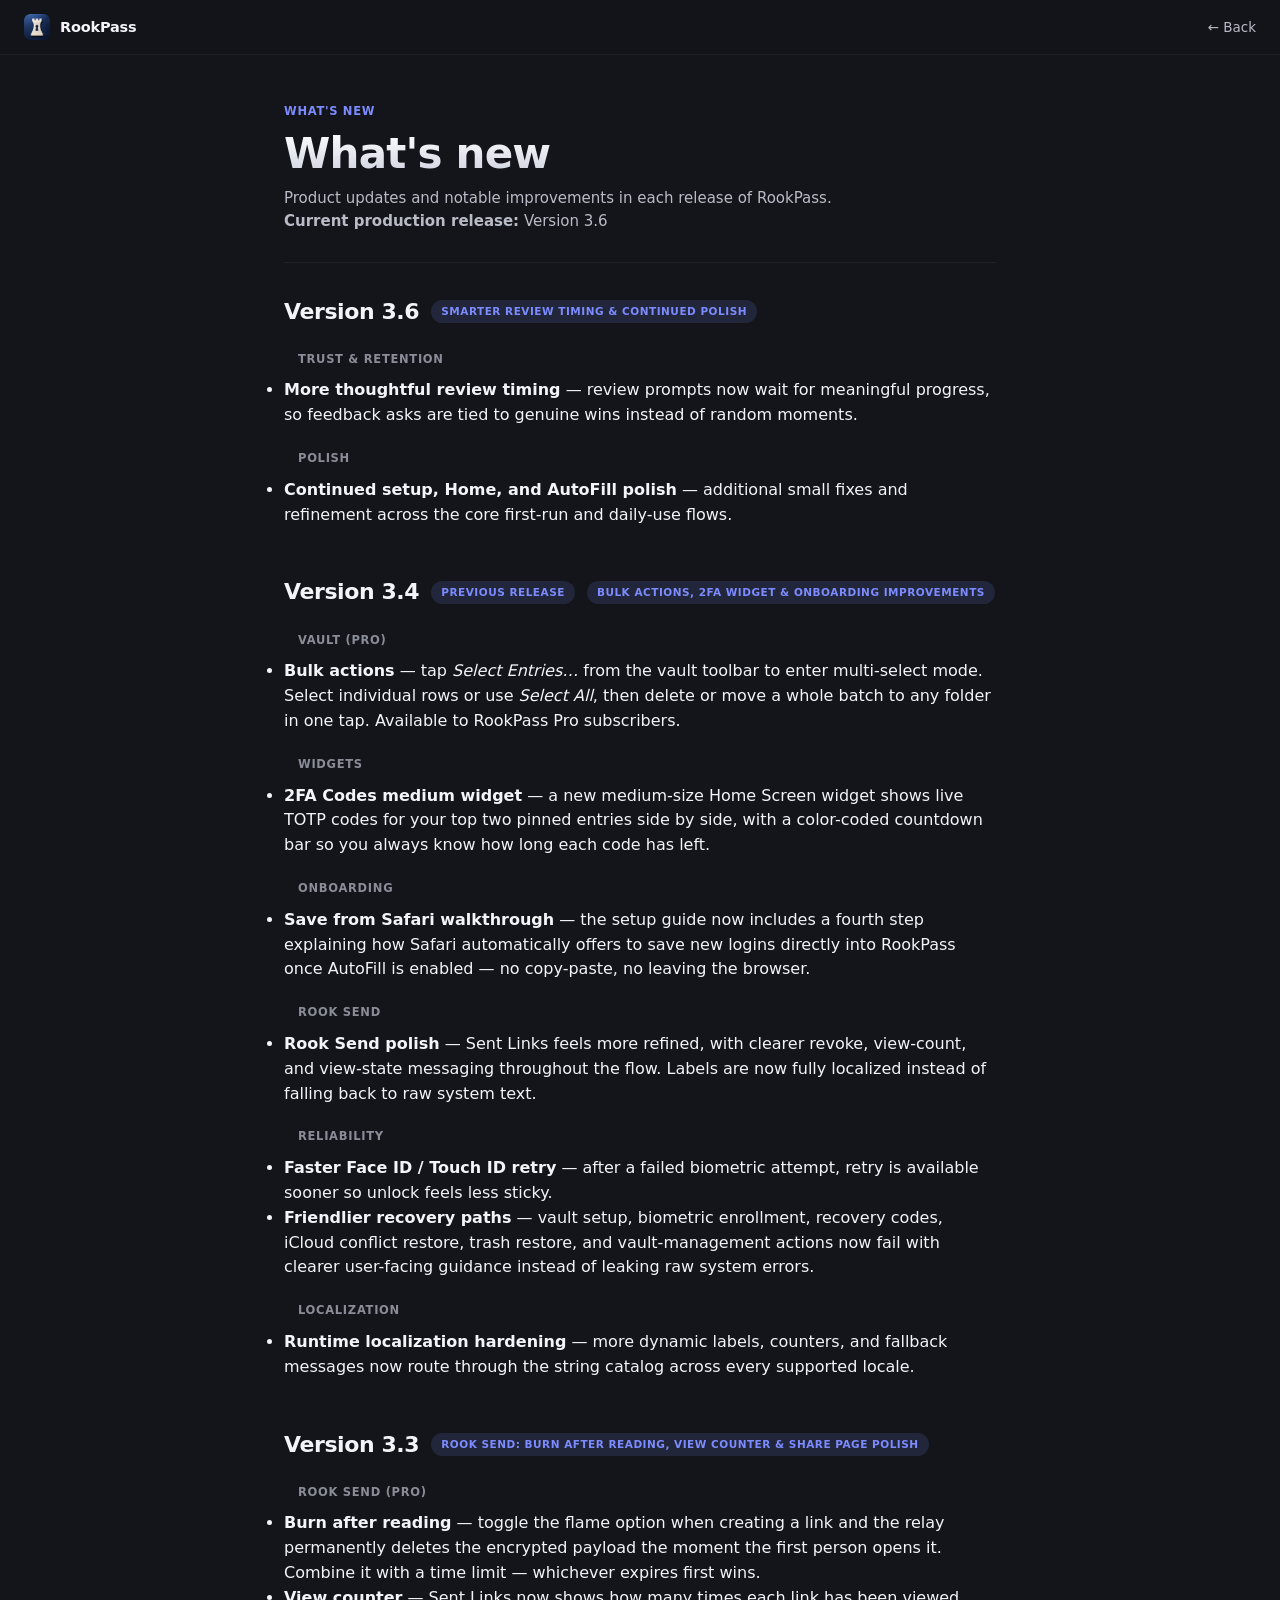
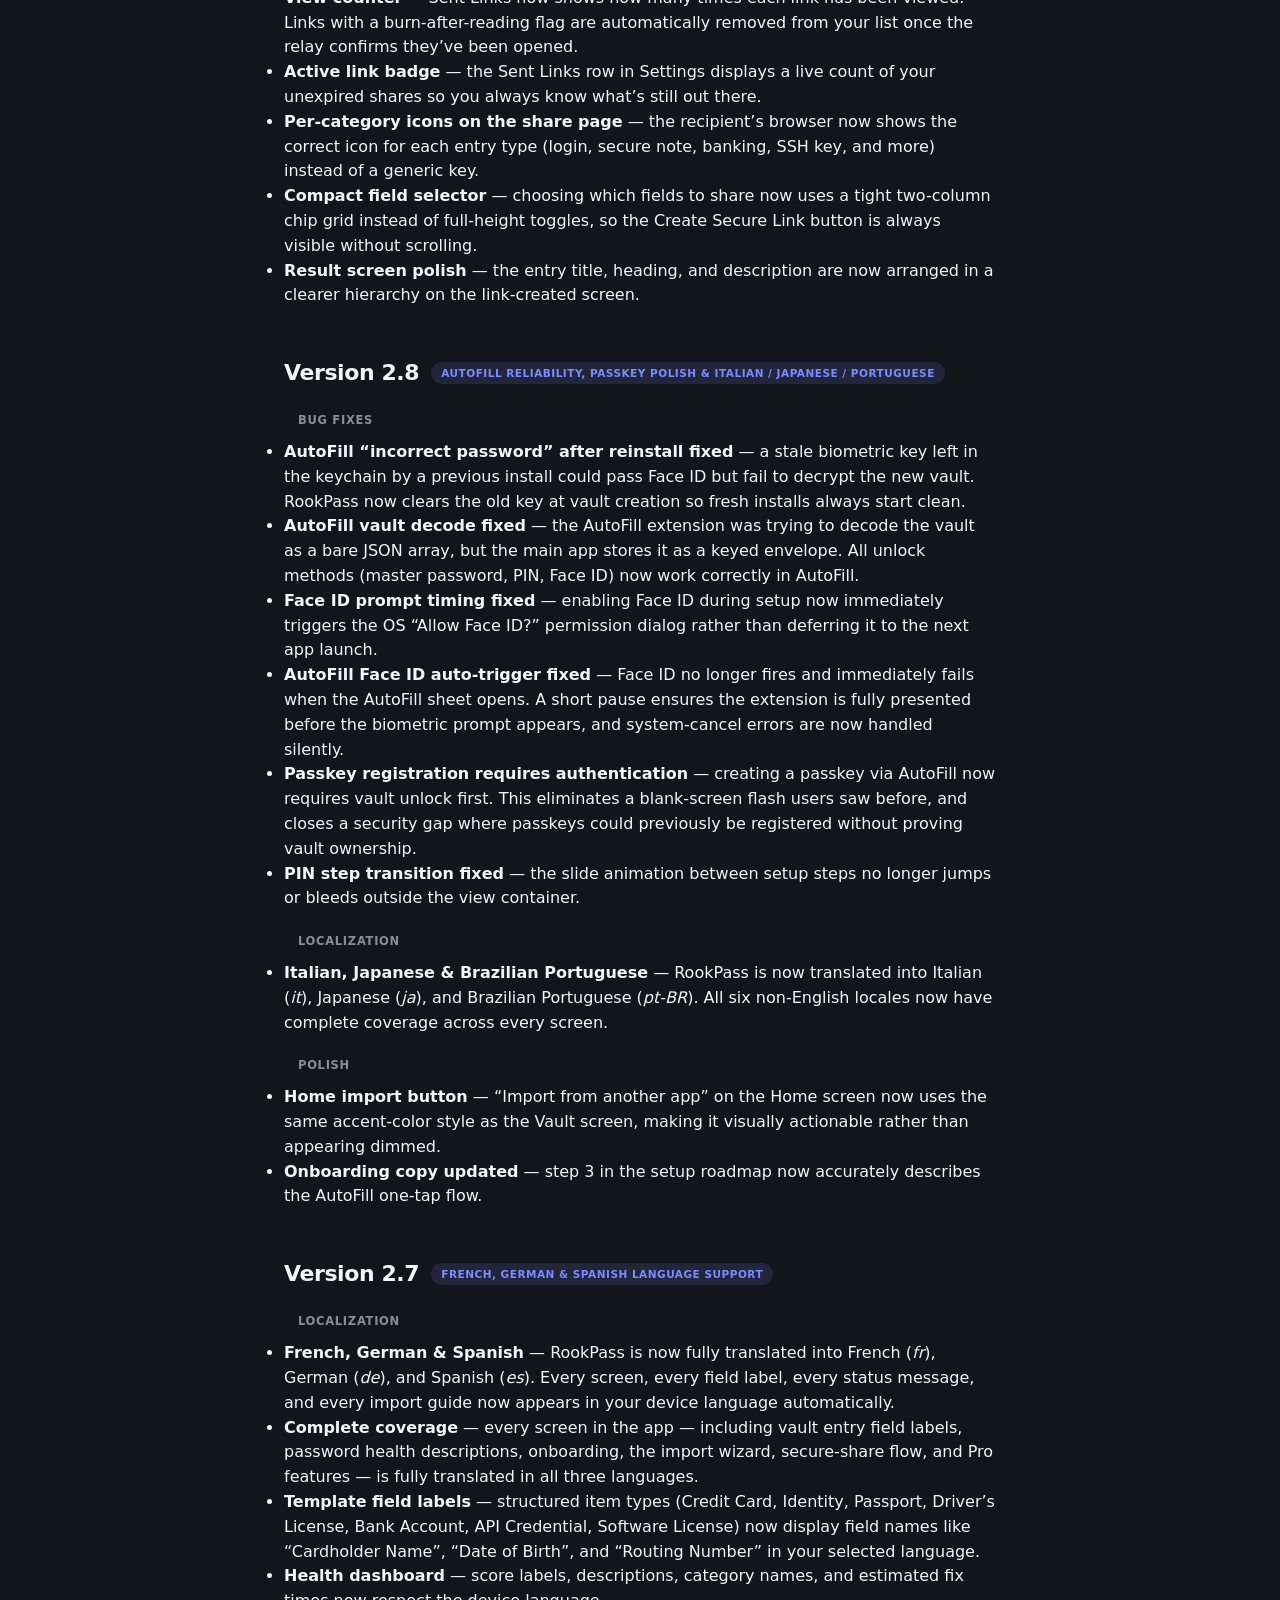
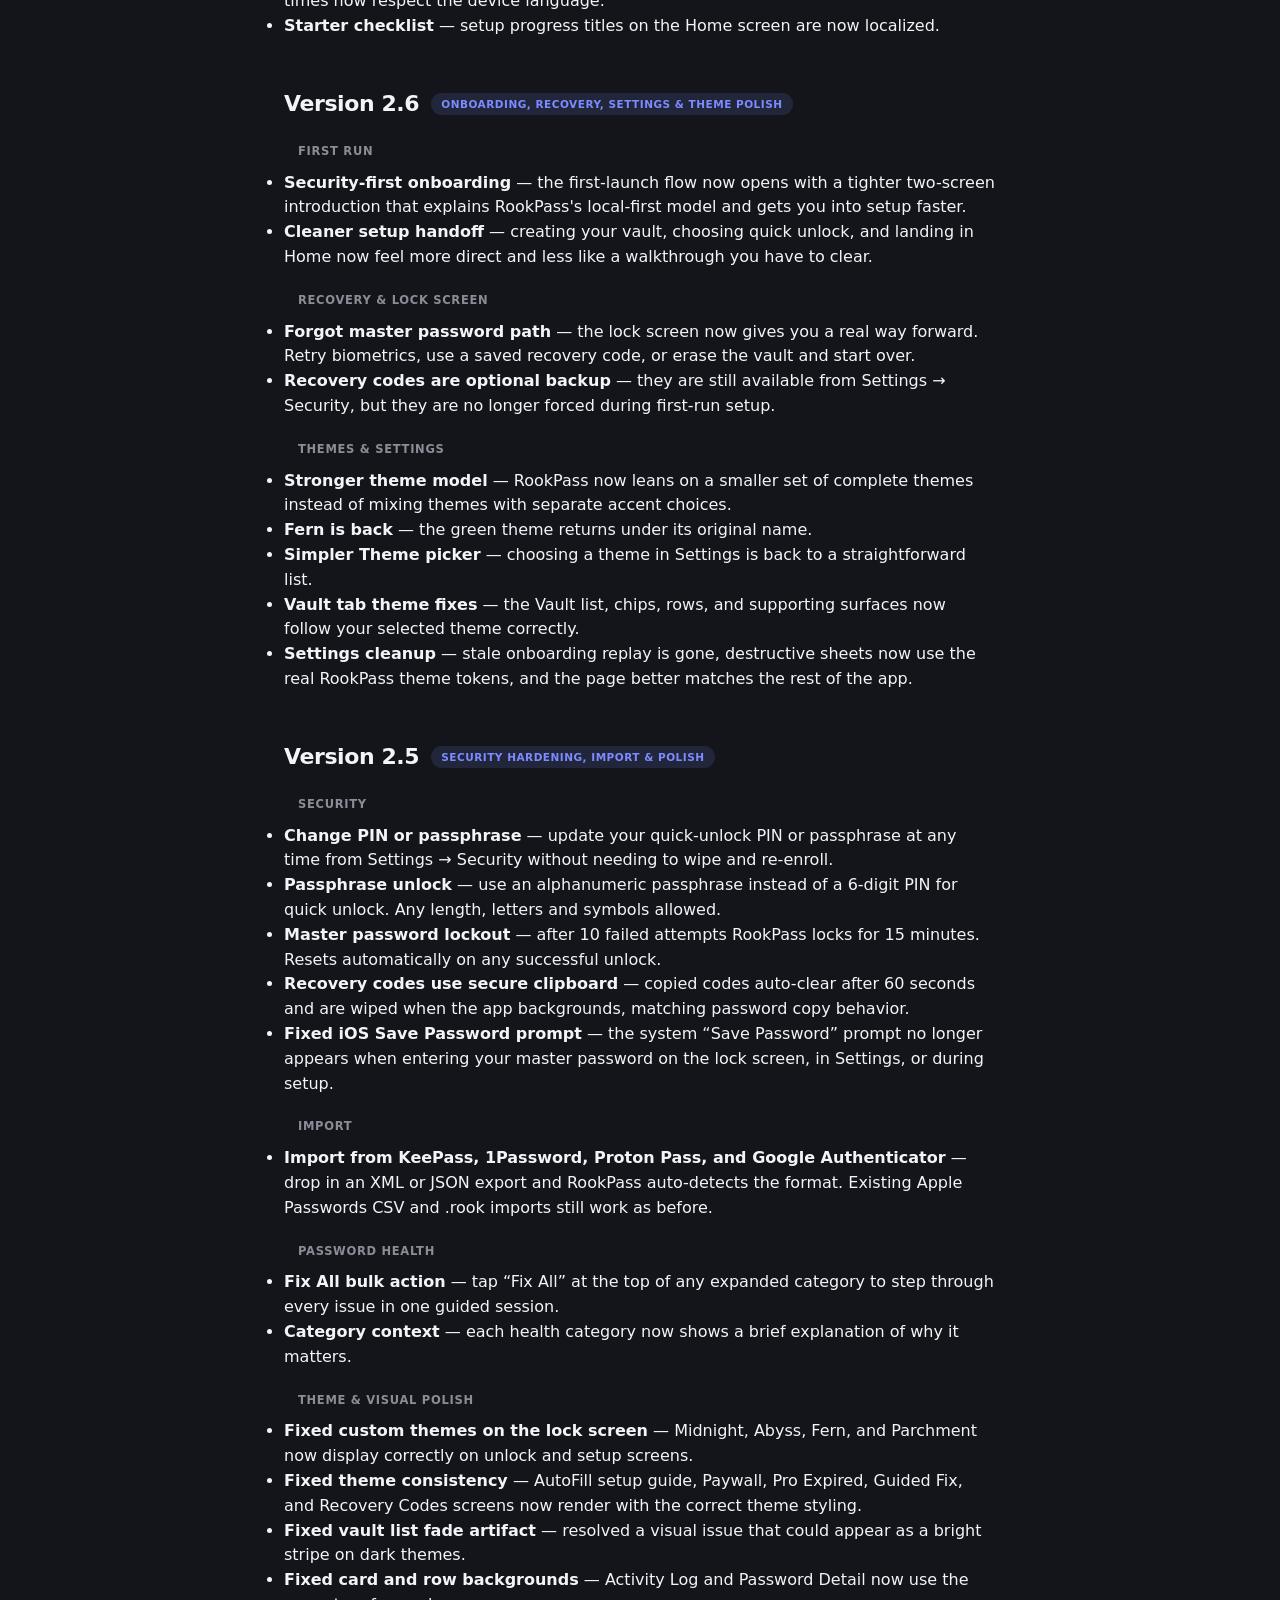
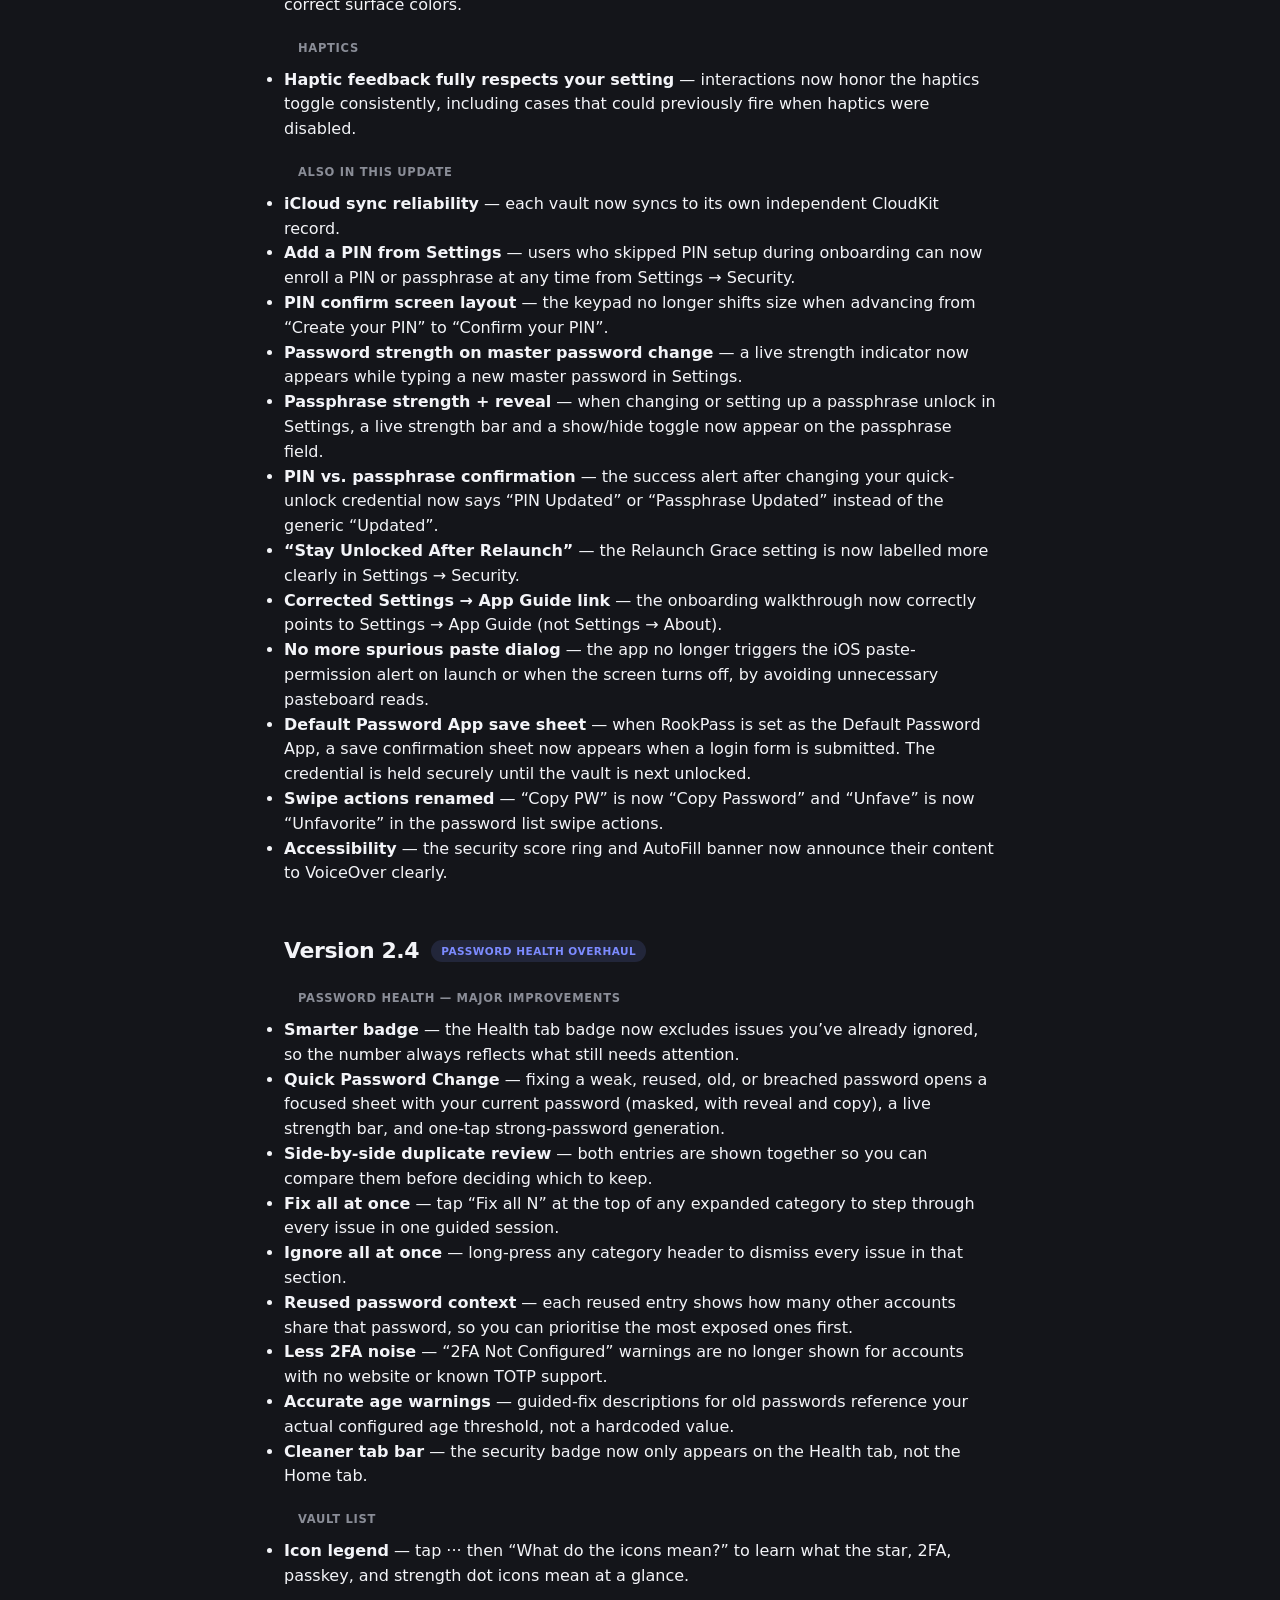
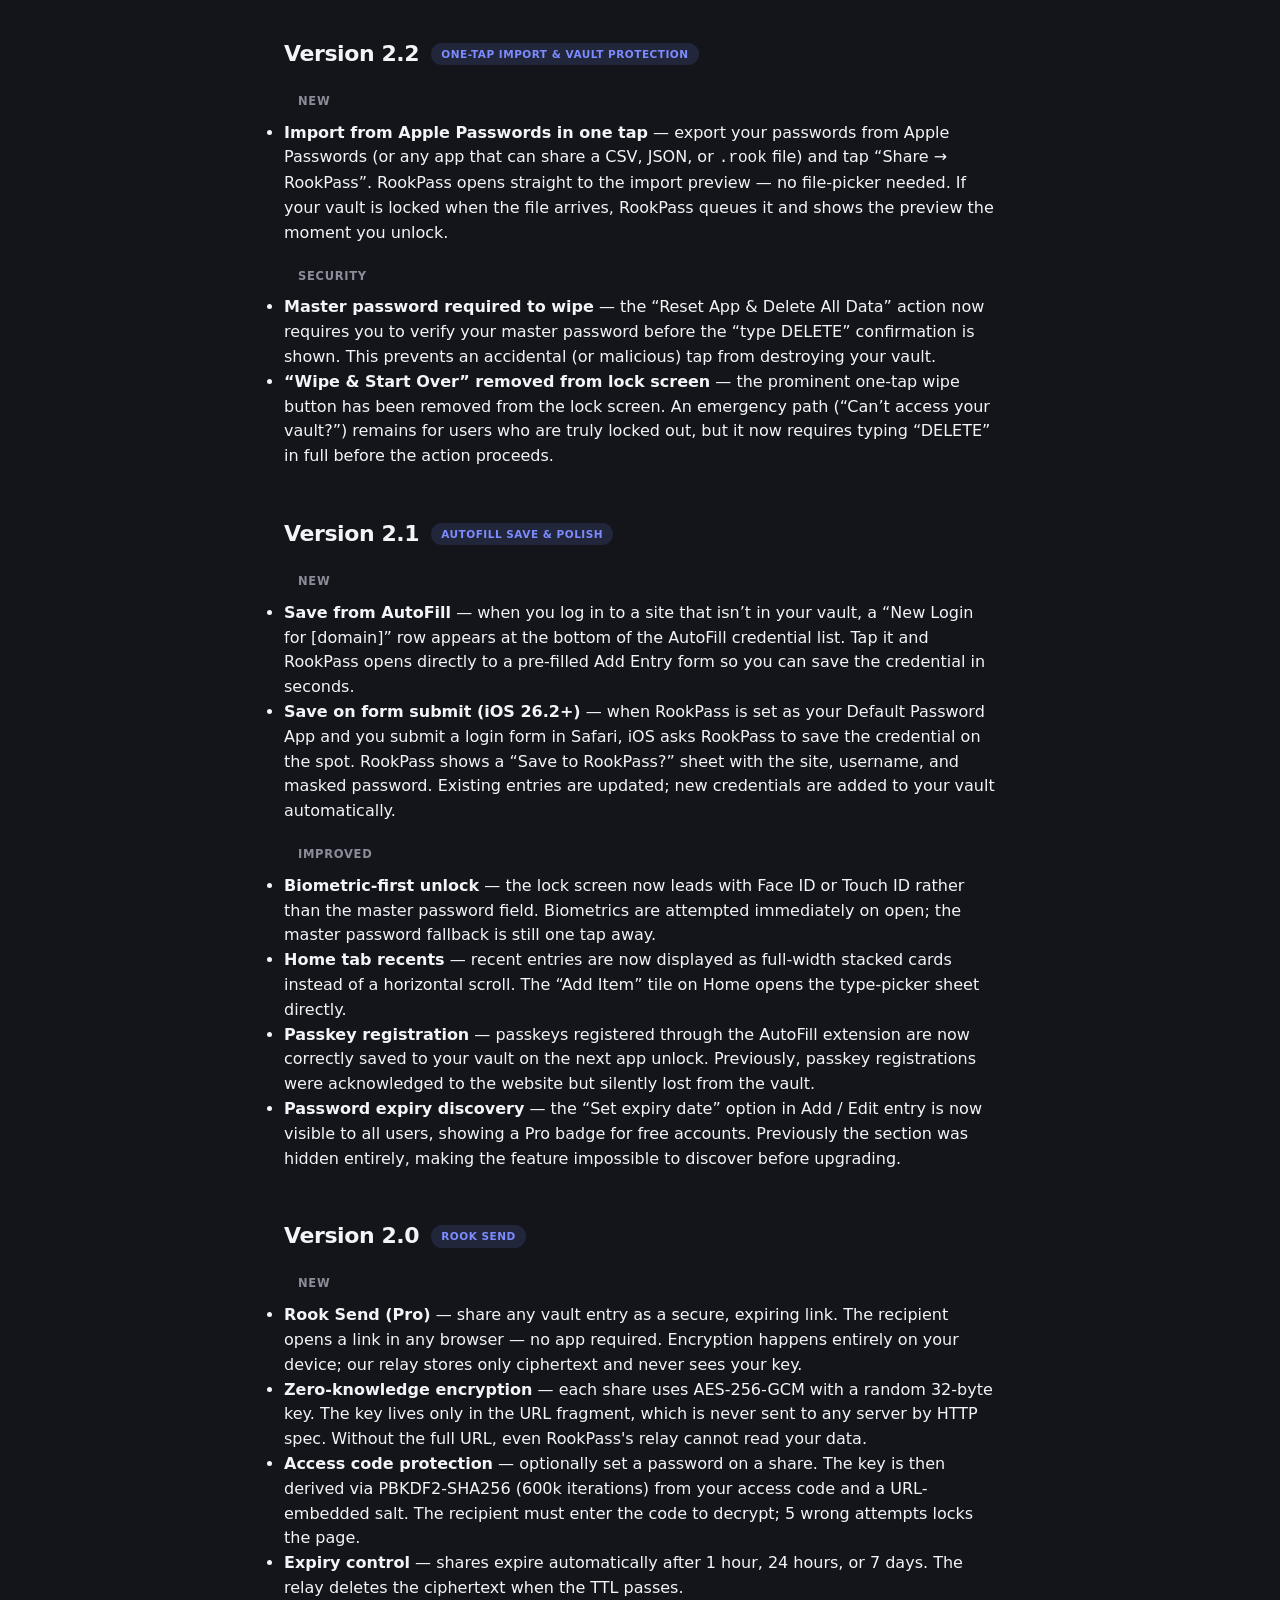
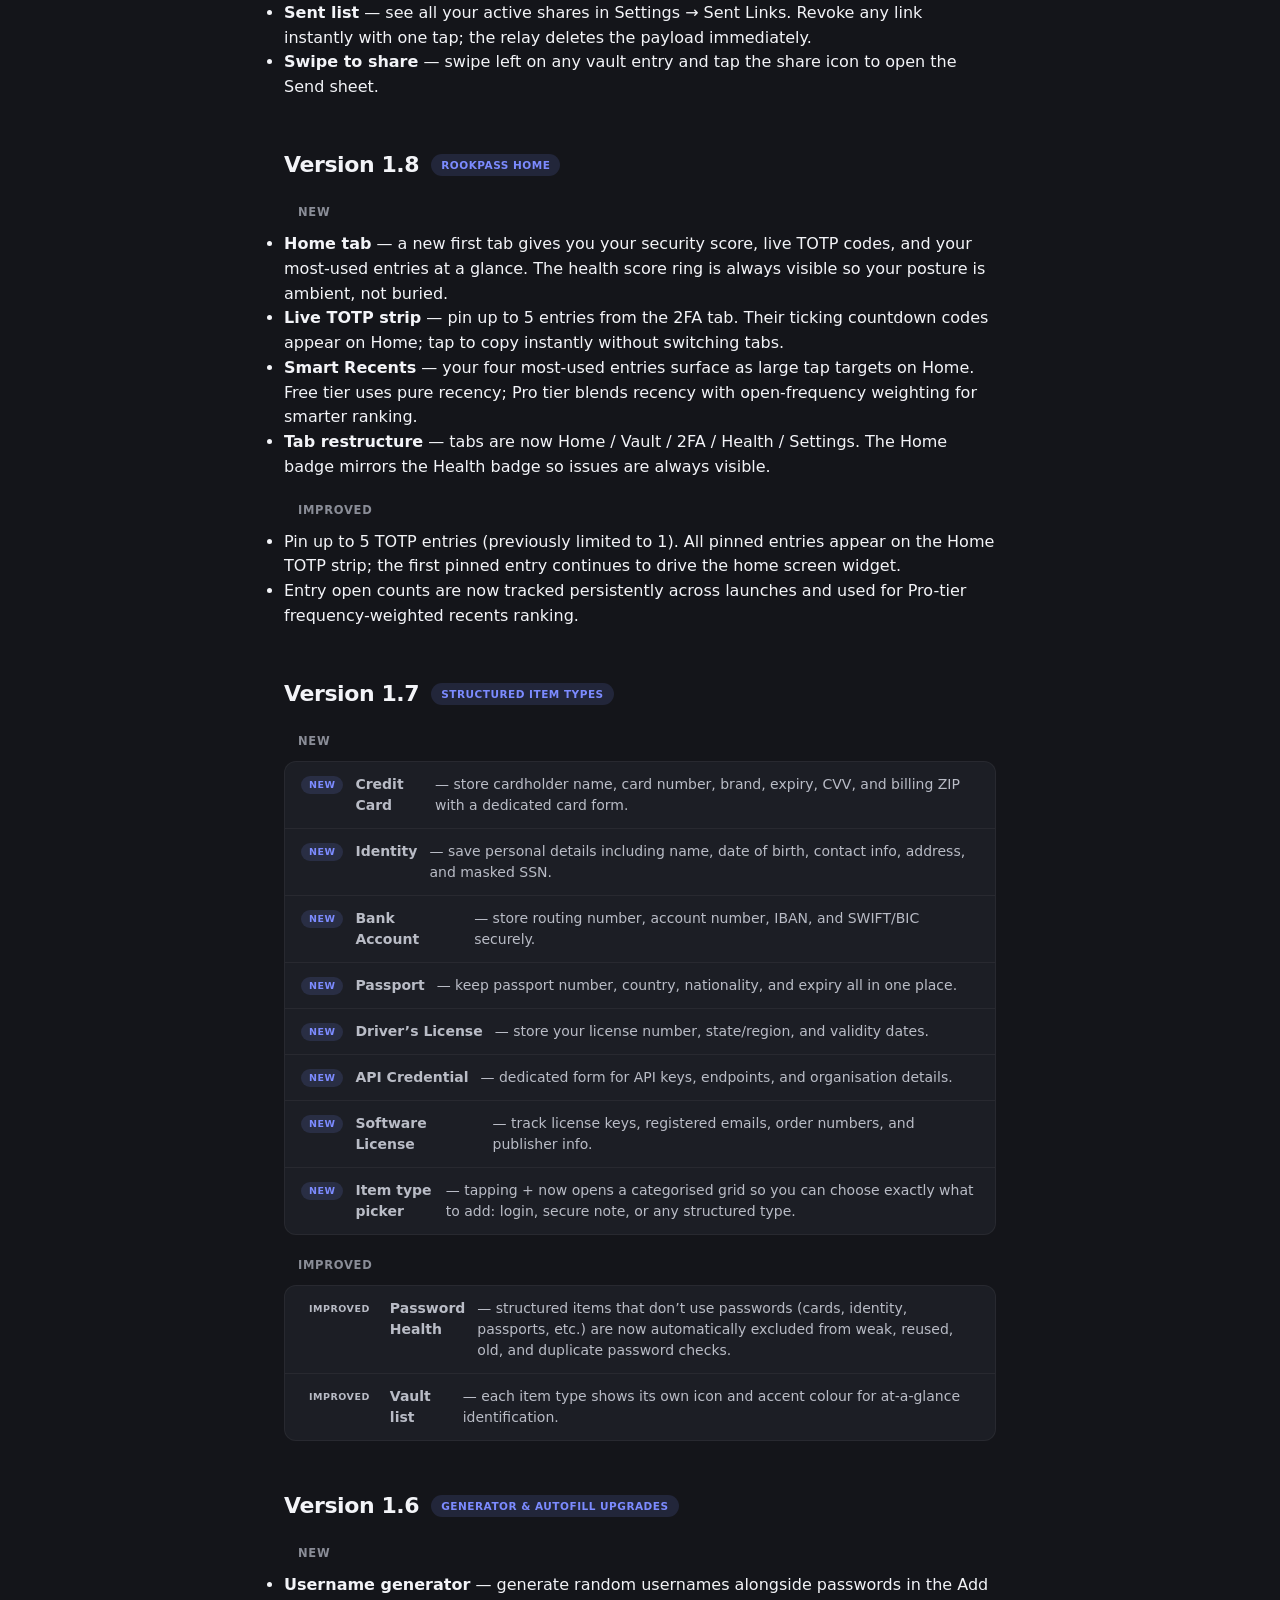
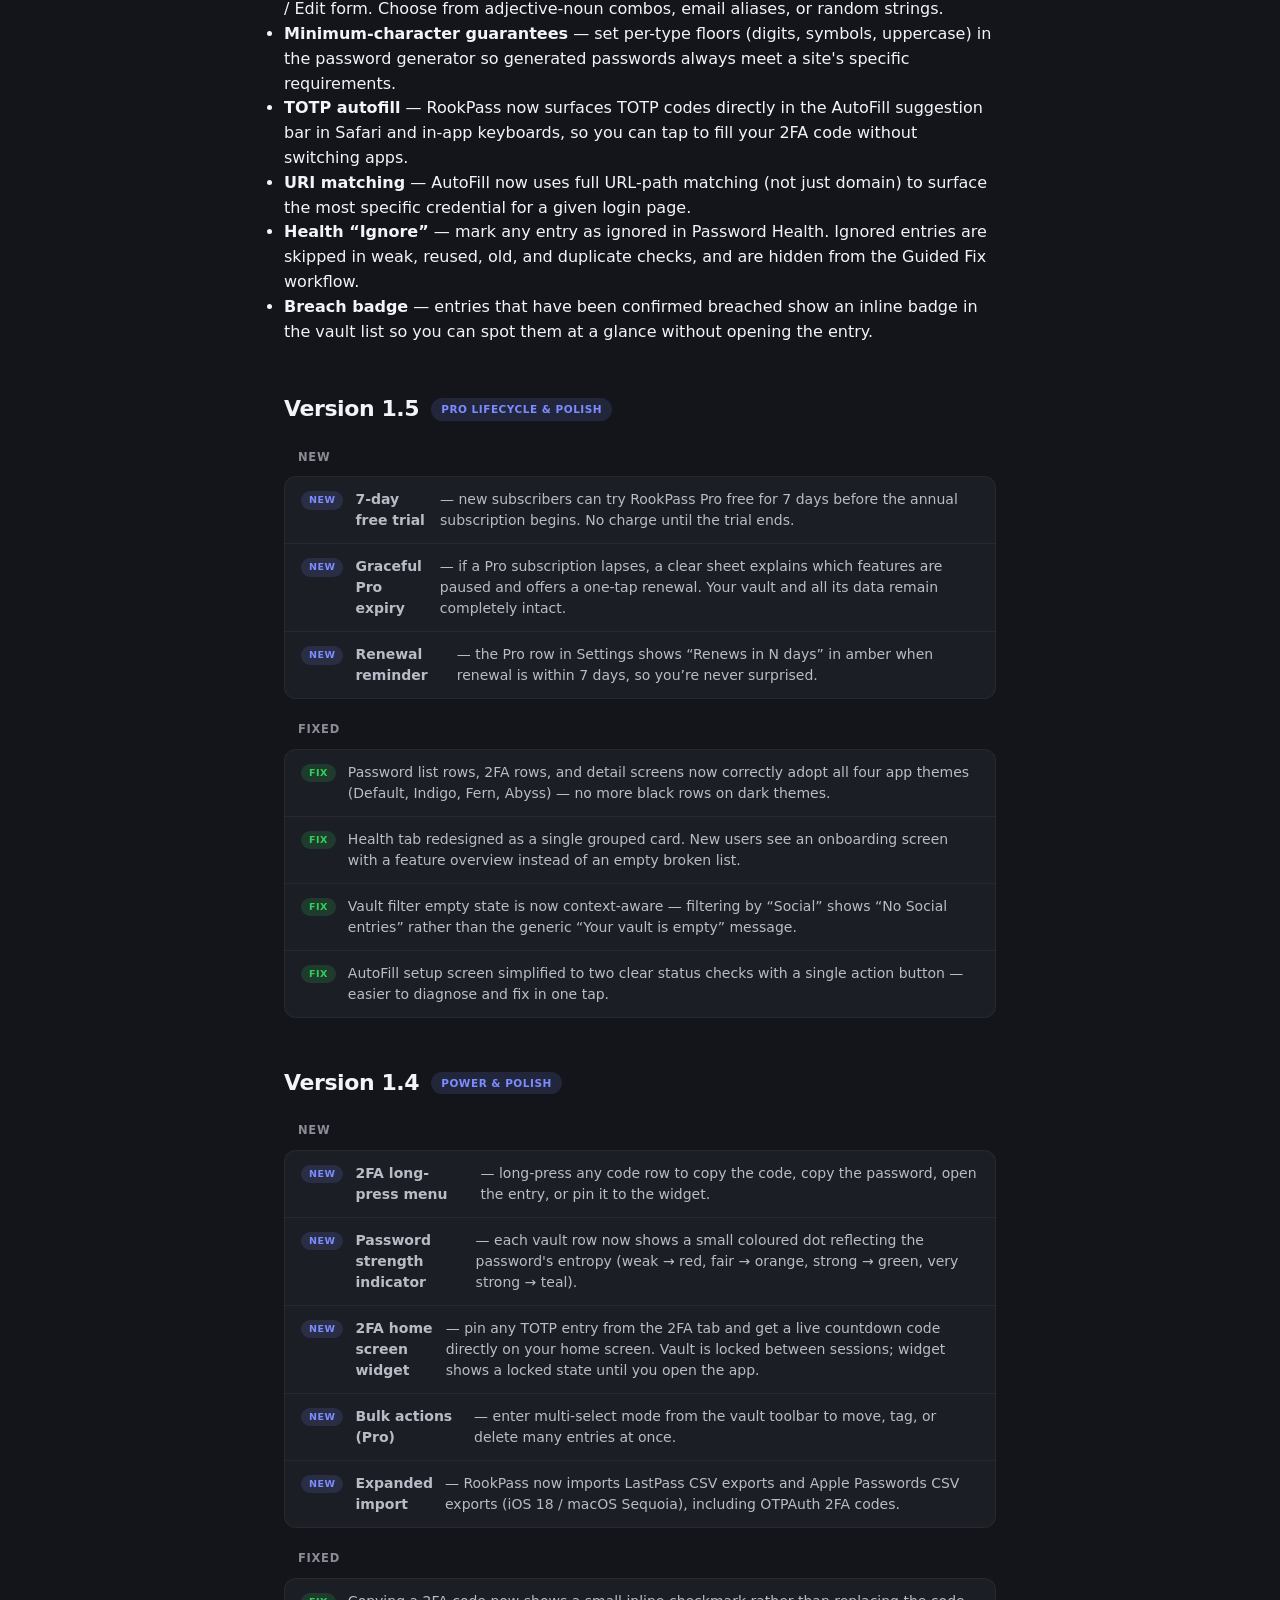
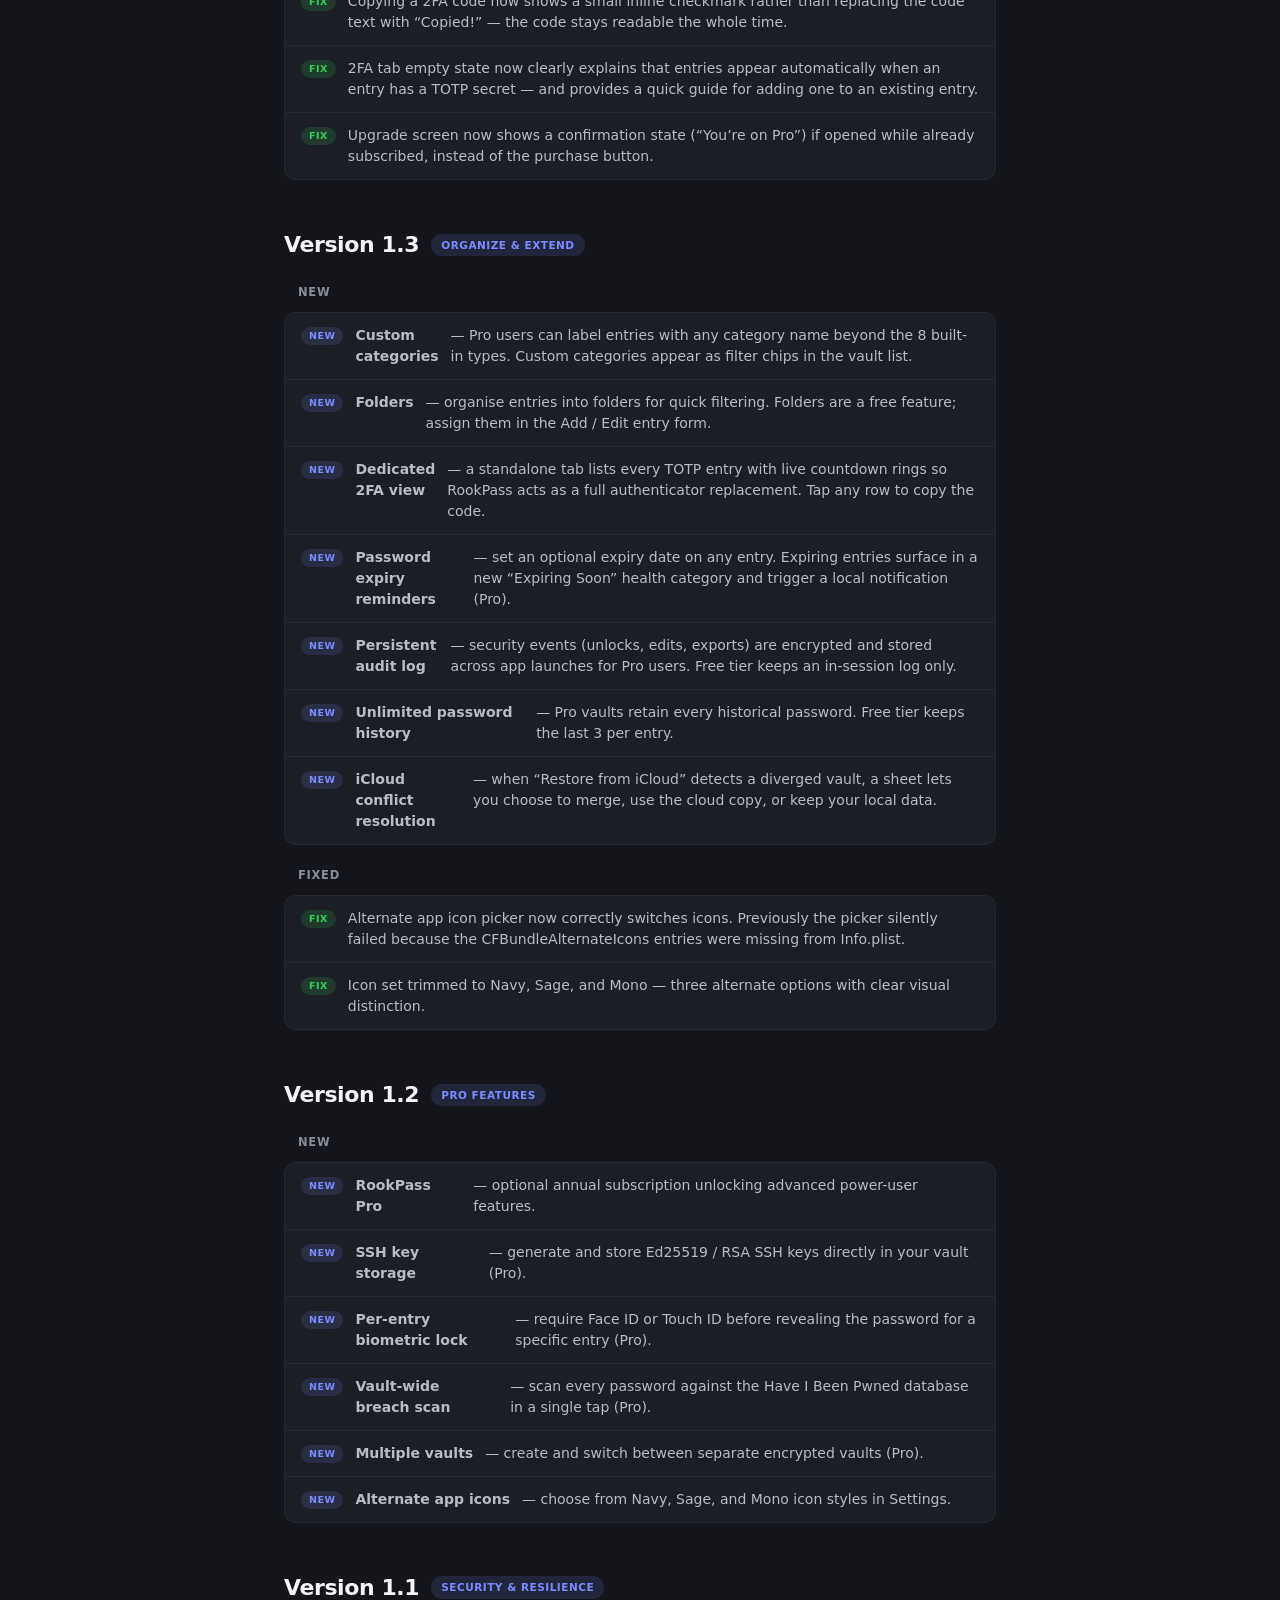
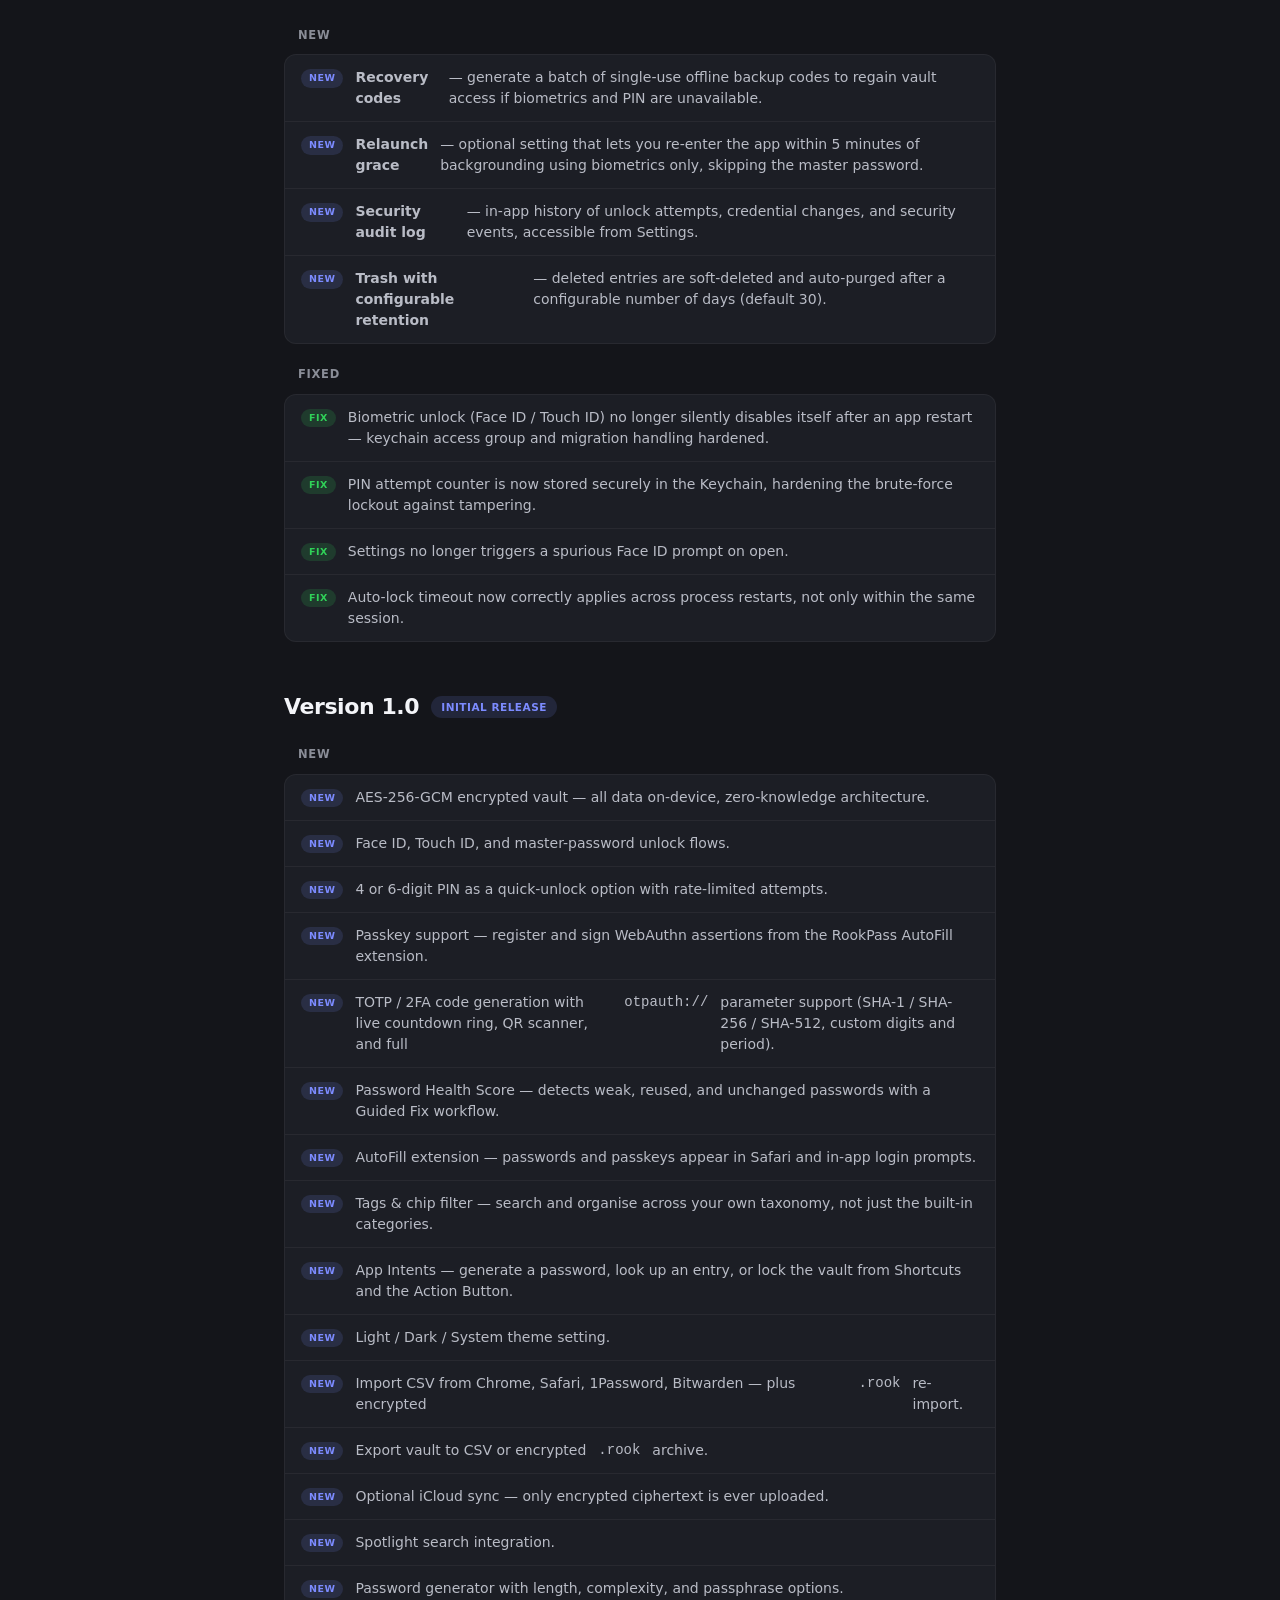
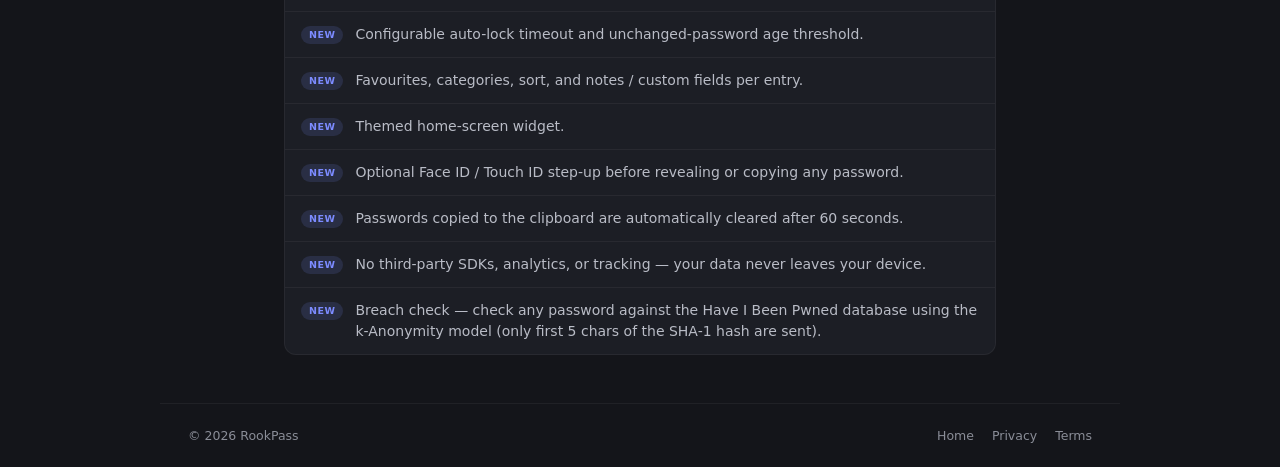
==== changelog.html @ 7f611dac "Publish RookPass static website" ====
<!DOCTYPE html>
<html lang="en">
<head>
<meta charset="UTF-8">
<meta name="viewport" content="width=device-width, initial-scale=1.0">
<meta name="description" content="RookPass What's New — product updates and notable improvements in each release.">
<meta name="theme-color" content="#14151a">
<meta name="color-scheme" content="dark">
<title>What's New — RookPass</title>
<link rel="icon" type="image/png" href="assets/appicon.png">
<link rel="stylesheet" href="assets/style.css?v=site-shell-8">
</head>
<body>

<nav class="subpage-nav">
  <a class="brand" href="index.html">
    <img src="assets/appicon.png" alt="">
    <span>RookPass</span>
  </a>
  <a class="back" href="index.html">← Back</a>
</nav>

<div class="container">

  <header class="page-header">
    <div class="label">What's New</div>
    <h1>What's new</h1>
    <div class="meta">Product updates and notable improvements in each release of RookPass.</div>
    <div class="meta"><strong>Current production release:</strong> Version 3.6</div>
  </header>

  <!-- Version 3.6 -->
  <section class="release">
    <div class="release-header">
      <span class="release-version">Version 3.6</span>
      <span class="release-tag">smarter review timing &amp; continued polish</span>
    </div>

    <div class="change-group">
      <div class="change-group-title">Trust &amp; Retention</div>
      <ul class="change-list">
        <li><strong>More thoughtful review timing</strong> &mdash; review prompts now wait for meaningful progress, so feedback asks are tied to genuine wins instead of random moments.</li>
      </ul>
    </div>

    <div class="change-group">
      <div class="change-group-title">Polish</div>
      <ul class="change-list">
        <li><strong>Continued setup, Home, and AutoFill polish</strong> &mdash; additional small fixes and refinement across the core first-run and daily-use flows.</li>
      </ul>
    </div>
  </section>

  <!-- Version 3.4 -->
  <section class="release">
    <div class="release-header">
      <span class="release-version">Version 3.4</span>
      <span class="release-tag">Previous release</span>
      <span class="release-tag">Bulk actions, 2FA widget &amp; onboarding improvements</span>
    </div>

    <div class="change-group">
      <div class="change-group-title">Vault (Pro)</div>
      <ul class="change-list">
        <li><strong>Bulk actions</strong> &mdash; tap <em>Select Entries&hellip;</em> from the vault toolbar to enter multi-select mode. Select individual rows or use <em>Select All</em>, then delete or move a whole batch to any folder in one tap. Available to RookPass Pro subscribers.</li>
      </ul>
    </div>

    <div class="change-group">
      <div class="change-group-title">Widgets</div>
      <ul class="change-list">
        <li><strong>2FA Codes medium widget</strong> &mdash; a new medium-size Home Screen widget shows live TOTP codes for your top two pinned entries side by side, with a color-coded countdown bar so you always know how long each code has left.</li>
      </ul>
    </div>

    <div class="change-group">
      <div class="change-group-title">Onboarding</div>
      <ul class="change-list">
        <li><strong>Save from Safari walkthrough</strong> &mdash; the setup guide now includes a fourth step explaining how Safari automatically offers to save new logins directly into RookPass once AutoFill is enabled &mdash; no copy-paste, no leaving the browser.</li>
      </ul>
    </div>

    <div class="change-group">
      <div class="change-group-title">Rook Send</div>
      <ul class="change-list">
        <li><strong>Rook Send polish</strong> &mdash; Sent Links feels more refined, with clearer revoke, view-count, and view-state messaging throughout the flow. Labels are now fully localized instead of falling back to raw system text.</li>
      </ul>
    </div>

    <div class="change-group">
      <div class="change-group-title">Reliability</div>
      <ul class="change-list">
        <li><strong>Faster Face ID / Touch ID retry</strong> &mdash; after a failed biometric attempt, retry is available sooner so unlock feels less sticky.</li>
        <li><strong>Friendlier recovery paths</strong> &mdash; vault setup, biometric enrollment, recovery codes, iCloud conflict restore, trash restore, and vault-management actions now fail with clearer user-facing guidance instead of leaking raw system errors.</li>
      </ul>
    </div>

    <div class="change-group">
      <div class="change-group-title">Localization</div>
      <ul class="change-list">
        <li><strong>Runtime localization hardening</strong> &mdash; more dynamic labels, counters, and fallback messages now route through the string catalog across every supported locale.</li>
      </ul>
    </div>
  </section>

  <!-- Version 3.3 -->
  <section class="release">
    <div class="release-header">
      <span class="release-version">Version 3.3</span>
      <span class="release-tag">Rook Send: burn after reading, view counter &amp; share page polish</span>
    </div>

    <div class="change-group">
      <div class="change-group-title">Rook Send (Pro)</div>
      <ul class="change-list">
        <li><strong>Burn after reading</strong> &mdash; toggle the flame option when creating a link and the relay permanently deletes the encrypted payload the moment the first person opens it. Combine it with a time limit &mdash; whichever expires first wins.</li>
        <li><strong>View counter</strong> &mdash; Sent Links now shows how many times each link has been viewed. Links with a burn-after-reading flag are automatically removed from your list once the relay confirms they&rsquo;ve been opened.</li>
        <li><strong>Active link badge</strong> &mdash; the Sent Links row in Settings displays a live count of your unexpired shares so you always know what&rsquo;s still out there.</li>
        <li><strong>Per-category icons on the share page</strong> &mdash; the recipient&rsquo;s browser now shows the correct icon for each entry type (login, secure note, banking, SSH key, and more) instead of a generic key.</li>
        <li><strong>Compact field selector</strong> &mdash; choosing which fields to share now uses a tight two-column chip grid instead of full-height toggles, so the Create Secure Link button is always visible without scrolling.</li>
        <li><strong>Result screen polish</strong> &mdash; the entry title, heading, and description are now arranged in a clearer hierarchy on the link-created screen.</li>
      </ul>
    </div>
  </section>

  <!-- Version 2.8 -->
  <section class="release">
    <div class="release-header">
      <span class="release-version">Version 2.8</span>
      <span class="release-tag">AutoFill reliability, passkey polish &amp; Italian / Japanese / Portuguese</span>
    </div>

    <div class="change-group">
      <div class="change-group-title">Bug fixes</div>
      <ul class="change-list">
        <li><strong>AutoFill &ldquo;incorrect password&rdquo; after reinstall fixed</strong> &mdash; a stale biometric key left in the keychain by a previous install could pass Face ID but fail to decrypt the new vault. RookPass now clears the old key at vault creation so fresh installs always start clean.</li>
        <li><strong>AutoFill vault decode fixed</strong> &mdash; the AutoFill extension was trying to decode the vault as a bare JSON array, but the main app stores it as a keyed envelope. All unlock methods (master password, PIN, Face ID) now work correctly in AutoFill.</li>
        <li><strong>Face ID prompt timing fixed</strong> &mdash; enabling Face ID during setup now immediately triggers the OS &ldquo;Allow Face ID?&rdquo; permission dialog rather than deferring it to the next app launch.</li>
        <li><strong>AutoFill Face ID auto-trigger fixed</strong> &mdash; Face ID no longer fires and immediately fails when the AutoFill sheet opens. A short pause ensures the extension is fully presented before the biometric prompt appears, and system-cancel errors are now handled silently.</li>
        <li><strong>Passkey registration requires authentication</strong> &mdash; creating a passkey via AutoFill now requires vault unlock first. This eliminates a blank-screen flash users saw before, and closes a security gap where passkeys could previously be registered without proving vault ownership.</li>
        <li><strong>PIN step transition fixed</strong> &mdash; the slide animation between setup steps no longer jumps or bleeds outside the view container.</li>
      </ul>
    </div>

    <div class="change-group">
      <div class="change-group-title">Localization</div>
      <ul class="change-list">
        <li><strong>Italian, Japanese &amp; Brazilian Portuguese</strong> &mdash; RookPass is now translated into Italian (<em>it</em>), Japanese (<em>ja</em>), and Brazilian Portuguese (<em>pt&#8209;BR</em>). All six non-English locales now have complete coverage across every screen.</li>
      </ul>
    </div>

    <div class="change-group">
      <div class="change-group-title">Polish</div>
      <ul class="change-list">
        <li><strong>Home import button</strong> &mdash; &ldquo;Import from another app&rdquo; on the Home screen now uses the same accent-color style as the Vault screen, making it visually actionable rather than appearing dimmed.</li>
        <li><strong>Onboarding copy updated</strong> &mdash; step 3 in the setup roadmap now accurately describes the AutoFill one-tap flow.</li>
      </ul>
    </div>
  </section>

  <!-- Version 2.7 -->
  <section class="release">
    <div class="release-header">
      <span class="release-version">Version 2.7</span>
      <span class="release-tag">French, German &amp; Spanish language support</span>
    </div>

    <div class="change-group">
      <div class="change-group-title">Localization</div>
      <ul class="change-list">
        <li><strong>French, German &amp; Spanish</strong> &mdash; RookPass is now fully translated into French (<em>fr</em>), German (<em>de</em>), and Spanish (<em>es</em>). Every screen, every field label, every status message, and every import guide now appears in your device language automatically.</li>
        <li><strong>Complete coverage</strong> &mdash; every screen in the app &mdash; including vault entry field labels, password health descriptions, onboarding, the import wizard, secure-share flow, and Pro features &mdash; is fully translated in all three languages.</li>
        <li><strong>Template field labels</strong> &mdash; structured item types (Credit Card, Identity, Passport, Driver&rsquo;s License, Bank Account, API Credential, Software License) now display field names like &ldquo;Cardholder Name&rdquo;, &ldquo;Date of Birth&rdquo;, and &ldquo;Routing Number&rdquo; in your selected language.</li>
        <li><strong>Health dashboard</strong> &mdash; score labels, descriptions, category names, and estimated fix times now respect the device language.</li>
        <li><strong>Starter checklist</strong> &mdash; setup progress titles on the Home screen are now localized.</li>
      </ul>
    </div>
  </section>

  <!-- Version 2.6 -->
  <section class="release">
    <div class="release-header">
      <span class="release-version">Version 2.6</span>
      <span class="release-tag">Onboarding, recovery, settings &amp; theme polish</span>
    </div>

    <div class="change-group">
      <div class="change-group-title">First Run</div>
      <ul class="change-list">
        <li><strong>Security-first onboarding</strong> &mdash; the first-launch flow now opens with a tighter two-screen introduction that explains RookPass's local-first model and gets you into setup faster.</li>
        <li><strong>Cleaner setup handoff</strong> &mdash; creating your vault, choosing quick unlock, and landing in Home now feel more direct and less like a walkthrough you have to clear.</li>
      </ul>
    </div>

    <div class="change-group">
      <div class="change-group-title">Recovery &amp; Lock Screen</div>
      <ul class="change-list">
        <li><strong>Forgot master password path</strong> &mdash; the lock screen now gives you a real way forward. Retry biometrics, use a saved recovery code, or erase the vault and start over.</li>
        <li><strong>Recovery codes are optional backup</strong> &mdash; they are still available from Settings &rarr; Security, but they are no longer forced during first-run setup.</li>
      </ul>
    </div>

    <div class="change-group">
      <div class="change-group-title">Themes &amp; Settings</div>
      <ul class="change-list">
        <li><strong>Stronger theme model</strong> &mdash; RookPass now leans on a smaller set of complete themes instead of mixing themes with separate accent choices.</li>
        <li><strong>Fern is back</strong> &mdash; the green theme returns under its original name.</li>
        <li><strong>Simpler Theme picker</strong> &mdash; choosing a theme in Settings is back to a straightforward list.</li>
        <li><strong>Vault tab theme fixes</strong> &mdash; the Vault list, chips, rows, and supporting surfaces now follow your selected theme correctly.</li>
        <li><strong>Settings cleanup</strong> &mdash; stale onboarding replay is gone, destructive sheets now use the real RookPass theme tokens, and the page better matches the rest of the app.</li>
      </ul>
    </div>
  </section>

  <!-- Version 2.5 -->
  <section class="release">
    <div class="release-header">
      <span class="release-version">Version 2.5</span>
      <span class="release-tag">Security hardening, import &amp; polish</span>
    </div>

    <div class="change-group">
      <div class="change-group-title">Security</div>
      <ul class="change-list">
        <li><strong>Change PIN or passphrase</strong> &mdash; update your quick-unlock PIN or passphrase at any time from Settings &rarr; Security without needing to wipe and re-enroll.</li>
        <li><strong>Passphrase unlock</strong> &mdash; use an alphanumeric passphrase instead of a 6-digit PIN for quick unlock. Any length, letters and symbols allowed.</li>
        <li><strong>Master password lockout</strong> &mdash; after 10 failed attempts RookPass locks for 15 minutes. Resets automatically on any successful unlock.</li>
        <li><strong>Recovery codes use secure clipboard</strong> &mdash; copied codes auto-clear after 60 seconds and are wiped when the app backgrounds, matching password copy behavior.</li>
        <li><strong>Fixed iOS Save Password prompt</strong> &mdash; the system &ldquo;Save Password&rdquo; prompt no longer appears when entering your master password on the lock screen, in Settings, or during setup.</li>
      </ul>
    </div>

    <div class="change-group">
      <div class="change-group-title">Import</div>
      <ul class="change-list">
        <li><strong>Import from KeePass, 1Password, Proton Pass, and Google Authenticator</strong> &mdash; drop in an XML or JSON export and RookPass auto-detects the format. Existing Apple Passwords CSV and .rook imports still work as before.</li>
      </ul>
    </div>

    <div class="change-group">
      <div class="change-group-title">Password Health</div>
      <ul class="change-list">
        <li><strong>Fix All bulk action</strong> &mdash; tap &ldquo;Fix All&rdquo; at the top of any expanded category to step through every issue in one guided session.</li>
        <li><strong>Category context</strong> &mdash; each health category now shows a brief explanation of why it matters.</li>
      </ul>
    </div>

    <div class="change-group">
      <div class="change-group-title">Theme &amp; Visual Polish</div>
      <ul class="change-list">
        <li><strong>Fixed custom themes on the lock screen</strong> &mdash; Midnight, Abyss, Fern, and Parchment now display correctly on unlock and setup screens.</li>
        <li><strong>Fixed theme consistency</strong> &mdash; AutoFill setup guide, Paywall, Pro Expired, Guided Fix, and Recovery Codes screens now render with the correct theme styling.</li>
        <li><strong>Fixed vault list fade artifact</strong> &mdash; resolved a visual issue that could appear as a bright stripe on dark themes.</li>
        <li><strong>Fixed card and row backgrounds</strong> &mdash; Activity Log and Password Detail now use the correct surface colors.</li>
      </ul>
    </div>

    <div class="change-group">
      <div class="change-group-title">Haptics</div>
      <ul class="change-list">
        <li><strong>Haptic feedback fully respects your setting</strong> &mdash; interactions now honor the haptics toggle consistently, including cases that could previously fire when haptics were disabled.</li>
      </ul>
    </div>

    <div class="change-group">
      <div class="change-group-title">Also in this update</div>
      <ul class="change-list">
        <li><strong>iCloud sync reliability</strong> &mdash; each vault now syncs to its own independent CloudKit record.</li>
        <li><strong>Add a PIN from Settings</strong> &mdash; users who skipped PIN setup during onboarding can now enroll a PIN or passphrase at any time from Settings &rarr; Security.</li>
        <li><strong>PIN confirm screen layout</strong> &mdash; the keypad no longer shifts size when advancing from &ldquo;Create your PIN&rdquo; to &ldquo;Confirm your PIN&rdquo;.</li>
        <li><strong>Password strength on master password change</strong> &mdash; a live strength indicator now appears while typing a new master password in Settings.</li>
        <li><strong>Passphrase strength + reveal</strong> &mdash; when changing or setting up a passphrase unlock in Settings, a live strength bar and a show/hide toggle now appear on the passphrase field.</li>
        <li><strong>PIN vs. passphrase confirmation</strong> &mdash; the success alert after changing your quick-unlock credential now says &ldquo;PIN Updated&rdquo; or &ldquo;Passphrase Updated&rdquo; instead of the generic &ldquo;Updated&rdquo;.</li>
        <li><strong>&ldquo;Stay Unlocked After Relaunch&rdquo;</strong> &mdash; the Relaunch Grace setting is now labelled more clearly in Settings &rarr; Security.</li>
        <li><strong>Corrected Settings &rarr; App Guide link</strong> &mdash; the onboarding walkthrough now correctly points to Settings &rarr; App Guide (not Settings &rarr; About).</li>
        <li><strong>No more spurious paste dialog</strong> &mdash; the app no longer triggers the iOS paste-permission alert on launch or when the screen turns off, by avoiding unnecessary pasteboard reads.</li>
        <li><strong>Default Password App save sheet</strong> &mdash; when RookPass is set as the Default Password App, a save confirmation sheet now appears when a login form is submitted. The credential is held securely until the vault is next unlocked.</li>
        <li><strong>Swipe actions renamed</strong> &mdash; &ldquo;Copy PW&rdquo; is now &ldquo;Copy Password&rdquo; and &ldquo;Unfave&rdquo; is now &ldquo;Unfavorite&rdquo; in the password list swipe actions.</li>
        <li><strong>Accessibility</strong> &mdash; the security score ring and AutoFill banner now announce their content to VoiceOver clearly.</li>
      </ul>
    </div>
  </section>

  <!-- Version 2.4 -->
  <section class="release">
    <div class="release-header">
      <span class="release-version">Version 2.4</span>
      <span class="release-tag">Password Health overhaul</span>
    </div>

    <div class="change-group">
      <div class="change-group-title">Password Health &mdash; Major Improvements</div>
      <ul class="change-list">
        <li><strong>Smarter badge</strong> &mdash; the Health tab badge now excludes issues you&rsquo;ve already ignored, so the number always reflects what still needs attention.</li>
        <li><strong>Quick Password Change</strong> &mdash; fixing a weak, reused, old, or breached password opens a focused sheet with your current password (masked, with reveal and copy), a live strength bar, and one-tap strong-password generation.</li>
        <li><strong>Side-by-side duplicate review</strong> &mdash; both entries are shown together so you can compare them before deciding which to keep.</li>
        <li><strong>Fix all at once</strong> &mdash; tap &ldquo;Fix all N&rdquo; at the top of any expanded category to step through every issue in one guided session.</li>
        <li><strong>Ignore all at once</strong> &mdash; long-press any category header to dismiss every issue in that section.</li>
        <li><strong>Reused password context</strong> &mdash; each reused entry shows how many other accounts share that password, so you can prioritise the most exposed ones first.</li>
        <li><strong>Less 2FA noise</strong> &mdash; &ldquo;2FA Not Configured&rdquo; warnings are no longer shown for accounts with no website or known TOTP support.</li>
        <li><strong>Accurate age warnings</strong> &mdash; guided-fix descriptions for old passwords reference your actual configured age threshold, not a hardcoded value.</li>
        <li><strong>Cleaner tab bar</strong> &mdash; the security badge now only appears on the Health tab, not the Home tab.</li>
      </ul>
    </div>

    <div class="change-group">
      <div class="change-group-title">Vault List</div>
      <ul class="change-list">
        <li><strong>Icon legend</strong> &mdash; tap &middot;&middot;&middot; then &ldquo;What do the icons mean?&rdquo; to learn what the star, 2FA, passkey, and strength dot icons mean at a glance.</li>
      </ul>
    </div>
  </section>

  <!-- Version 2.2 -->
  <section class="release">
    <div class="release-header">
      <span class="release-version">Version 2.2</span>
      <span class="release-tag">One-tap import &amp; vault protection</span>
    </div>

    <div class="change-group">
      <div class="change-group-title">New</div>
      <ul class="change-list">
        <li><strong>Import from Apple Passwords in one tap</strong> &mdash; export your passwords from Apple Passwords (or any app that can share a CSV, JSON, or <code>.rook</code> file) and tap &ldquo;Share &rarr; RookPass&rdquo;. RookPass opens straight to the import preview &mdash; no file-picker needed. If your vault is locked when the file arrives, RookPass queues it and shows the preview the moment you unlock.</li>
      </ul>
    </div>

    <div class="change-group">
      <div class="change-group-title">Security</div>
      <ul class="change-list">
        <li><strong>Master password required to wipe</strong> &mdash; the &ldquo;Reset App &amp; Delete All Data&rdquo; action now requires you to verify your master password before the &ldquo;type DELETE&rdquo; confirmation is shown. This prevents an accidental (or malicious) tap from destroying your vault.</li>
        <li><strong>&ldquo;Wipe &amp; Start Over&rdquo; removed from lock screen</strong> &mdash; the prominent one-tap wipe button has been removed from the lock screen. An emergency path (&ldquo;Can&rsquo;t access your vault?&rdquo;) remains for users who are truly locked out, but it now requires typing &ldquo;DELETE&rdquo; in full before the action proceeds.</li>
      </ul>
    </div>
  </section>

  <!-- Version 2.1 -->
  <section class="release">
    <div class="release-header">
      <span class="release-version">Version 2.1</span>
      <span class="release-tag">AutoFill save &amp; polish</span>
    </div>

    <div class="change-group">
      <div class="change-group-title">New</div>
      <ul class="change-list">
        <li><strong>Save from AutoFill</strong> — when you log in to a site that isn&rsquo;t in your vault, a &ldquo;New Login for [domain]&rdquo; row appears at the bottom of the AutoFill credential list. Tap it and RookPass opens directly to a pre-filled Add Entry form so you can save the credential in seconds.</li>
        <li><strong>Save on form submit (iOS 26.2+)</strong> — when RookPass is set as your Default Password App and you submit a login form in Safari, iOS asks RookPass to save the credential on the spot. RookPass shows a &ldquo;Save to RookPass?&rdquo; sheet with the site, username, and masked password. Existing entries are updated; new credentials are added to your vault automatically.</li>
      </ul>
    </div>

    <div class="change-group">
      <div class="change-group-title">Improved</div>
      <ul class="change-list">
        <li><strong>Biometric-first unlock</strong> — the lock screen now leads with Face ID or Touch ID rather than the master password field. Biometrics are attempted immediately on open; the master password fallback is still one tap away.</li>
        <li><strong>Home tab recents</strong> — recent entries are now displayed as full-width stacked cards instead of a horizontal scroll. The &ldquo;Add Item&rdquo; tile on Home opens the type-picker sheet directly.</li>
        <li><strong>Passkey registration</strong> — passkeys registered through the AutoFill extension are now correctly saved to your vault on the next app unlock. Previously, passkey registrations were acknowledged to the website but silently lost from the vault.</li>
        <li><strong>Password expiry discovery</strong> — the &ldquo;Set expiry date&rdquo; option in Add / Edit entry is now visible to all users, showing a Pro badge for free accounts. Previously the section was hidden entirely, making the feature impossible to discover before upgrading.</li>
      </ul>
    </div>
  </section>

  <!-- Version 2.0 -->
  <section class="release">
    <div class="release-header">
      <span class="release-version">Version 2.0</span>
      <span class="release-tag">Rook Send</span>
    </div>

    <div class="change-group">
      <div class="change-group-title">New</div>
      <ul class="change-list">
        <li><strong>Rook Send (Pro)</strong> — share any vault entry as a secure, expiring link. The recipient opens a link in any browser — no app required. Encryption happens entirely on your device; our relay stores only ciphertext and never sees your key.</li>
        <li><strong>Zero-knowledge encryption</strong> — each share uses AES-256-GCM with a random 32-byte key. The key lives only in the URL fragment, which is never sent to any server by HTTP spec. Without the full URL, even RookPass's relay cannot read your data.</li>
        <li><strong>Access code protection</strong> — optionally set a password on a share. The key is then derived via PBKDF2-SHA256 (600k iterations) from your access code and a URL-embedded salt. The recipient must enter the code to decrypt; 5 wrong attempts locks the page.</li>
        <li><strong>Expiry control</strong> — shares expire automatically after 1 hour, 24 hours, or 7 days. The relay deletes the ciphertext when the TTL passes.</li>
        <li><strong>Sent list</strong> — see all your active shares in Settings → Sent Links. Revoke any link instantly with one tap; the relay deletes the payload immediately.</li>
        <li><strong>Swipe to share</strong> — swipe left on any vault entry and tap the share icon to open the Send sheet.</li>
      </ul>
    </div>
  </section>
  <!-- Version 1.8 -->
  <section class="release">
    <div class="release-header">
      <span class="release-version">Version 1.8</span>
      <span class="release-tag">RookPass Home</span>
    </div>

    <div class="change-group">
      <div class="change-group-title">New</div>
      <ul class="change-list">
        <li><strong>Home tab</strong> — a new first tab gives you your security score, live TOTP codes, and your most-used entries at a glance. The health score ring is always visible so your posture is ambient, not buried.</li>
        <li><strong>Live TOTP strip</strong> — pin up to 5 entries from the 2FA tab. Their ticking countdown codes appear on Home; tap to copy instantly without switching tabs.</li>
        <li><strong>Smart Recents</strong> — your four most-used entries surface as large tap targets on Home. Free tier uses pure recency; Pro tier blends recency with open-frequency weighting for smarter ranking.</li>
        <li><strong>Tab restructure</strong> — tabs are now Home / Vault / 2FA / Health / Settings. The Home badge mirrors the Health badge so issues are always visible.</li>
      </ul>
    </div>

    <div class="change-group">
      <div class="change-group-title">Improved</div>
      <ul class="change-list">
        <li>Pin up to 5 TOTP entries (previously limited to 1). All pinned entries appear on the Home TOTP strip; the first pinned entry continues to drive the home screen widget.</li>
        <li>Entry open counts are now tracked persistently across launches and used for Pro-tier frequency-weighted recents ranking.</li>
      </ul>
    </div>
  </section>

  <!-- Version 1.7 -->
  <section class="release">
    <div class="release-header">
      <span class="release-version">Version 1.7</span>
      <span class="release-tag">Structured item types</span>
    </div>

    <div class="change-group">
      <div class="change-group-title">New</div>
      <ul class="changes">
        <li><span class="pill pill-new">New</span> <strong>Credit Card</strong> — store cardholder name, card number, brand, expiry, CVV, and billing ZIP with a dedicated card form.</li>
        <li><span class="pill pill-new">New</span> <strong>Identity</strong> — save personal details including name, date of birth, contact info, address, and masked SSN.</li>
        <li><span class="pill pill-new">New</span> <strong>Bank Account</strong> — store routing number, account number, IBAN, and SWIFT/BIC securely.</li>
        <li><span class="pill pill-new">New</span> <strong>Passport</strong> — keep passport number, country, nationality, and expiry all in one place.</li>
        <li><span class="pill pill-new">New</span> <strong>Driver&rsquo;s License</strong> — store your license number, state/region, and validity dates.</li>
        <li><span class="pill pill-new">New</span> <strong>API Credential</strong> — dedicated form for API keys, endpoints, and organisation details.</li>
        <li><span class="pill pill-new">New</span> <strong>Software License</strong> — track license keys, registered emails, order numbers, and publisher info.</li>
        <li><span class="pill pill-new">New</span> <strong>Item type picker</strong> — tapping + now opens a categorised grid so you can choose exactly what to add: login, secure note, or any structured type.</li>
      </ul>
    </div>

    <div class="change-group">
      <div class="change-group-title">Improved</div>
      <ul class="changes">
        <li><span class="pill pill-improved">Improved</span> <strong>Password Health</strong> — structured items that don&rsquo;t use passwords (cards, identity, passports, etc.) are now automatically excluded from weak, reused, old, and duplicate password checks.</li>
        <li><span class="pill pill-improved">Improved</span> <strong>Vault list</strong> — each item type shows its own icon and accent colour for at-a-glance identification.</li>
      </ul>
    </div>
  </section>

  <!-- Version 1.6 -->
  <section class="release">
    <div class="release-header">
      <span class="release-version">Version 1.6</span>
      <span class="release-tag">Generator &amp; autofill upgrades</span>
    </div>

    <div class="change-group">
      <div class="change-group-title">New</div>
      <ul class="change-list">
        <li><strong>Username generator</strong> — generate random usernames alongside passwords in the Add / Edit form. Choose from adjective-noun combos, email aliases, or random strings.</li>
        <li><strong>Minimum-character guarantees</strong> — set per-type floors (digits, symbols, uppercase) in the password generator so generated passwords always meet a site's specific requirements.</li>
        <li><strong>TOTP autofill</strong> — RookPass now surfaces TOTP codes directly in the AutoFill suggestion bar in Safari and in-app keyboards, so you can tap to fill your 2FA code without switching apps.</li>
        <li><strong>URI matching</strong> — AutoFill now uses full URL-path matching (not just domain) to surface the most specific credential for a given login page.</li>
        <li><strong>Health &ldquo;Ignore&rdquo;</strong> — mark any entry as ignored in Password Health. Ignored entries are skipped in weak, reused, old, and duplicate checks, and are hidden from the Guided Fix workflow.</li>
        <li><strong>Breach badge</strong> — entries that have been confirmed breached show an inline badge in the vault list so you can spot them at a glance without opening the entry.</li>
      </ul>
    </div>

  </section>

  <!-- Version 1.5 -->
  <section class="release">
    <div class="release-header">
      <span class="release-version">Version 1.5</span>
      <span class="release-tag">Pro lifecycle &amp; polish</span>
    </div>

    <div class="change-group">
      <div class="change-group-title">New</div>
      <ul class="changes">
        <li><span class="pill pill-new">New</span> <strong>7-day free trial</strong> — new subscribers can try RookPass Pro free for 7 days before the annual subscription begins. No charge until the trial ends.</li>
        <li><span class="pill pill-new">New</span> <strong>Graceful Pro expiry</strong> — if a Pro subscription lapses, a clear sheet explains which features are paused and offers a one-tap renewal. Your vault and all its data remain completely intact.</li>
        <li><span class="pill pill-new">New</span> <strong>Renewal reminder</strong> — the Pro row in Settings shows &ldquo;Renews in N days&rdquo; in amber when renewal is within 7 days, so you&rsquo;re never surprised.</li>
      </ul>
    </div>

    <div class="change-group">
      <div class="change-group-title">Fixed</div>
      <ul class="changes">
        <li><span class="pill pill-fix">Fix</span> Password list rows, 2FA rows, and detail screens now correctly adopt all four app themes (Default, Indigo, Fern, Abyss) — no more black rows on dark themes.</li>
        <li><span class="pill pill-fix">Fix</span> Health tab redesigned as a single grouped card. New users see an onboarding screen with a feature overview instead of an empty broken list.</li>
        <li><span class="pill pill-fix">Fix</span> Vault filter empty state is now context-aware — filtering by &ldquo;Social&rdquo; shows &ldquo;No Social entries&rdquo; rather than the generic &ldquo;Your vault is empty&rdquo; message.</li>
        <li><span class="pill pill-fix">Fix</span> AutoFill setup screen simplified to two clear status checks with a single action button — easier to diagnose and fix in one tap.</li>
      </ul>
    </div>

  </section>

  <!-- Version 1.4 -->
  <section class="release">
    <div class="release-header">
      <span class="release-version">Version 1.4</span>
      <span class="release-tag">Power &amp; polish</span>
    </div>

    <div class="change-group">
      <div class="change-group-title">New</div>
      <ul class="changes">
        <li><span class="pill pill-new">New</span> <strong>2FA long-press menu</strong> — long-press any code row to copy the code, copy the password, open the entry, or pin it to the widget.</li>
        <li><span class="pill pill-new">New</span> <strong>Password strength indicator</strong> — each vault row now shows a small coloured dot reflecting the password's entropy (weak → red, fair → orange, strong → green, very strong → teal).</li>
        <li><span class="pill pill-new">New</span> <strong>2FA home screen widget</strong> — pin any TOTP entry from the 2FA tab and get a live countdown code directly on your home screen. Vault is locked between sessions; widget shows a locked state until you open the app.</li>
        <li><span class="pill pill-new">New</span> <strong>Bulk actions (Pro)</strong> — enter multi-select mode from the vault toolbar to move, tag, or delete many entries at once.</li>
        <li><span class="pill pill-new">New</span> <strong>Expanded import</strong> — RookPass now imports LastPass CSV exports and Apple Passwords CSV exports (iOS 18 / macOS Sequoia), including OTPAuth 2FA codes.</li>
      </ul>
    </div>

    <div class="change-group">
      <div class="change-group-title">Fixed</div>
      <ul class="changes">
        <li><span class="pill pill-fix">Fix</span> Copying a 2FA code now shows a small inline checkmark rather than replacing the code text with &ldquo;Copied!&rdquo; — the code stays readable the whole time.</li>
        <li><span class="pill pill-fix">Fix</span> 2FA tab empty state now clearly explains that entries appear automatically when an entry has a TOTP secret — and provides a quick guide for adding one to an existing entry.</li>
        <li><span class="pill pill-fix">Fix</span> Upgrade screen now shows a confirmation state (&ldquo;You&rsquo;re on Pro&rdquo;) if opened while already subscribed, instead of the purchase button.</li>
      </ul>
    </div>

  </section>

  <!-- Version 1.3 -->
  <section class="release">
    <div class="release-header">
      <span class="release-version">Version 1.3</span>
      <span class="release-tag">Organize &amp; extend</span>
    </div>

    <div class="change-group">
      <div class="change-group-title">New</div>
      <ul class="changes">
        <li><span class="pill pill-new">New</span> <strong>Custom categories</strong> — Pro users can label entries with any category name beyond the 8 built-in types. Custom categories appear as filter chips in the vault list.</li>
        <li><span class="pill pill-new">New</span> <strong>Folders</strong> — organise entries into folders for quick filtering. Folders are a free feature; assign them in the Add / Edit entry form.</li>
        <li><span class="pill pill-new">New</span> <strong>Dedicated 2FA view</strong> — a standalone tab lists every TOTP entry with live countdown rings so RookPass acts as a full authenticator replacement. Tap any row to copy the code.</li>
        <li><span class="pill pill-new">New</span> <strong>Password expiry reminders</strong> — set an optional expiry date on any entry. Expiring entries surface in a new &ldquo;Expiring Soon&rdquo; health category and trigger a local notification (Pro).</li>
        <li><span class="pill pill-new">New</span> <strong>Persistent audit log</strong> — security events (unlocks, edits, exports) are encrypted and stored across app launches for Pro users. Free tier keeps an in-session log only.</li>
        <li><span class="pill pill-new">New</span> <strong>Unlimited password history</strong> — Pro vaults retain every historical password. Free tier keeps the last 3 per entry.</li>
        <li><span class="pill pill-new">New</span> <strong>iCloud conflict resolution</strong> — when &ldquo;Restore from iCloud&rdquo; detects a diverged vault, a sheet lets you choose to merge, use the cloud copy, or keep your local data.</li>
      </ul>
    </div>

    <div class="change-group">
      <div class="change-group-title">Fixed</div>
      <ul class="changes">
        <li><span class="pill pill-fix">Fix</span> Alternate app icon picker now correctly switches icons. Previously the picker silently failed because the CFBundleAlternateIcons entries were missing from Info.plist.</li>
        <li><span class="pill pill-fix">Fix</span> Icon set trimmed to Navy, Sage, and Mono — three alternate options with clear visual distinction.</li>
      </ul>
    </div>

  </section>

  <!-- Version 1.2 -->
  <section class="release">
    <div class="release-header">
      <span class="release-version">Version 1.2</span>
      <span class="release-tag">Pro features</span>
    </div>

    <div class="change-group">
      <div class="change-group-title">New</div>
      <ul class="changes">
        <li><span class="pill pill-new">New</span> <strong>RookPass Pro</strong> — optional annual subscription unlocking advanced power-user features.</li>
        <li><span class="pill pill-new">New</span> <strong>SSH key storage</strong> — generate and store Ed25519 / RSA SSH keys directly in your vault (Pro).</li>
        <li><span class="pill pill-new">New</span> <strong>Per-entry biometric lock</strong> — require Face ID or Touch ID before revealing the password for a specific entry (Pro).</li>
        <li><span class="pill pill-new">New</span> <strong>Vault-wide breach scan</strong> — scan every password against the Have I Been Pwned database in a single tap (Pro).</li>
        <li><span class="pill pill-new">New</span> <strong>Multiple vaults</strong> — create and switch between separate encrypted vaults (Pro).</li>
        <li><span class="pill pill-new">New</span> <strong>Alternate app icons</strong> — choose from Navy, Sage, and Mono icon styles in Settings.</li>
      </ul>
    </div>

  </section>

  <!-- Version 1.1 -->
  <section class="release">
    <div class="release-header">
      <span class="release-version">Version 1.1</span>
      <span class="release-tag">Security &amp; resilience</span>
    </div>

    <div class="change-group">
      <div class="change-group-title">New</div>
      <ul class="changes">
        <li><span class="pill pill-new">New</span> <strong>Recovery codes</strong> — generate a batch of single-use offline backup codes to regain vault access if biometrics and PIN are unavailable.</li>
        <li><span class="pill pill-new">New</span> <strong>Relaunch grace</strong> — optional setting that lets you re-enter the app within 5 minutes of backgrounding using biometrics only, skipping the master password.</li>
        <li><span class="pill pill-new">New</span> <strong>Security audit log</strong> — in-app history of unlock attempts, credential changes, and security events, accessible from Settings.</li>
        <li><span class="pill pill-new">New</span> <strong>Trash with configurable retention</strong> — deleted entries are soft-deleted and auto-purged after a configurable number of days (default 30).</li>
      </ul>
    </div>

    <div class="change-group">
      <div class="change-group-title">Fixed</div>
      <ul class="changes">
        <li><span class="pill pill-fix">Fix</span> Biometric unlock (Face ID / Touch ID) no longer silently disables itself after an app restart — keychain access group and migration handling hardened.</li>
        <li><span class="pill pill-fix">Fix</span> PIN attempt counter is now stored securely in the Keychain, hardening the brute-force lockout against tampering.</li>
        <li><span class="pill pill-fix">Fix</span> Settings no longer triggers a spurious Face ID prompt on open.</li>
        <li><span class="pill pill-fix">Fix</span> Auto-lock timeout now correctly applies across process restarts, not only within the same session.</li>
      </ul>
    </div>

  </section>

  <!-- Version 1.0 -->
  <section class="release">
    <div class="release-header">
      <span class="release-version">Version 1.0</span>
      <span class="release-tag">Initial release</span>
    </div>

    <div class="change-group">
      <div class="change-group-title">New</div>
      <ul class="changes">
        <li><span class="pill pill-new">New</span> AES-256-GCM encrypted vault — all data on-device, zero-knowledge architecture.</li>
        <li><span class="pill pill-new">New</span> Face ID, Touch ID, and master-password unlock flows.</li>
        <li><span class="pill pill-new">New</span> 4 or 6-digit PIN as a quick-unlock option with rate-limited attempts.</li>
        <li><span class="pill pill-new">New</span> Passkey support — register and sign WebAuthn assertions from the RookPass AutoFill extension.</li>
        <li><span class="pill pill-new">New</span> TOTP / 2FA code generation with live countdown ring, QR scanner, and full <code>otpauth://</code> parameter support (SHA-1 / SHA-256 / SHA-512, custom digits and period).</li>
        <li><span class="pill pill-new">New</span> Password Health Score — detects weak, reused, and unchanged passwords with a Guided Fix workflow.</li>
        <li><span class="pill pill-new">New</span> AutoFill extension — passwords and passkeys appear in Safari and in-app login prompts.</li>
        <li><span class="pill pill-new">New</span> Tags &amp; chip filter — search and organise across your own taxonomy, not just the built-in categories.</li>
        <li><span class="pill pill-new">New</span> App Intents — generate a password, look up an entry, or lock the vault from Shortcuts and the Action Button.</li>
        <li><span class="pill pill-new">New</span> Light / Dark / System theme setting.</li>
        <li><span class="pill pill-new">New</span> Import CSV from Chrome, Safari, 1Password, Bitwarden — plus encrypted <code>.rook</code> re-import.</li>
        <li><span class="pill pill-new">New</span> Export vault to CSV or encrypted <code>.rook</code> archive.</li>
        <li><span class="pill pill-new">New</span> Optional iCloud sync — only encrypted ciphertext is ever uploaded.</li>
        <li><span class="pill pill-new">New</span> Spotlight search integration.</li>
        <li><span class="pill pill-new">New</span> Password generator with length, complexity, and passphrase options.</li>
        <li><span class="pill pill-new">New</span> Configurable auto-lock timeout and unchanged-password age threshold.</li>
        <li><span class="pill pill-new">New</span> Favourites, categories, sort, and notes / custom fields per entry.</li>
        <li><span class="pill pill-new">New</span> Themed home-screen widget.</li>
        <li><span class="pill pill-new">New</span> Optional Face ID / Touch ID step-up before revealing or copying any password.</li>
        <li><span class="pill pill-new">New</span> Passwords copied to the clipboard are automatically cleared after 60 seconds.</li>
        <li><span class="pill pill-new">New</span> No third-party SDKs, analytics, or tracking — your data never leaves your device.</li>
        <li><span class="pill pill-new">New</span> Breach check — check any password against the Have I Been Pwned database using the k-Anonymity model (only first 5 chars of the SHA-1 hash are sent).</li>
      </ul>
    </div>

  </section>

</div>

<footer class="subpage-foot">
  <span>© 2026 RookPass</span>
  <div class="footer-links">
    <a href="index.html">Home</a>
    <a href="privacy.html">Privacy</a>
    <a href="terms.html">Terms</a>
  </div>
</footer>

</body>
</html>
---- assets/style.css ----
/* Rook — dark-themed shared stylesheet
 * Single source of truth for index, privacy, terms, and changelog.
 * Soft graphite dark (not pure black) with indigo accent matching the
 * iOS app's AccentColor.
 */

:root {
  --bg:           #14151a;     /* soft graphite, slight blue-violet bias */
  --bg-2:         #1a1c22;     /* slightly raised */
  --bg-elevated:  #1f2128;     /* sections / nav background */
  --card:         #1c1e25;     /* surfaces */
  --card-2:       #23262e;     /* chips / inline pills */
  --border:       rgba(255, 255, 255, 0.08);
  --hairline:     rgba(255, 255, 255, 0.05);
  --text:         #f3f4f8;     /* primary label */
  --text-muted:   #b9bcc6;     /* secondary, ~10:1 on --bg */
  --text-faint:   #8a8d97;
  --accent:       #7c8bff;     /* lifted indigo for stronger glow on graphite */
  --accent-2:     #6173ff;     /* app AccentColor dark */
  --accent-soft:  rgba(124, 139, 255, 0.14);
  --green:        #30d158;
  --orange:       #ff9f0a;
  --red:          #ff453a;

  color-scheme: dark;
}

* { box-sizing: border-box; margin: 0; padding: 0; }
html, body { height: 100%; }
html { scroll-behavior: smooth; -webkit-text-size-adjust: 100%; }
body {
  font-family: -apple-system, BlinkMacSystemFont, "SF Pro Text", "Segoe UI", system-ui, sans-serif;
  background: var(--bg);
  color: var(--text);
  line-height: 1.55;
  -webkit-font-smoothing: antialiased;
  -moz-osx-font-smoothing: grayscale;
  font-size: 16px;
}
a { color: var(--accent); text-decoration: none; }
a:hover { text-decoration: underline; }

/* ─────────────────────────────────────────────────────────────────────
   LANDING — single-viewport home page
   ───────────────────────────────────────────────────────────────────── */

body.landing {
  min-height: 100dvh;
  display: flex;
  flex-direction: column;
  /* Layered indigo glow on graphite */
  background:
    radial-gradient(1400px 900px at 50% -4%, rgba(124, 139, 255, 0.11), transparent 70%),
    radial-gradient(1000px 600px at 50% 38%, rgba(97, 115, 255, 0.05), transparent 65%),
    radial-gradient(900px 520px at 12% 110%, rgba(124, 139, 255, 0.06), transparent 60%),
    radial-gradient(900px 520px at 88% 110%, rgba(97, 115, 255, 0.04), transparent 60%),
    linear-gradient(180deg, #181a21 0%, var(--bg) 55%, #101117 100%);
  position: relative;
}
/* Faint grain / noise to break banding on dark gradients */
body.landing::before {
  content: "";
  position: fixed; inset: 0;
  pointer-events: none;
  opacity: 0.035;
  background-image: url("data:image/svg+xml;utf8,<svg xmlns='http://www.w3.org/2000/svg' width='160' height='160'><filter id='n'><feTurbulence type='fractalNoise' baseFrequency='0.9' numOctaves='2' stitchTiles='stitch'/><feColorMatrix values='0 0 0 0 1  0 0 0 0 1  0 0 0 0 1  0 0 0 0.55 0'/></filter><rect width='100%25' height='100%25' filter='url(%23n)'/></svg>");
  mix-blend-mode: overlay;
  z-index: 0;
}
.landing > * { position: relative; z-index: 1; }

.landing-main {
  flex: 1;
  display: flex;
  flex-direction: column;
  align-items: center;
  justify-content: center;
  padding: 32px 24px 16px;
  text-align: center;
  gap: 36px;
}

.hero-block { max-width: 640px; }
.hero-block .icon {
  width: 100px; height: 100px;
  border-radius: 24px;
  display: block;
  margin: 0 auto 24px;
  box-shadow: 0 8px 28px rgba(0,0,0,0.55);
  transition: transform 0.5s cubic-bezier(0.2, 0.7, 0.2, 1);
}
.hero-block .icon:hover { transform: translateY(-2px) scale(1.02); }
.hero-block h1 {
  font-size: clamp(32px, 4.8vw, 48px);
  font-weight: 700;
  letter-spacing: -1.1px;
  line-height: 1.06;
  color: var(--text);
  margin-bottom: 16px;
  background: linear-gradient(180deg, #ffffff 0%, #c8ccdb 110%);
  -webkit-background-clip: text;
  background-clip: text;
  -webkit-text-fill-color: transparent;
}
.hero-block .lede {
  font-size: clamp(15px, 1.6vw, 17.5px);
  color: var(--text-muted);
  max-width: 560px;
  margin: 0 auto;
  line-height: 1.55;
}

/* Three security/privacy/feature pillars */
.pillars {
  display: grid;
  grid-template-columns: repeat(3, minmax(0, 1fr));
  gap: 14px;
  width: 100%;
  max-width: 920px;
}
.pillar {
  position: relative;
  background:
    linear-gradient(180deg, rgba(255,255,255,0.05), rgba(255,255,255,0.02)),
    var(--card);
  border: 1px solid var(--border);
  border-radius: 18px;
  padding: 22px 22px 20px;
  text-align: left;
  backdrop-filter: blur(20px);
  -webkit-backdrop-filter: blur(20px);
  box-shadow:
    inset 0 1px 0 rgba(255,255,255,0.05),
    0 1px 2px rgba(0,0,0,0.3);
  transition: transform 0.25s ease, border-color 0.25s ease, box-shadow 0.25s ease;
}
.pillar:hover {
  transform: translateY(-2px);
  border-color: rgba(124, 139, 255, 0.32);
  box-shadow:
    inset 0 1px 0 rgba(255,255,255,0.06),
    0 8px 24px rgba(0,0,0,0.4),
    0 0 0 1px rgba(124, 139, 255, 0.05);
}
.pillar .kicker {
  display: inline-flex;
  align-items: center;
  gap: 6px;
  font-size: 11px;
  font-weight: 700;
  letter-spacing: 0.9px;
  text-transform: uppercase;
  color: var(--accent);
  margin-bottom: 10px;
}
.pillar .kicker::before {
  content: "";
  width: 6px; height: 6px;
  border-radius: 50%;
  background: var(--accent);
  box-shadow: 0 0 8px var(--accent);
}
.pillar p {
  font-size: 14px;
  color: var(--text-muted);
  line-height: 1.55;
}

/* At-a-glance chip strip */
.chips {
  list-style: none;
  display: flex;
  flex-wrap: wrap;
  justify-content: center;
  gap: 8px;
  max-width: 780px;
}
.chips li {
  font-size: 12.5px;
  font-weight: 500;
  color: var(--text-muted);
  background: rgba(255,255,255,0.04);
  border: 1px solid var(--hairline);
  border-radius: 999px;
  padding: 6px 13px;
  pointer-events: none;
  user-select: none;
  -webkit-user-select: none;
}

.landing-foot {
  display: flex;
  align-items: center;
  justify-content: space-between;
  flex-wrap: wrap;
  gap: 12px;
  padding: 18px max(28px, calc(env(safe-area-inset-right, 0px) + 20px)) max(22px, calc(env(safe-area-inset-bottom, 0px) + 14px)) max(28px, calc(env(safe-area-inset-left, 0px) + 20px));
  font-size: 12.5px;
  color: var(--text-faint);
  border-top: 1px solid var(--hairline);
}
.landing-foot .links { display: flex; gap: 18px; flex-wrap: wrap; }
.landing-foot a { color: var(--text-faint); }
.landing-foot a:hover { color: var(--text); text-decoration: none; }

/* ─────────────────────────────────────────────────────────────────────
   FEATURES / COMPARE PAGE
   ───────────────────────────────────────────────────────────────────── */

.compare-shell {
  width: 100%;
  max-width: 1120px;
  margin: 0 auto;
  padding: 36px 24px 64px;
}

.compare-hero {
  display: flex;
  flex-direction: column;
  gap: 20px;
  margin-bottom: 28px;
}

.eyebrow {
  font-size: 11.5px;
  font-weight: 700;
  text-transform: uppercase;
  letter-spacing: 0.8px;
  color: var(--accent);
}

.compare-hero h1 {
  font-size: clamp(34px, 5vw, 48px);
  font-weight: 700;
  letter-spacing: -1px;
  line-height: 1.06;
  color: var(--text);
}

.compare-meta {
  max-width: 920px;
  font-size: 17px;
  line-height: 1.6;
  color: var(--text-muted);
}

.compare-highlights {
  display: grid;
  grid-template-columns: repeat(3, minmax(0, 1fr));
  gap: 14px;
}

.compare-card {
  background:
    linear-gradient(180deg, rgba(255,255,255,0.045), rgba(255,255,255,0.018)),
    var(--card);
  border: 1px solid var(--border);
  border-radius: 18px;
  padding: 20px;
  box-shadow:
    inset 0 1px 0 rgba(255,255,255,0.04),
    0 1px 2px rgba(0,0,0,0.28);
}

.card-kicker {
  font-size: 11px;
  font-weight: 700;
  text-transform: uppercase;
  letter-spacing: 0.8px;
  color: var(--accent);
  margin-bottom: 8px;
}

.compare-card h3 {
  font-size: 20px;
  font-weight: 650;
  line-height: 1.2;
  letter-spacing: -0.3px;
  color: var(--text);
  margin-bottom: 8px;
}

.compare-card p {
  font-size: 14.5px;
  color: var(--text-muted);
  line-height: 1.6;
}

.compare-table-wrap {
  margin: 28px 0 32px;
  background: var(--card);
  border: 1px solid var(--border);
  border-radius: 22px;
  overflow: hidden;
  box-shadow:
    inset 0 1px 0 rgba(255,255,255,0.04),
    0 10px 32px rgba(0,0,0,0.24);
}

.compare-table {
  width: 100%;
  border-collapse: collapse;
}

.compare-table thead th,
.compare-table tfoot td {
  background: rgba(255,255,255,0.03);
}

.compare-table th {
  text-align: left;
  padding: 16px 18px;
  font-size: 12px;
  font-weight: 700;
  text-transform: uppercase;
  letter-spacing: 0.7px;
  color: var(--text-faint);
  border-bottom: 1px solid var(--hairline);
}

.compare-table td {
  padding: 14px 18px;
  border-bottom: 1px solid var(--hairline);
  color: var(--text-muted);
  font-size: 14px;
  vertical-align: middle;
}

.compare-table tbody tr:last-child td,
.compare-table tfoot tr:last-child td {
  border-bottom: none;
}

.compare-table .feature-name {
  width: 56%;
  color: var(--text);
  font-weight: 500;
}

.compare-table .yes,
.compare-table .no,
.compare-table .note,
.compare-table th:nth-child(2),
.compare-table th:nth-child(3),
.compare-table td:nth-child(2),
.compare-table td:nth-child(3) {
  text-align: center;
}

.compare-table .yes {
  color: var(--green);
  font-weight: 600;
}

.compare-table .no {
  color: var(--text-faint);
}

.compare-table .note {
  color: var(--text);
  font-weight: 600;
}

.compare-table .group-row td {
  background: rgba(255,255,255,0.02);
  color: var(--text);
  font-size: 11.5px;
  font-weight: 700;
  text-transform: uppercase;
  letter-spacing: 0.7px;
  border-top: 1px solid var(--hairline);
}

.compare-table tfoot td {
  font-weight: 600;
  color: var(--text);
}

.cta-band {
  display: flex;
  align-items: center;
  justify-content: space-between;
  gap: 24px;
  padding: 28px;
  background:
    linear-gradient(180deg, rgba(255,255,255,0.04), rgba(255,255,255,0.02)),
    var(--card);
  border: 1px solid var(--border);
  border-radius: 20px;
}

.cta-band h2 {
  font-size: clamp(24px, 3.2vw, 32px);
  font-weight: 700;
  letter-spacing: -0.6px;
  color: var(--text);
  margin-bottom: 8px;
}

.cta-band p {
  max-width: 700px;
  font-size: 15px;
  line-height: 1.6;
  color: var(--text-muted);
}

.hero-actions {
  display: flex;
  align-items: center;
  justify-content: flex-end;
  gap: 12px;
  flex-wrap: wrap;
}

.button,
.button-ghost {
  display: inline-flex;
  align-items: center;
  justify-content: center;
  min-height: 46px;
  padding: 0 18px;
  border-radius: 14px;
  font-size: 14.5px;
  font-weight: 600;
  text-decoration: none;
  transition: background 0.18s ease, border-color 0.18s ease, color 0.18s ease, transform 0.18s ease;
}

.button {
  background: var(--accent);
  color: #fff;
  box-shadow: 0 8px 24px rgba(124, 139, 255, 0.25);
}

.button:hover {
  background: var(--accent-2);
  text-decoration: none;
  transform: translateY(-1px);
}

.button-ghost {
  background: rgba(255,255,255,0.04);
  border: 1px solid var(--hairline);
  color: var(--text);
}

.button-ghost:hover {
  background: rgba(255,255,255,0.07);
  border-color: var(--border);
  text-decoration: none;
}

@media (max-width: 900px) {
  .compare-highlights {
    grid-template-columns: 1fr;
  }

  .cta-band {
    flex-direction: column;
    align-items: flex-start;
  }

  .hero-actions {
    justify-content: flex-start;
  }
}

@media (max-width: 680px) {
  .compare-shell {
    padding: 24px 16px 48px;
  }

  .compare-meta {
    font-size: 15px;
  }

  .compare-table-wrap {
    overflow-x: auto;
  }

  .compare-table {
    min-width: 640px;
  }

  .compare-table th,
  .compare-table td {
    padding: 12px 14px;
  }

  .cta-band {
    padding: 22px;
  }
}

/* Landing responsive — collapse pillars at narrow widths */
@media (max-width: 760px) {
  .pillars { grid-template-columns: 1fr; }
  .subpage-nav {
    align-items: flex-start;
    gap: 12px;
    padding: 14px 16px;
  }
  .subpage-nav .brand {
    flex: 0 1 auto;
  }
  .landing-nav-links {
    width: 100%;
    justify-content: flex-start;
    gap: 10px 14px;
  }
  .landing-nav-links a {
    font-size: 13.5px;
  }
  .landing-nav-links .nav-btn {
    padding: 7px 12px;
  }
  /* Respect dynamic island / notch and start below status bar */
  .landing-main {
    gap: 22px;
    padding: max(28px, calc(env(safe-area-inset-top, 0px) + 18px)) 20px 12px;
    justify-content: flex-start;
  }
  .hero-block .icon { width: 80px; height: 80px; border-radius: 18px; margin-bottom: 16px; }
  .hero-block h1 { margin-bottom: 12px; }
  .pillar { padding: 18px 18px 16px; }
  /* Remove bottom-corner glows — on mobile the page is short enough that they
     form a visible blue band across the bottom rather than peeking from below. */
  body.landing {
    background:
      radial-gradient(900px 400px at 50% -6%, rgba(124, 139, 255, 0.18), transparent 60%),
      linear-gradient(180deg, #181a21 0%, var(--bg) 60%, #101117 100%);
  }
}
/* Tighter layout for small phones (iPhone SE and similar) */
@media (max-width: 390px) {
  .subpage-nav {
    padding: 12px 14px;
  }
  .landing-nav-links {
    gap: 8px 12px;
  }
  .landing-nav-links a {
    font-size: 13px;
  }
  .landing-main { gap: 20px; padding: 24px 16px 8px; }
  .pillars { gap: 10px; }
  .pillar { padding: 16px 16px 14px; border-radius: 14px; }
  .chips { gap: 6px; }
  .chips li { font-size: 12px; padding: 5px 11px; }
}

/* ─────────────────────────────────────────────────────────────────────
   INNER PAGES — privacy / terms / changelog
   Shared layout primitives, dark-themed.
   ───────────────────────────────────────────────────────────────────── */

.container { max-width: 760px; margin: 0 auto; padding: 0 24px; }

.subpage-nav {
  display: flex;
  align-items: center;
  justify-content: space-between;
  gap: 20px;
  flex-wrap: wrap;
  padding: 14px 24px;
  border-bottom: 1px solid var(--hairline);
  position: sticky; top: 0;
  background: rgba(20, 21, 26, 0.78);
  backdrop-filter: saturate(180%) blur(20px);
  -webkit-backdrop-filter: saturate(180%) blur(20px);
  z-index: 100;
}
.subpage-nav .brand { display: flex; align-items: center; gap: 10px; color: var(--text); }
.subpage-nav .brand img { width: 26px; height: 26px; border-radius: 6px; }
.subpage-nav .brand span { font-size: 14.5px; font-weight: 600; letter-spacing: -0.2px; }
.subpage-nav .back { font-size: 13.5px; color: var(--text-muted); }
.subpage-nav .back:hover { color: var(--text); text-decoration: none; }
.landing-nav-links {
  display: flex;
  align-items: center;
  justify-content: flex-end;
  flex-wrap: wrap;
  gap: 10px 16px;
  min-width: 0;
}
.landing-nav-links a {
  color: var(--text-muted);
  font-size: 14px;
  font-weight: 500;
  white-space: nowrap;
}
.landing-nav-links a:hover {
  color: var(--text);
  text-decoration: none;
}
.landing-nav-links .nav-btn {
  display: inline-flex;
  align-items: center;
  justify-content: center;
  padding: 8px 14px;
  border-radius: 999px;
  background: var(--accent-soft);
  border: 1px solid rgba(124, 139, 255, 0.22);
  color: var(--accent);
  font-weight: 600;
}
.landing-nav-links .nav-btn:hover {
  background: rgba(124, 139, 255, 0.16);
  border-color: rgba(124, 139, 255, 0.34);
}

.subpage-foot {
  border-top: 1px solid var(--hairline);
  margin-top: 32px;
  padding: 22px 28px;
  display: flex;
  align-items: center;
  justify-content: space-between;
  flex-wrap: wrap;
  gap: 12px;
  font-size: 12.5px;
  color: var(--text-faint);
  max-width: 960px;
  margin-left: auto;
  margin-right: auto;
}
.subpage-foot a { color: var(--text-faint); }
.subpage-foot a:hover { color: var(--text); text-decoration: none; }
.subpage-foot .footer-links { display: flex; gap: 18px; flex-wrap: wrap; }

.page-header {
  padding: 48px 0 28px;
  border-bottom: 1px solid var(--hairline);
  margin-bottom: 32px;
}
.page-header .label {
  font-size: 11.5px;
  font-weight: 600;
  text-transform: uppercase;
  letter-spacing: 0.7px;
  color: var(--accent);
  margin-bottom: 10px;
}
.page-header h1 {
  font-size: clamp(32px, 4vw, 42px);
  font-weight: 700;
  letter-spacing: -0.8px;
  line-height: 1.1;
  margin-bottom: 10px;
  background: linear-gradient(180deg, #ffffff 0%, #c8ccdb 110%);
  -webkit-background-clip: text;
  background-clip: text;
  -webkit-text-fill-color: transparent;
}
.page-header .meta { font-size: 15px; color: var(--text-muted); line-height: 1.55; }

.callout {
  background: var(--accent-soft);
  border: 1px solid color-mix(in srgb, var(--accent) 30%, transparent);
  border-radius: 12px;
  padding: 14px 18px;
  margin-bottom: 28px;
  font-size: 14px;
  color: var(--text);
  line-height: 1.55;
}

article { padding-bottom: 64px; }
article h2 {
  font-size: 17px;
  font-weight: 600;
  margin-top: 32px;
  margin-bottom: 10px;
  letter-spacing: -0.2px;
  color: var(--text);
}
article h2:first-child { margin-top: 0; }
article p { font-size: 14.5px; color: var(--text-muted); margin-bottom: 12px; line-height: 1.6; }
article li { font-size: 14.5px; color: var(--text-muted); margin-bottom: 6px; line-height: 1.6; }
article strong { color: var(--text); font-weight: 600; }
article ul { padding-left: 20px; margin-bottom: 16px; }

article table {
  width: 100%;
  border-collapse: collapse;
  font-size: 13.5px;
  margin: 14px 0 22px;
  border: 1px solid var(--hairline);
  border-radius: 10px;
  overflow: hidden;
}
article th {
  text-align: left;
  padding: 10px 14px;
  background: var(--bg-elevated);
  color: var(--text-faint);
  font-weight: 600;
  font-size: 11.5px;
  letter-spacing: 0.5px;
  text-transform: uppercase;
  border-bottom: 1px solid var(--hairline);
}
article td {
  padding: 12px 14px;
  border-bottom: 1px solid var(--hairline);
  color: var(--text-muted);
  vertical-align: top;
}
article td:first-child { color: var(--text); font-weight: 500; }
article tr:last-child td { border-bottom: none; }

.legal-block {
  background: var(--bg-elevated);
  border: 1px solid var(--hairline);
  border-radius: 10px;
  padding: 14px 18px;
  margin-bottom: 16px;
  font-size: 13px;
  color: var(--text-muted);
  line-height: 1.55;
}

/* Changelog */
.release { margin-bottom: 48px; }
.release-header {
  display: flex; align-items: center; gap: 12px;
  margin-bottom: 22px; flex-wrap: wrap;
}
.release-version { font-size: 22px; font-weight: 700; letter-spacing: -0.4px; color: var(--text); }
.release-date { font-size: 12.5px; color: var(--text-faint); }
.release-tag {
  font-size: 10.5px; font-weight: 600;
  text-transform: uppercase; letter-spacing: 0.5px;
  padding: 3px 10px; border-radius: 999px;
  background: var(--accent-soft); color: var(--accent);
}

.change-group { margin-bottom: 22px; }
.change-group-title {
  font-size: 11.5px; font-weight: 600;
  text-transform: uppercase; letter-spacing: 0.7px;
  color: var(--text-faint);
  margin-bottom: 10px; padding-left: 14px;
}

.changes {
  list-style: none;
  background: var(--card);
  border: 1px solid var(--hairline);
  border-radius: 12px;
  overflow: hidden;
}
.changes li {
  display: flex; gap: 12px; align-items: flex-start;
  padding: 12px 16px;
  border-bottom: 1px solid var(--hairline);
  font-size: 14px; color: var(--text-muted); line-height: 1.5;
}
.changes li:last-child { border-bottom: none; }
.pill {
  flex-shrink: 0;
  font-size: 9.5px; font-weight: 700;
  letter-spacing: 0.5px; text-transform: uppercase;
  padding: 2px 8px; border-radius: 999px;
  margin-top: 2px;
}
.pill-new      { background: var(--accent-soft);                                   color: var(--accent); }
.pill-fix      { background: color-mix(in srgb, var(--green) 16%, transparent);    color: var(--green); }
.pill-improve  { background: color-mix(in srgb, var(--orange) 16%, transparent);   color: var(--orange); }
.pill-security { background: color-mix(in srgb, var(--red) 16%, transparent);      color: var(--red); }
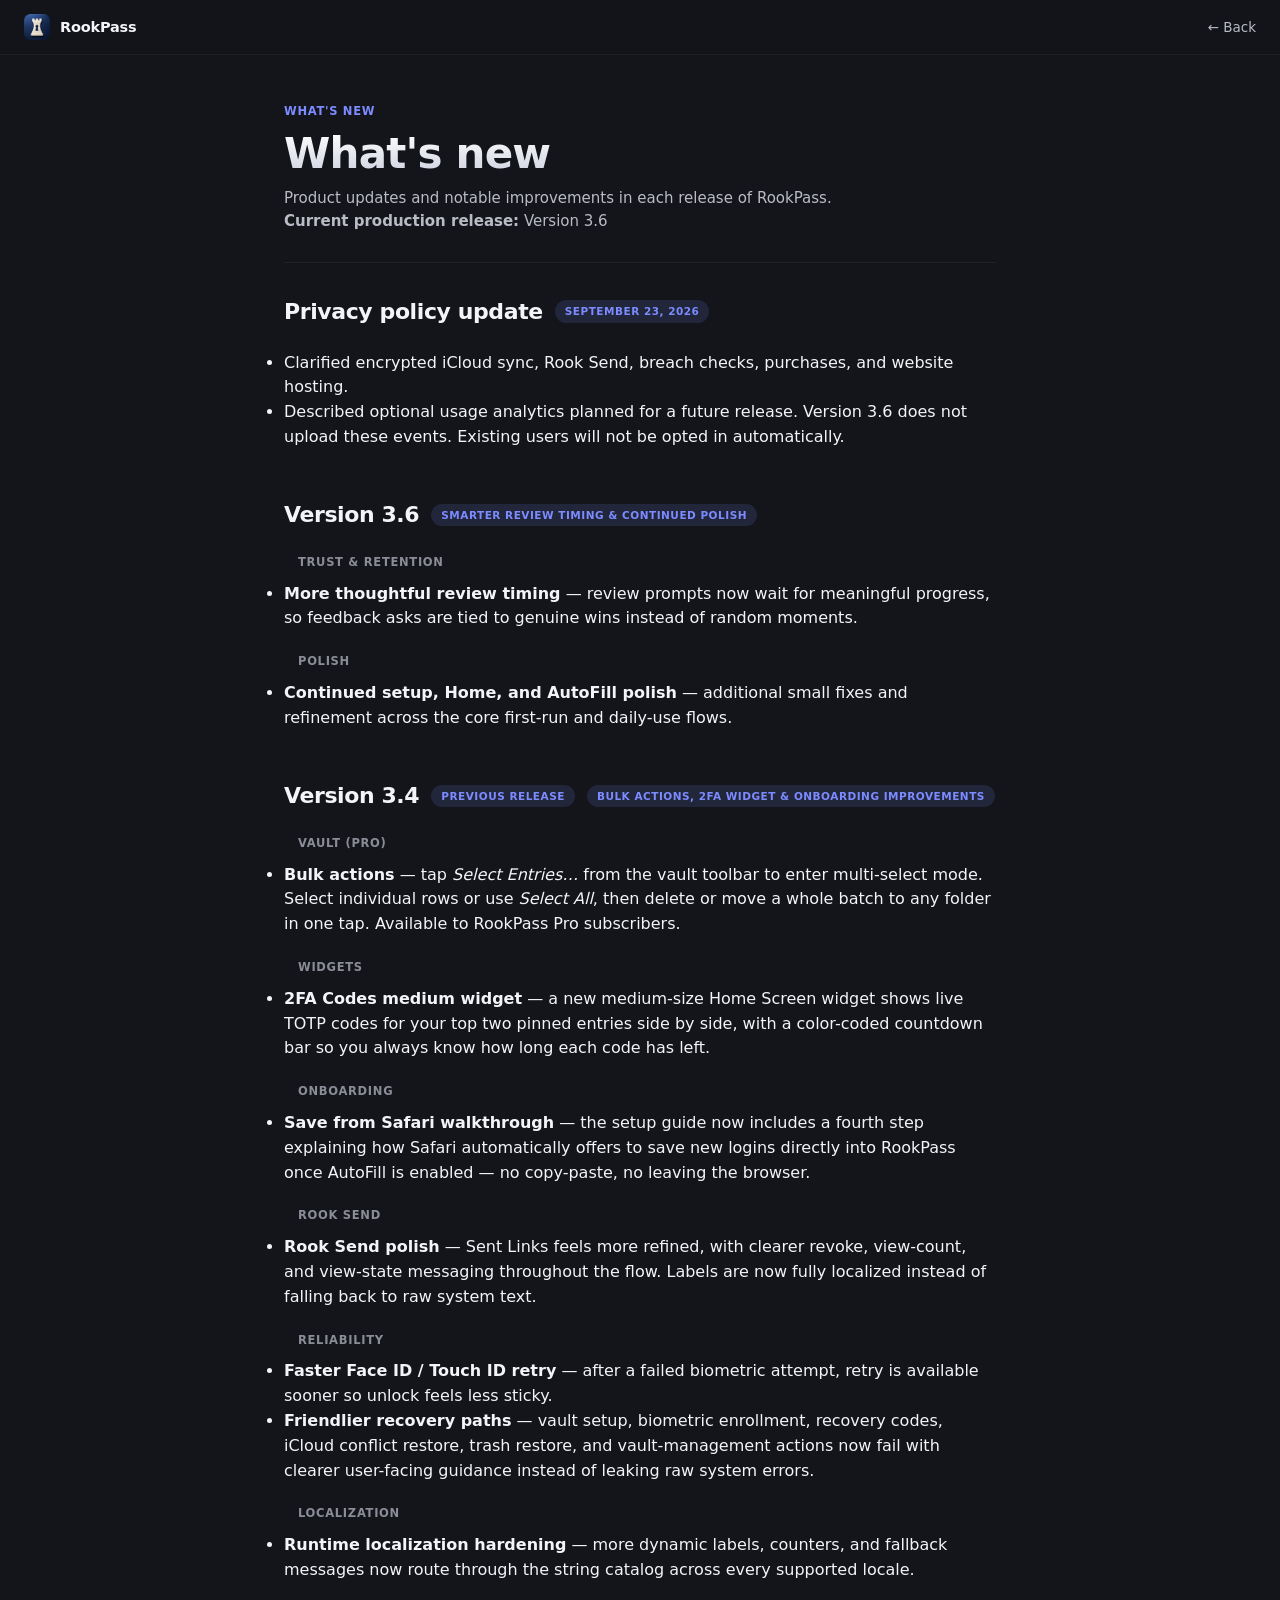
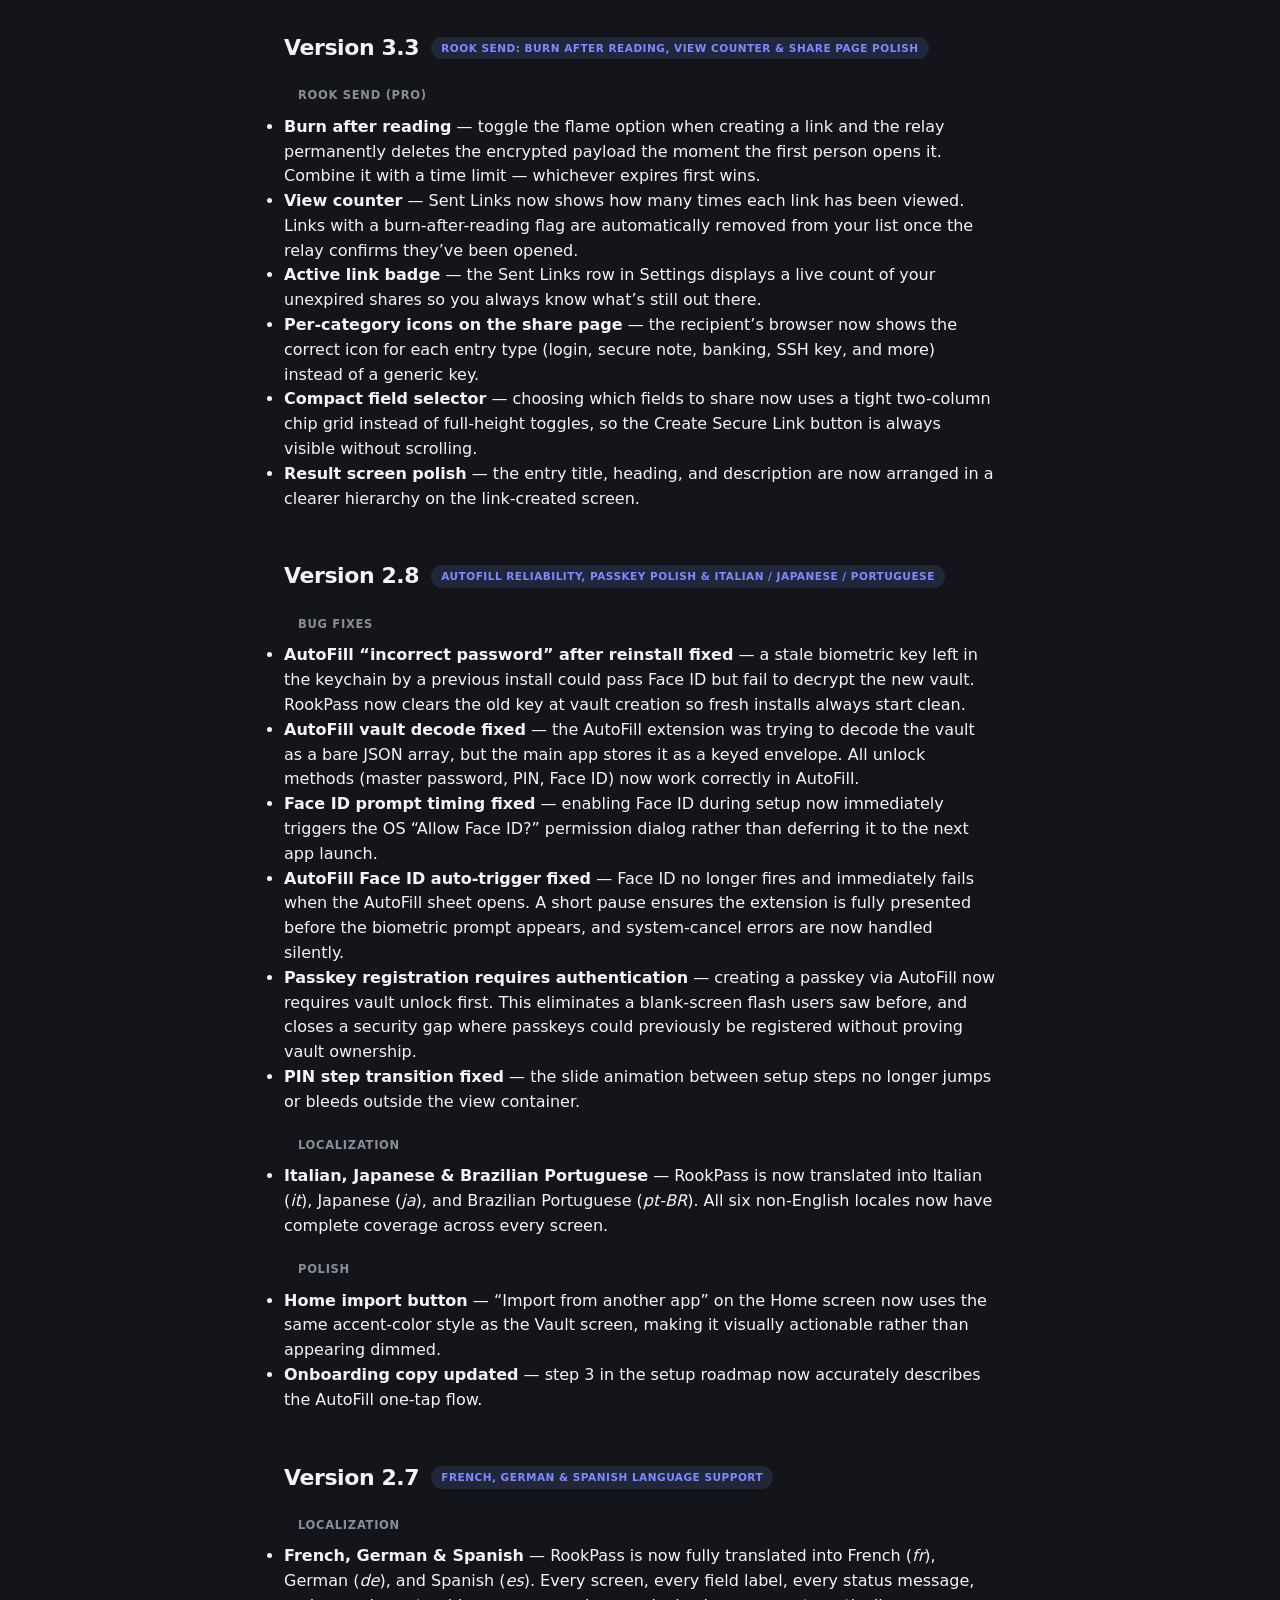
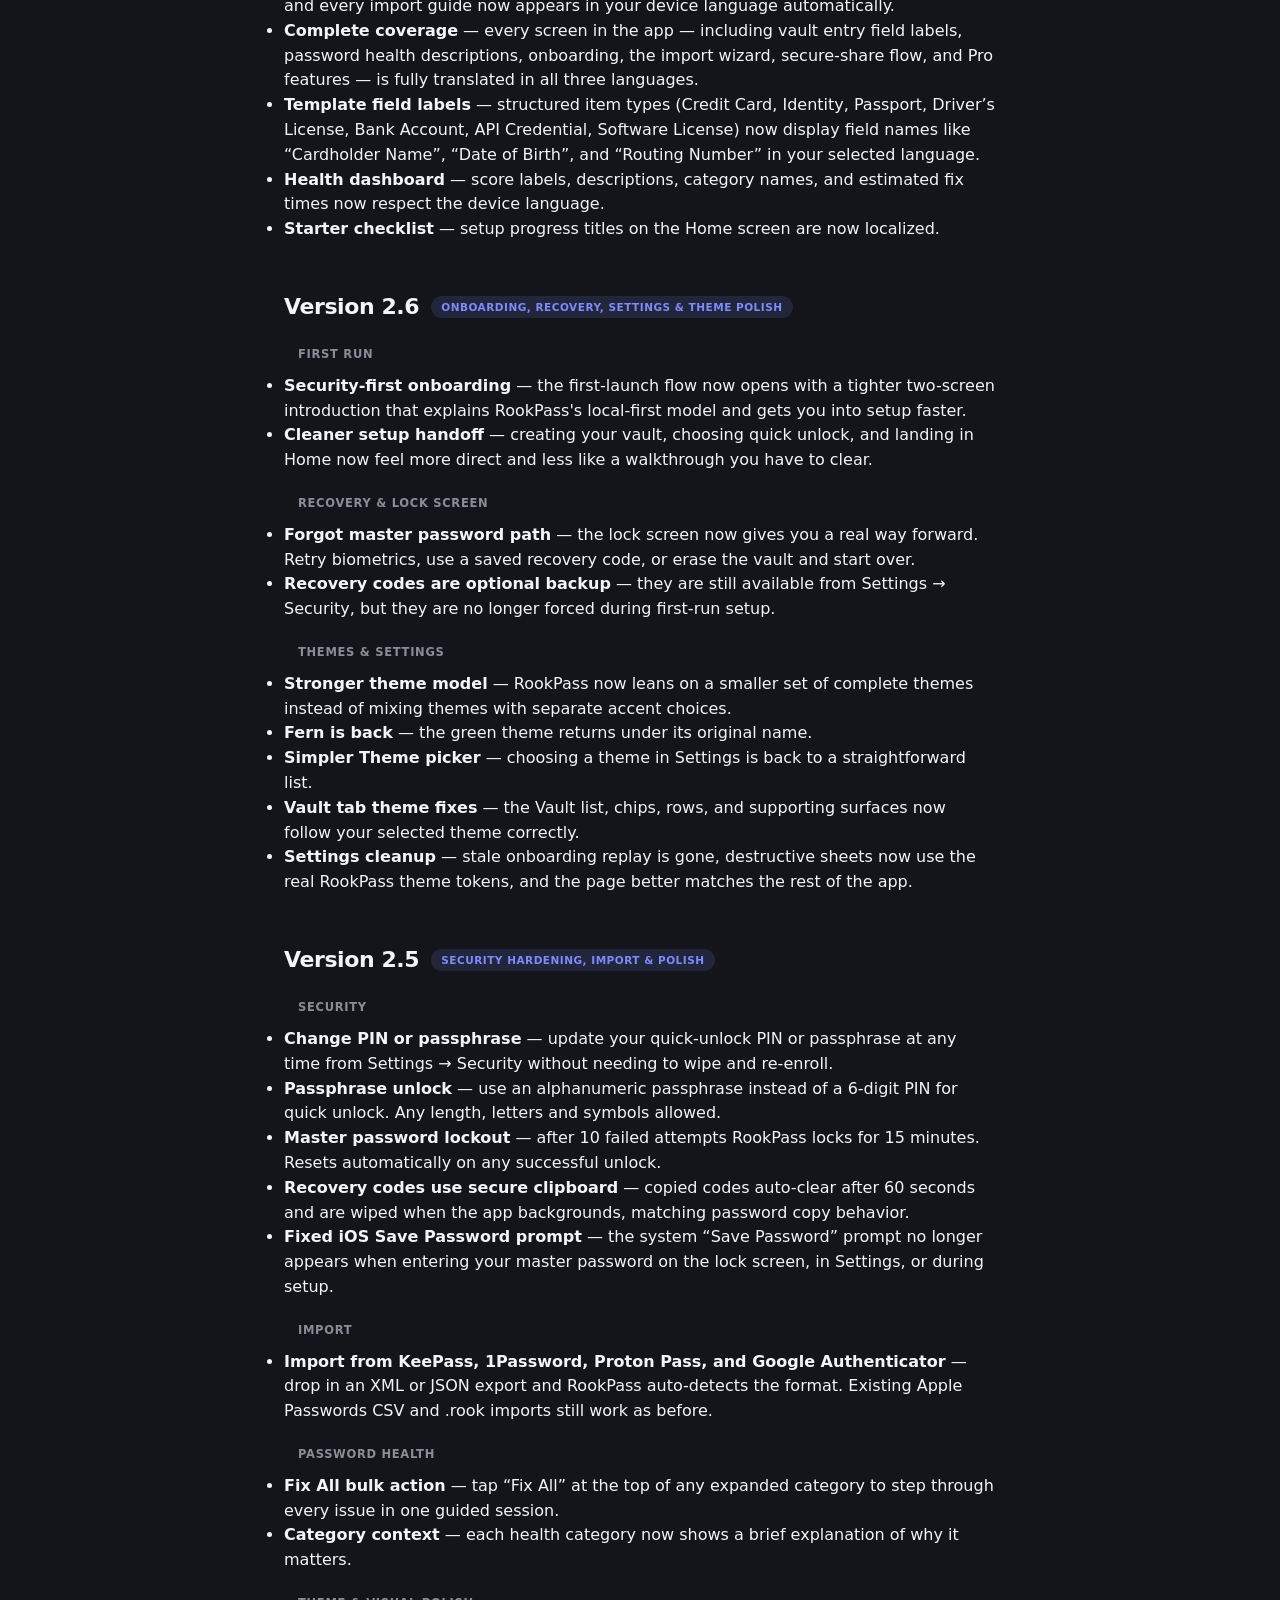
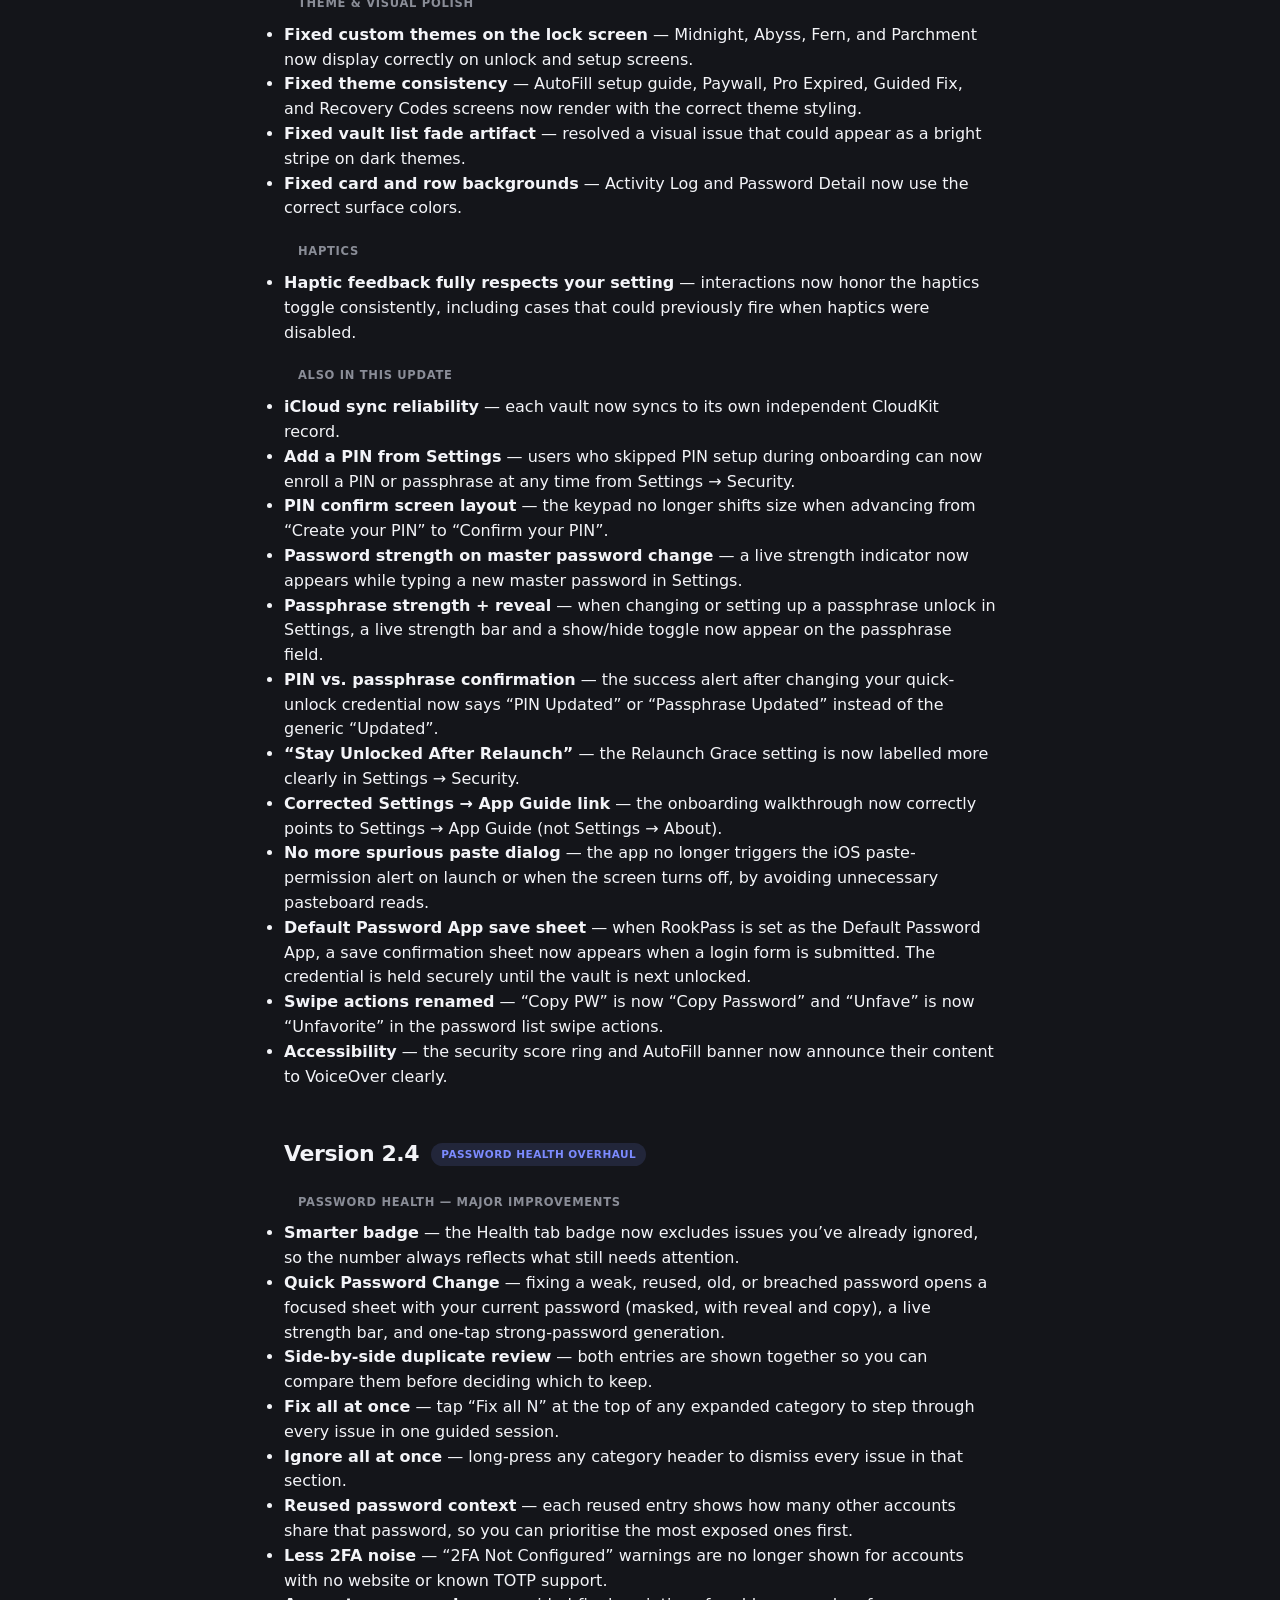
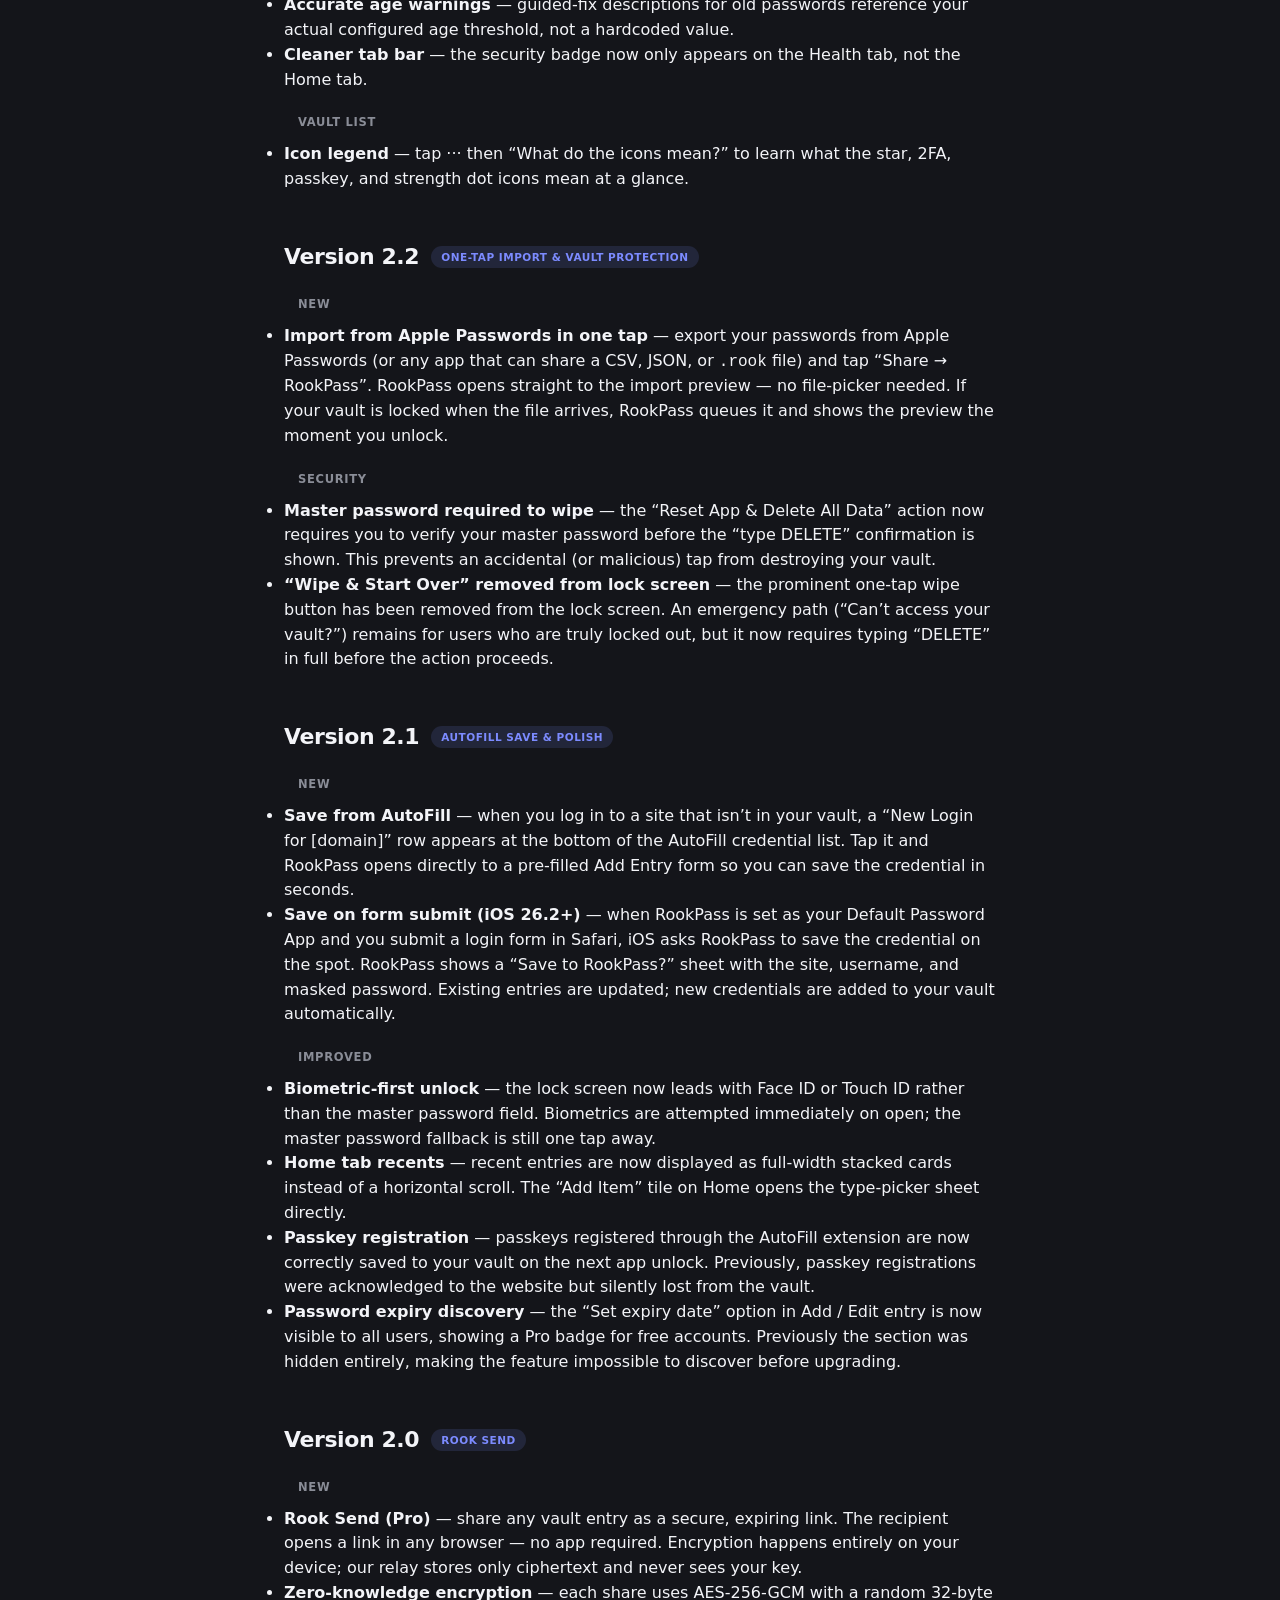
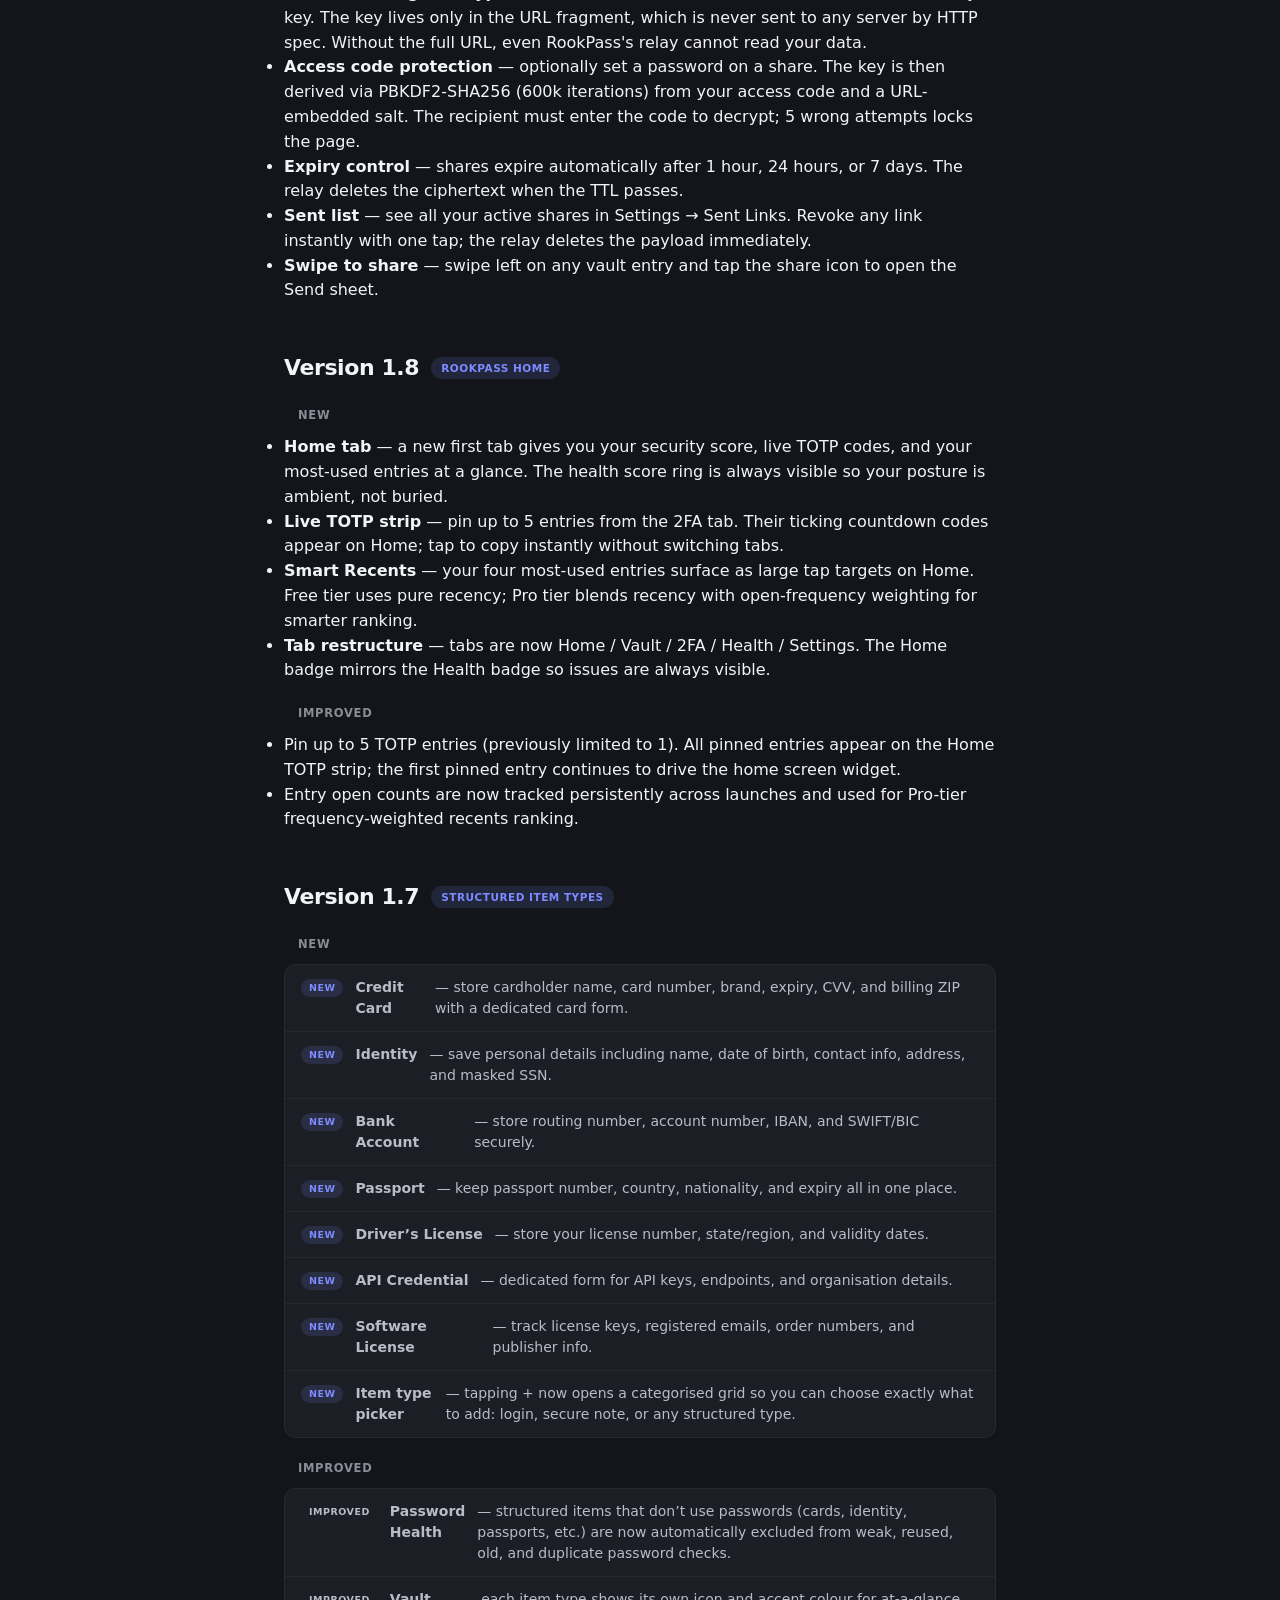
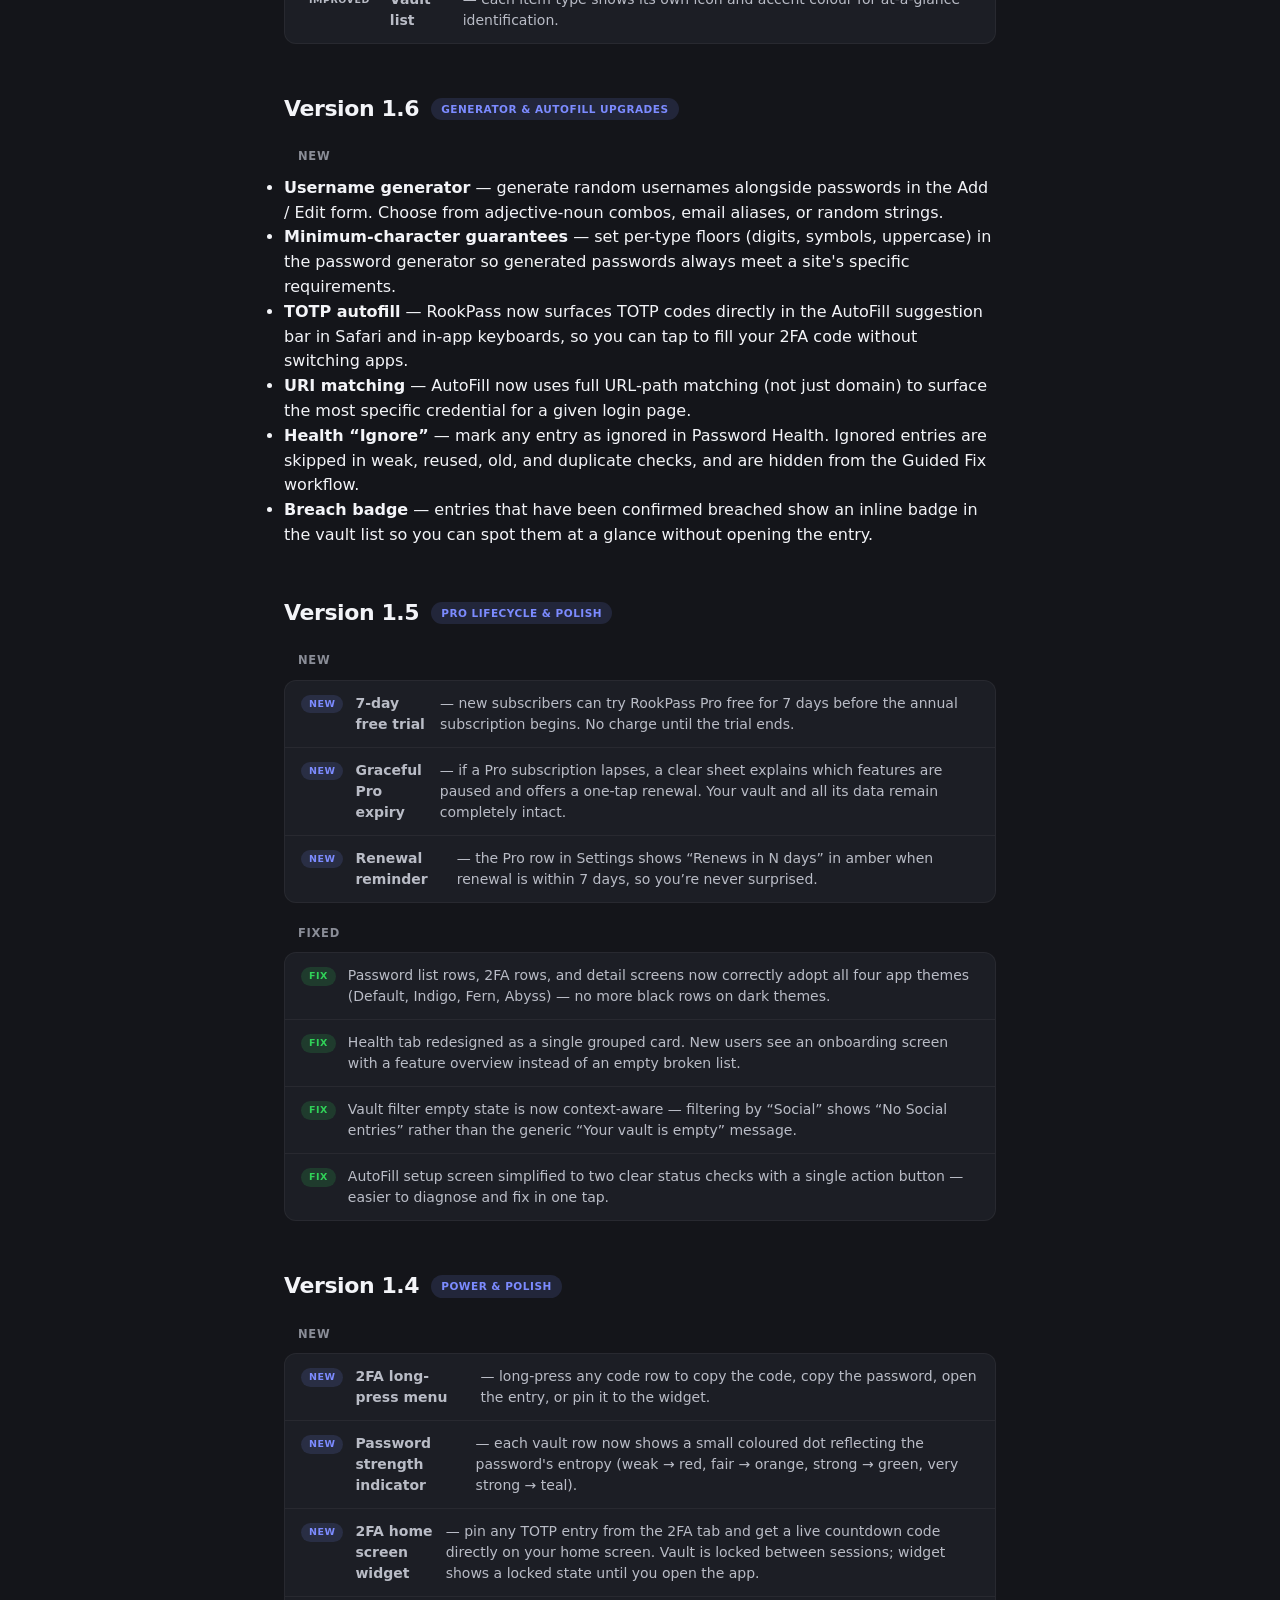
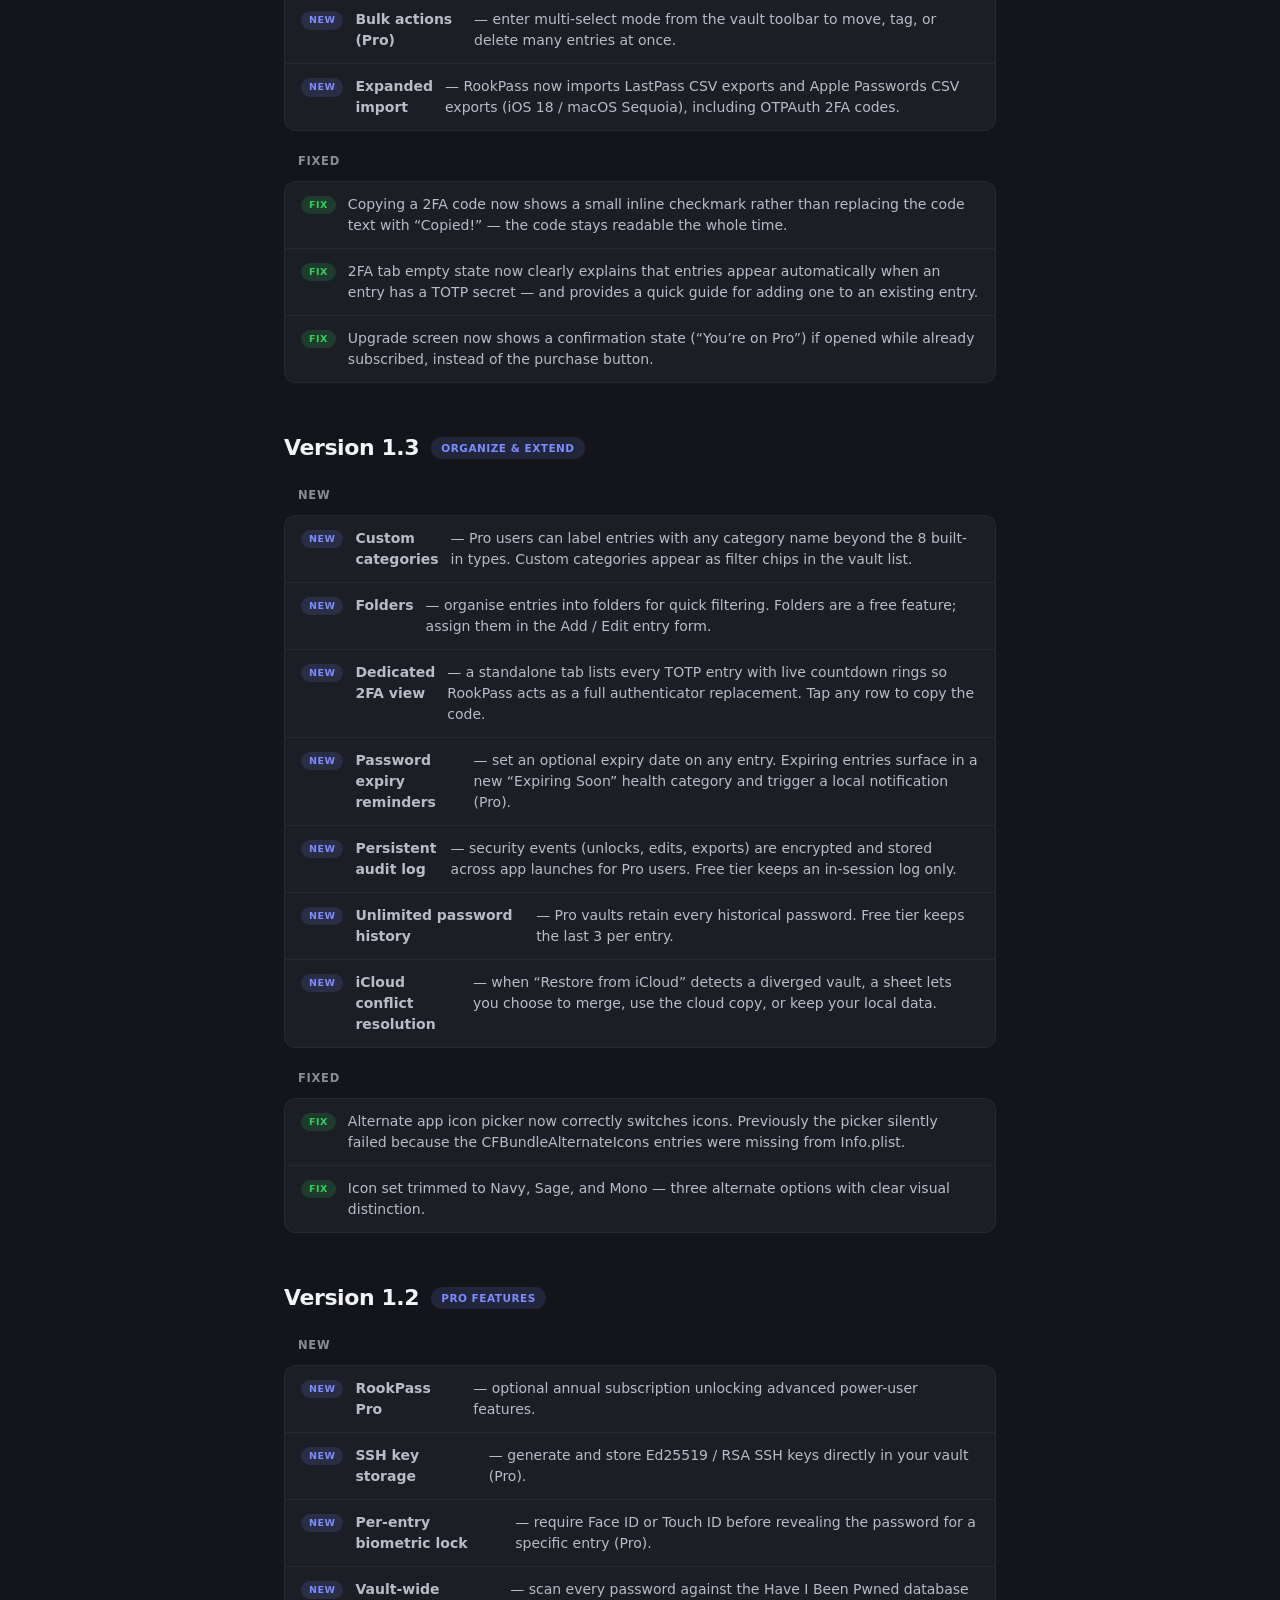
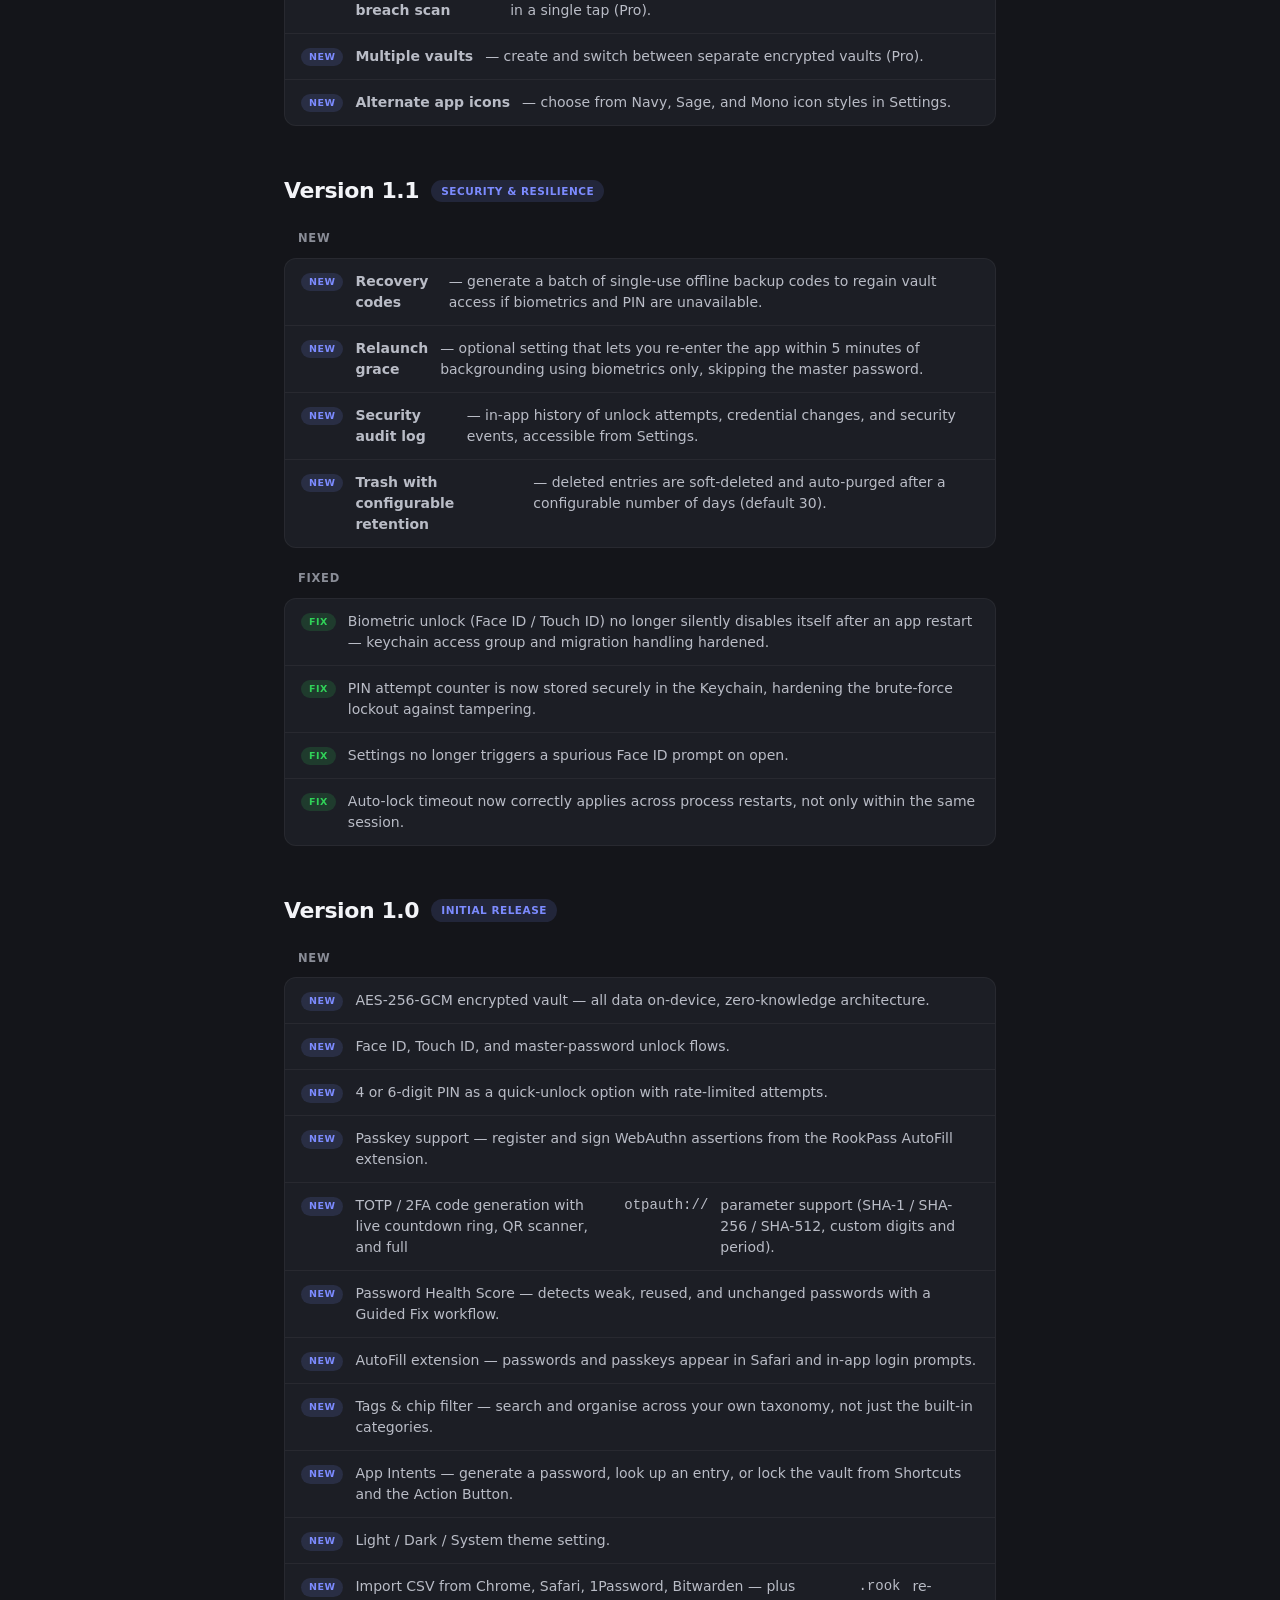
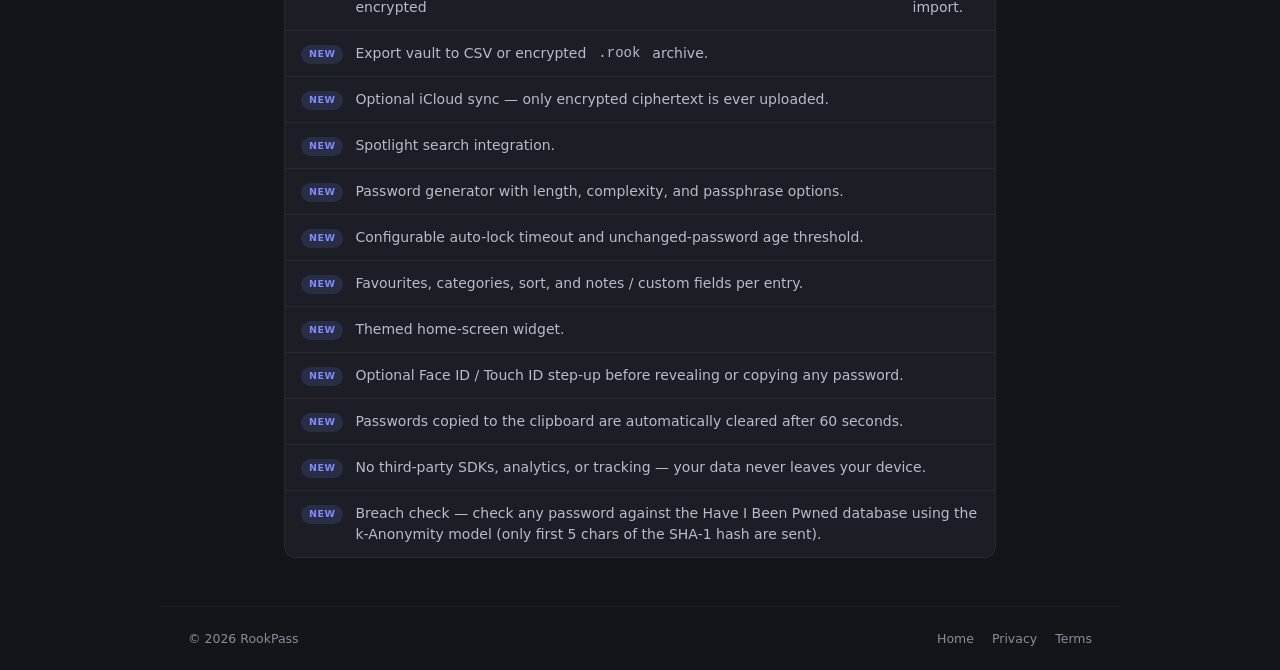
==== commit fd76aa24: "Clarify privacy practices and planned optional analytics" ====
--- a/changelog.html
+++ b/changelog.html
@@ -28,6 +28,19 @@
     <div class="meta">Product updates and notable improvements in each release of RookPass.</div>
     <div class="meta"><strong>Current production release:</strong> Version 3.6</div>
   </header>
+
+  <section class="release">
+    <div class="release-header">
+      <span class="release-version">Privacy policy update</span>
+      <span class="release-tag">September 23, 2026</span>
+    </div>
+    <div class="change-group">
+      <ul class="change-list">
+        <li>Clarified encrypted iCloud sync, Rook Send, breach checks, purchases, and website hosting.</li>
+        <li>Described optional usage analytics planned for a future release. Version 3.6 does not upload these events. Existing users will not be opted in automatically.</li>
+      </ul>
+    </div>
+  </section>
 
   <!-- Version 3.6 -->
   <section class="release">
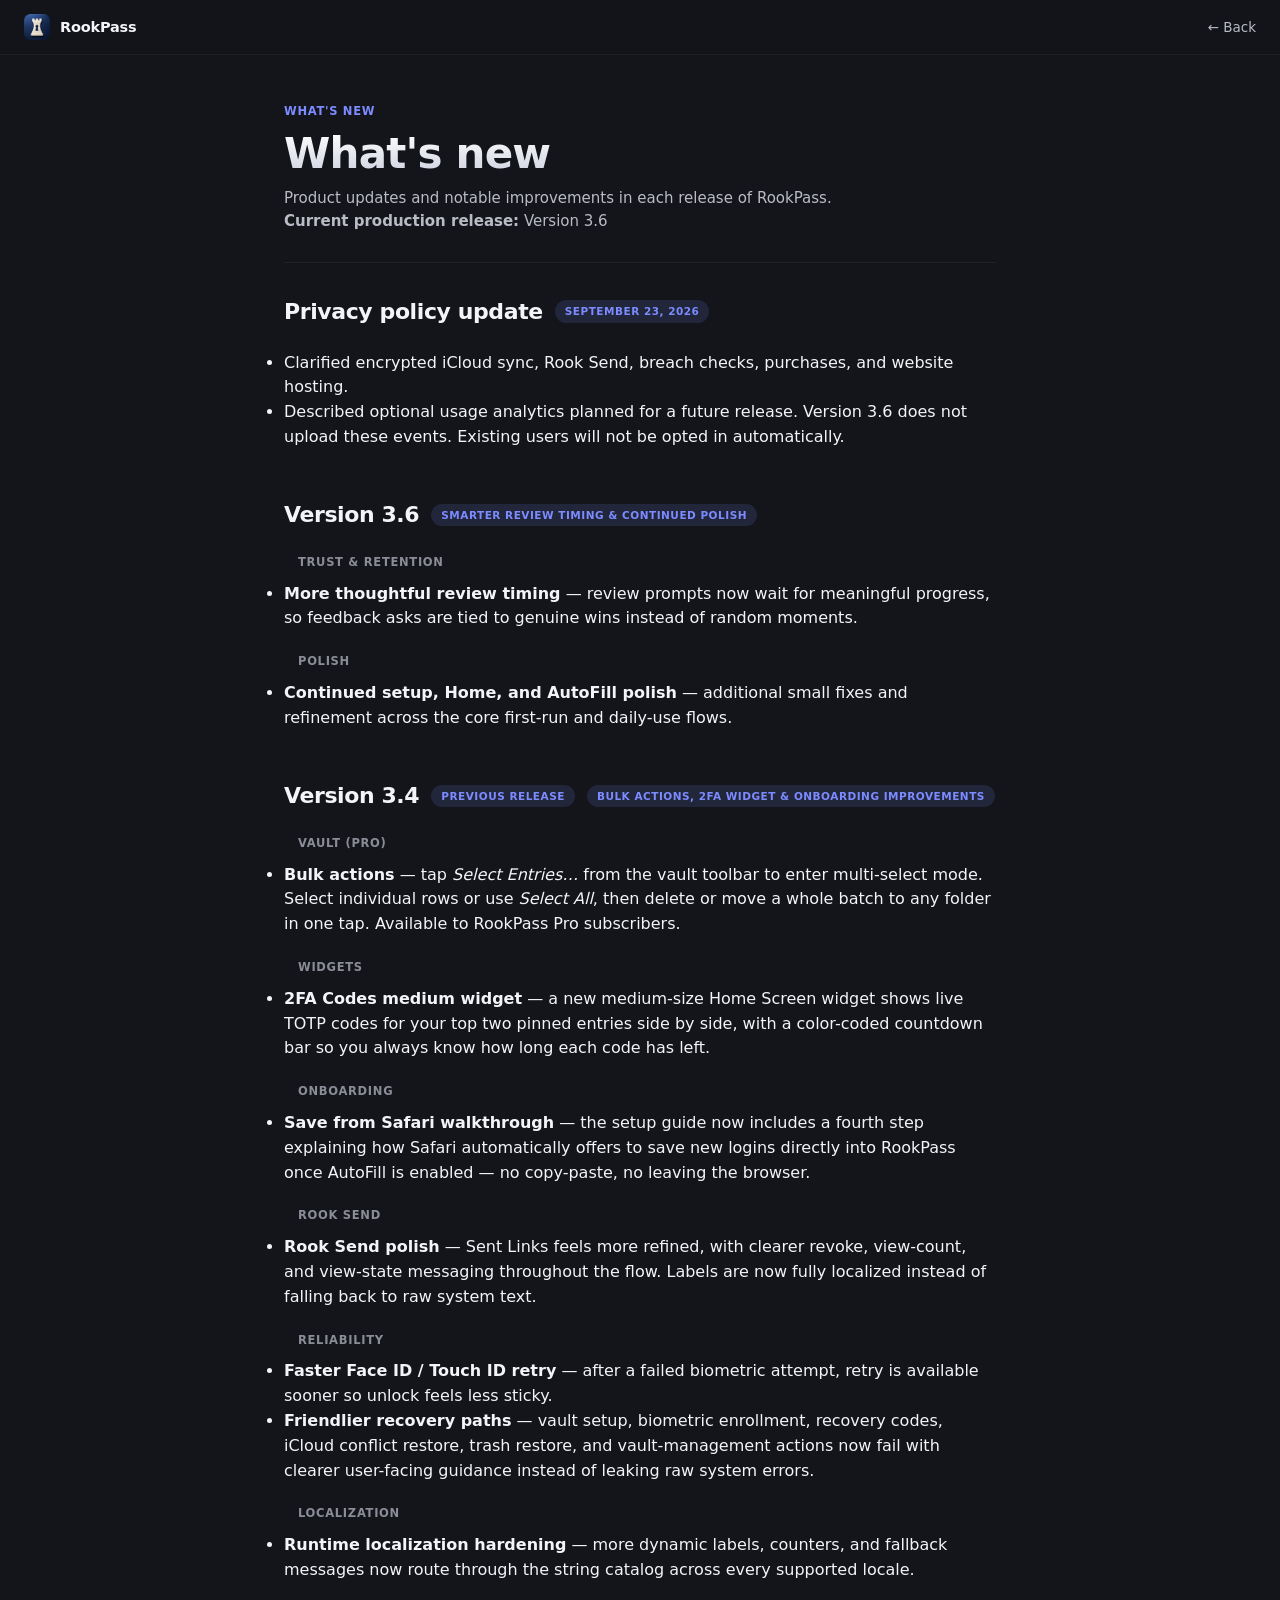
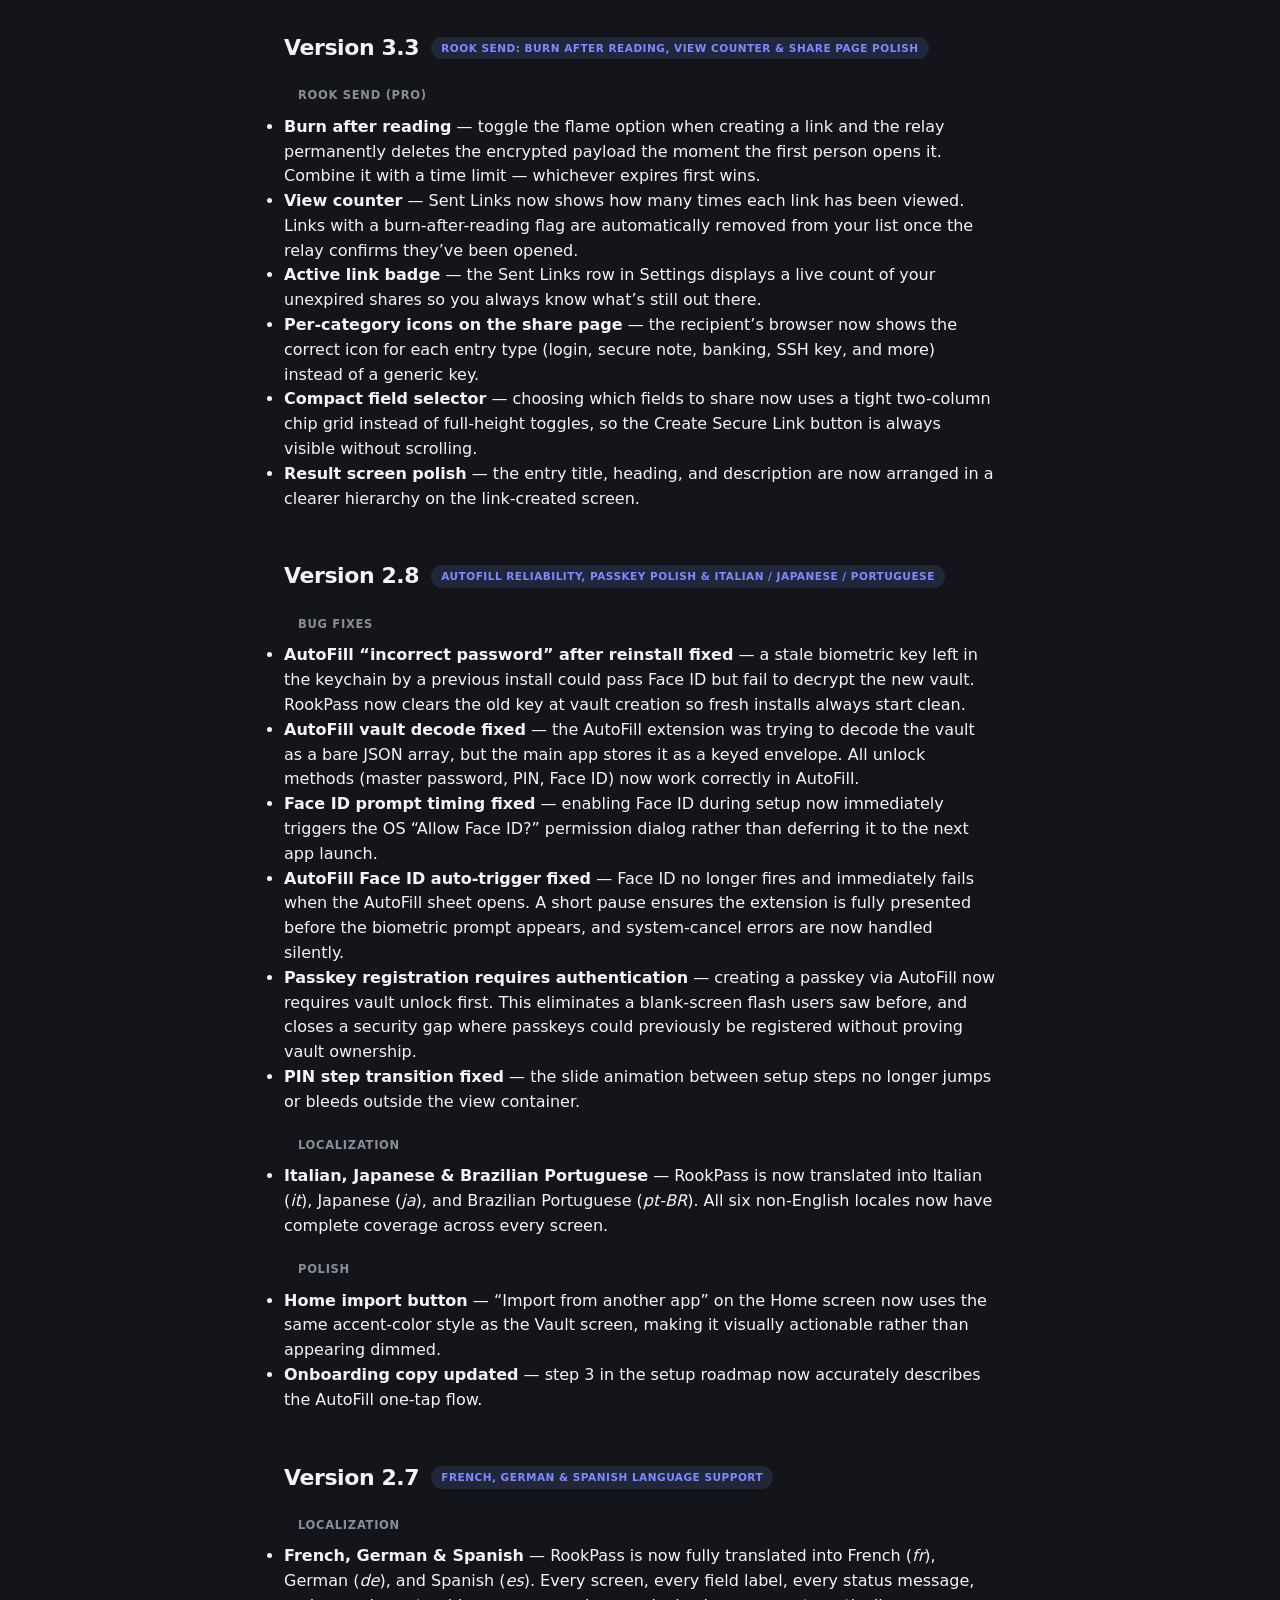
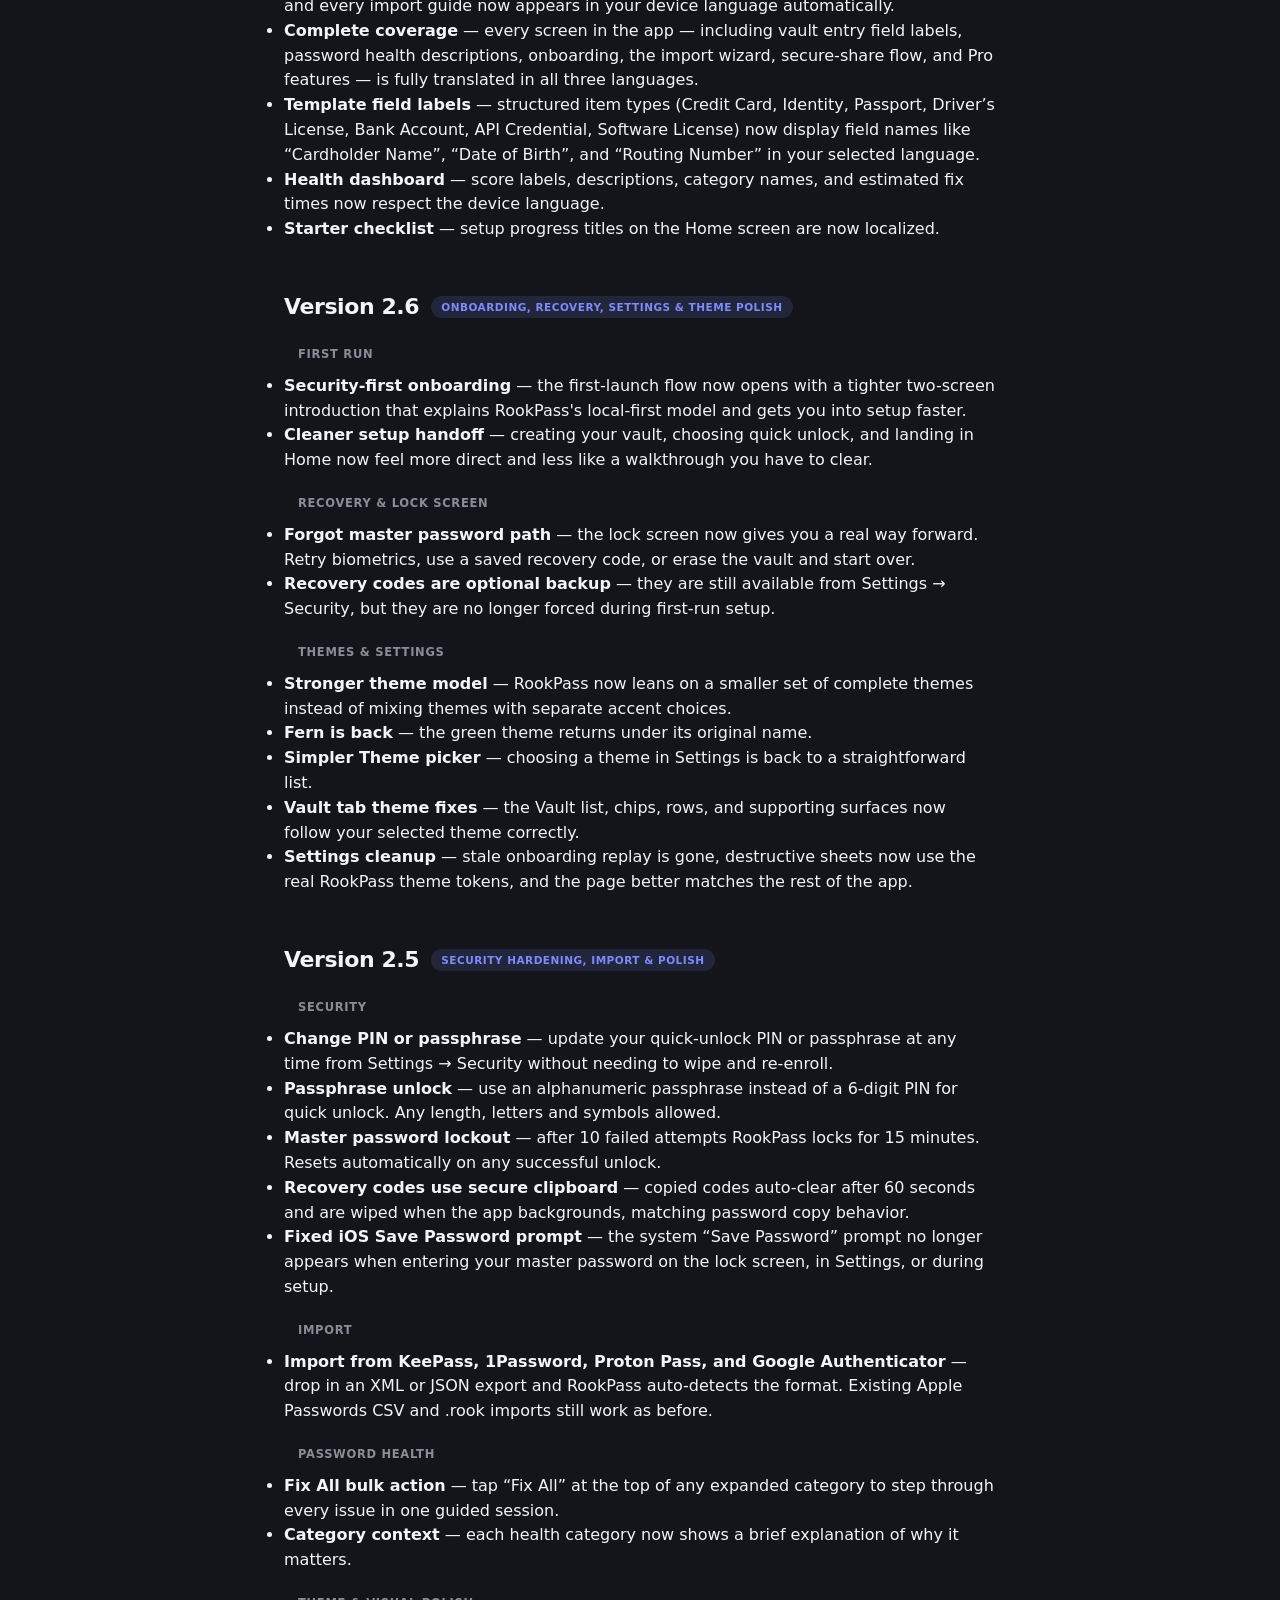
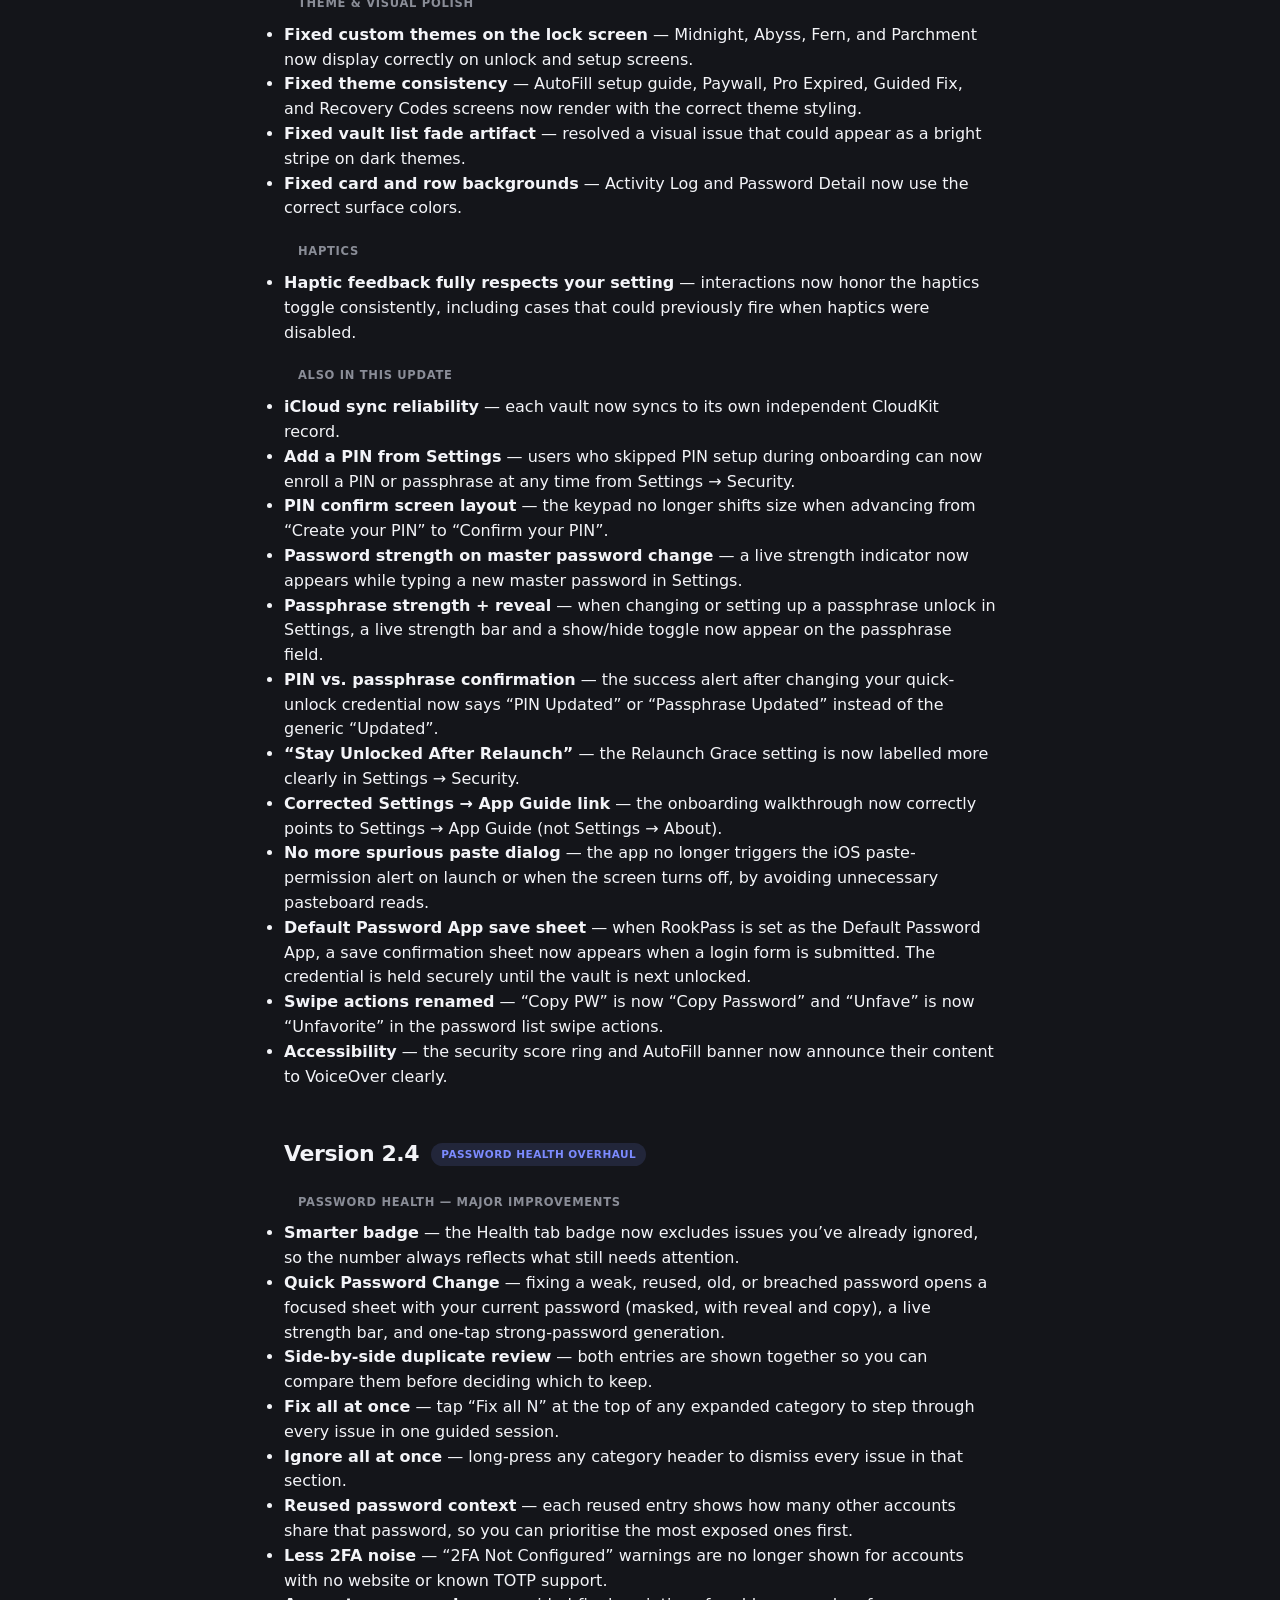
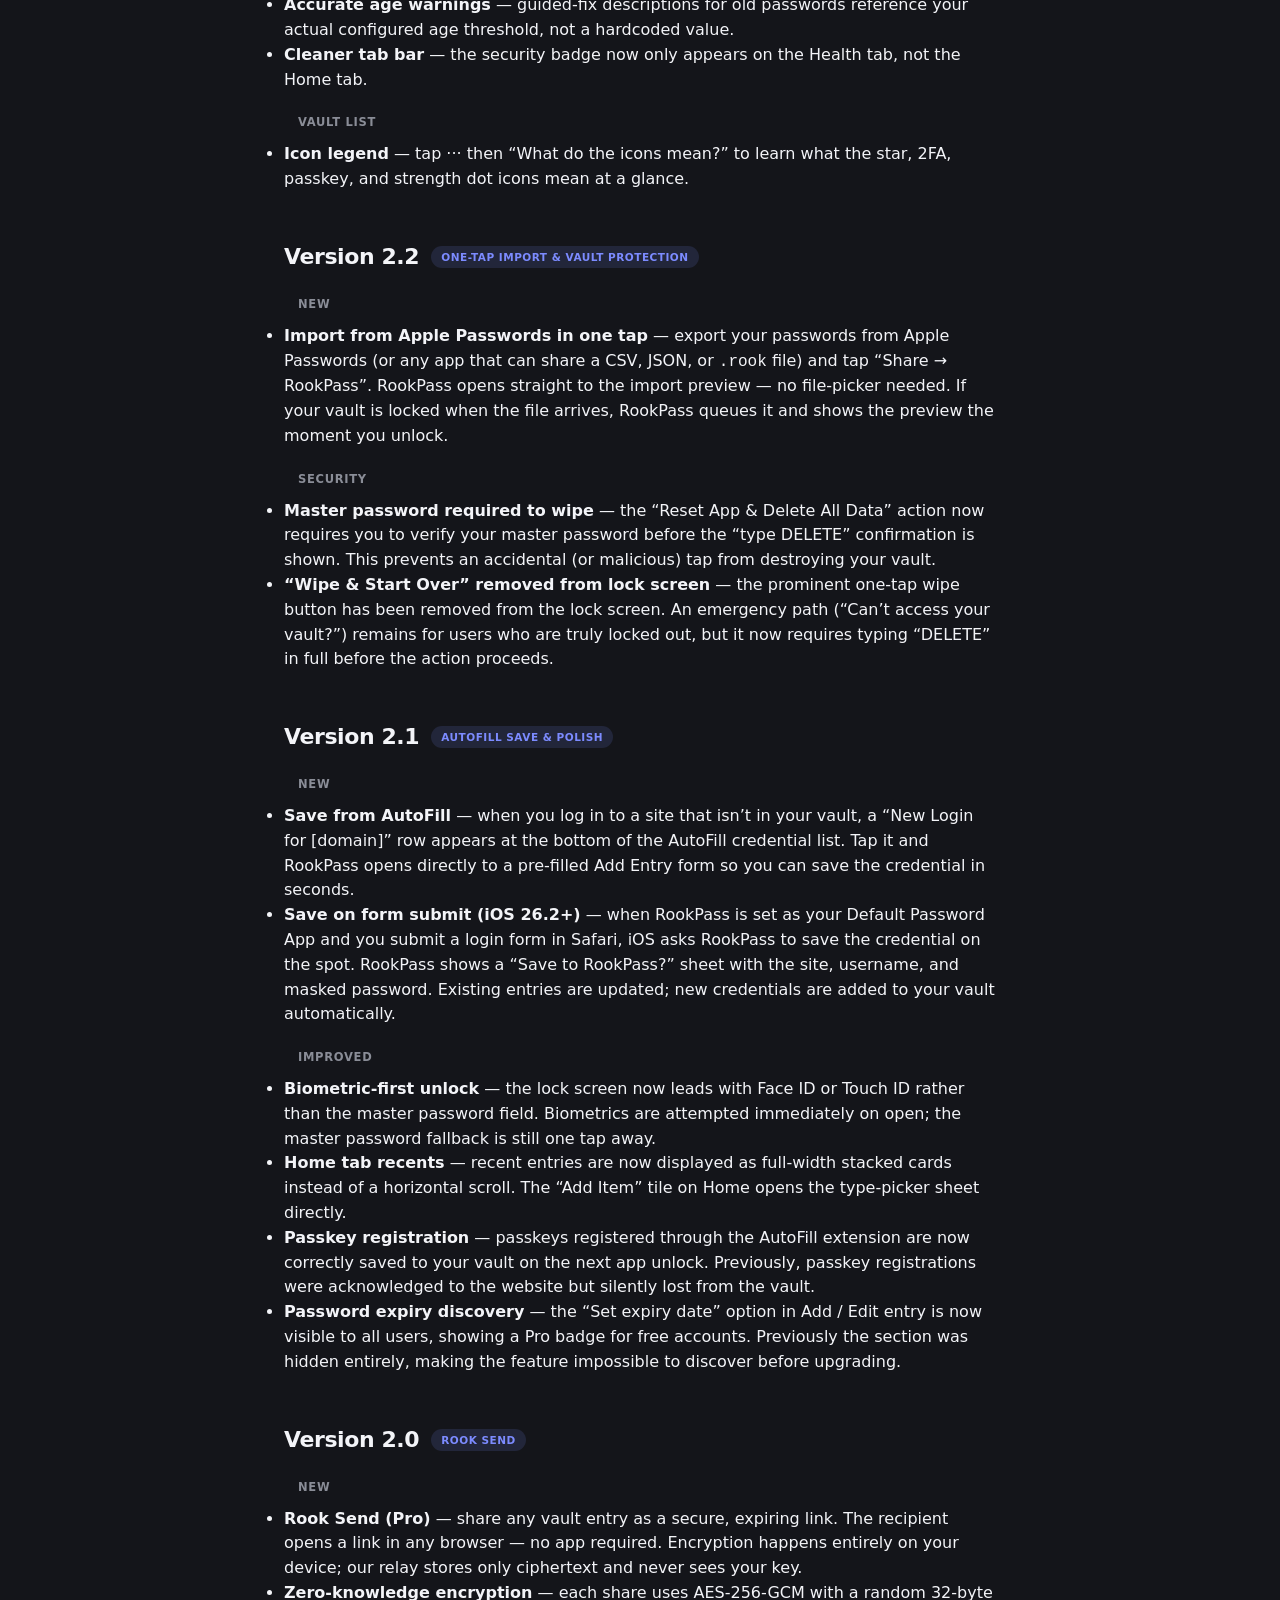
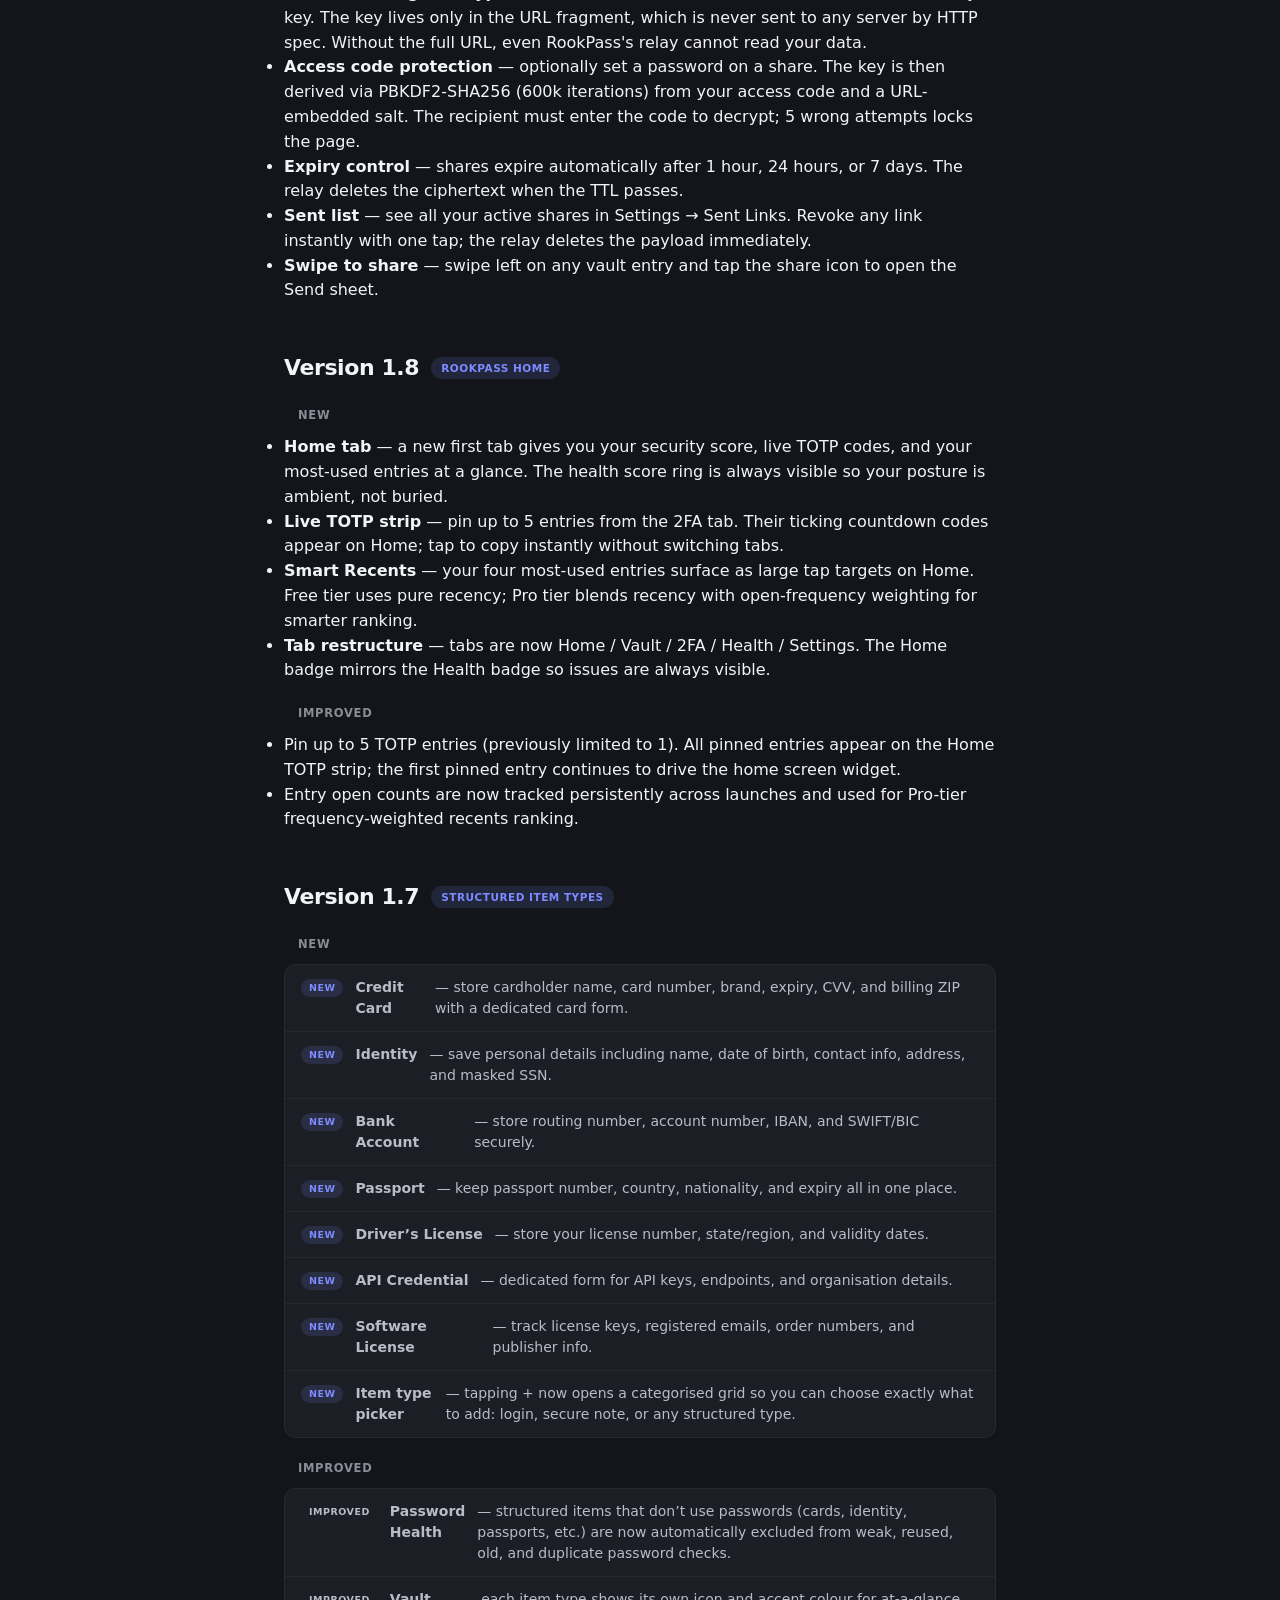
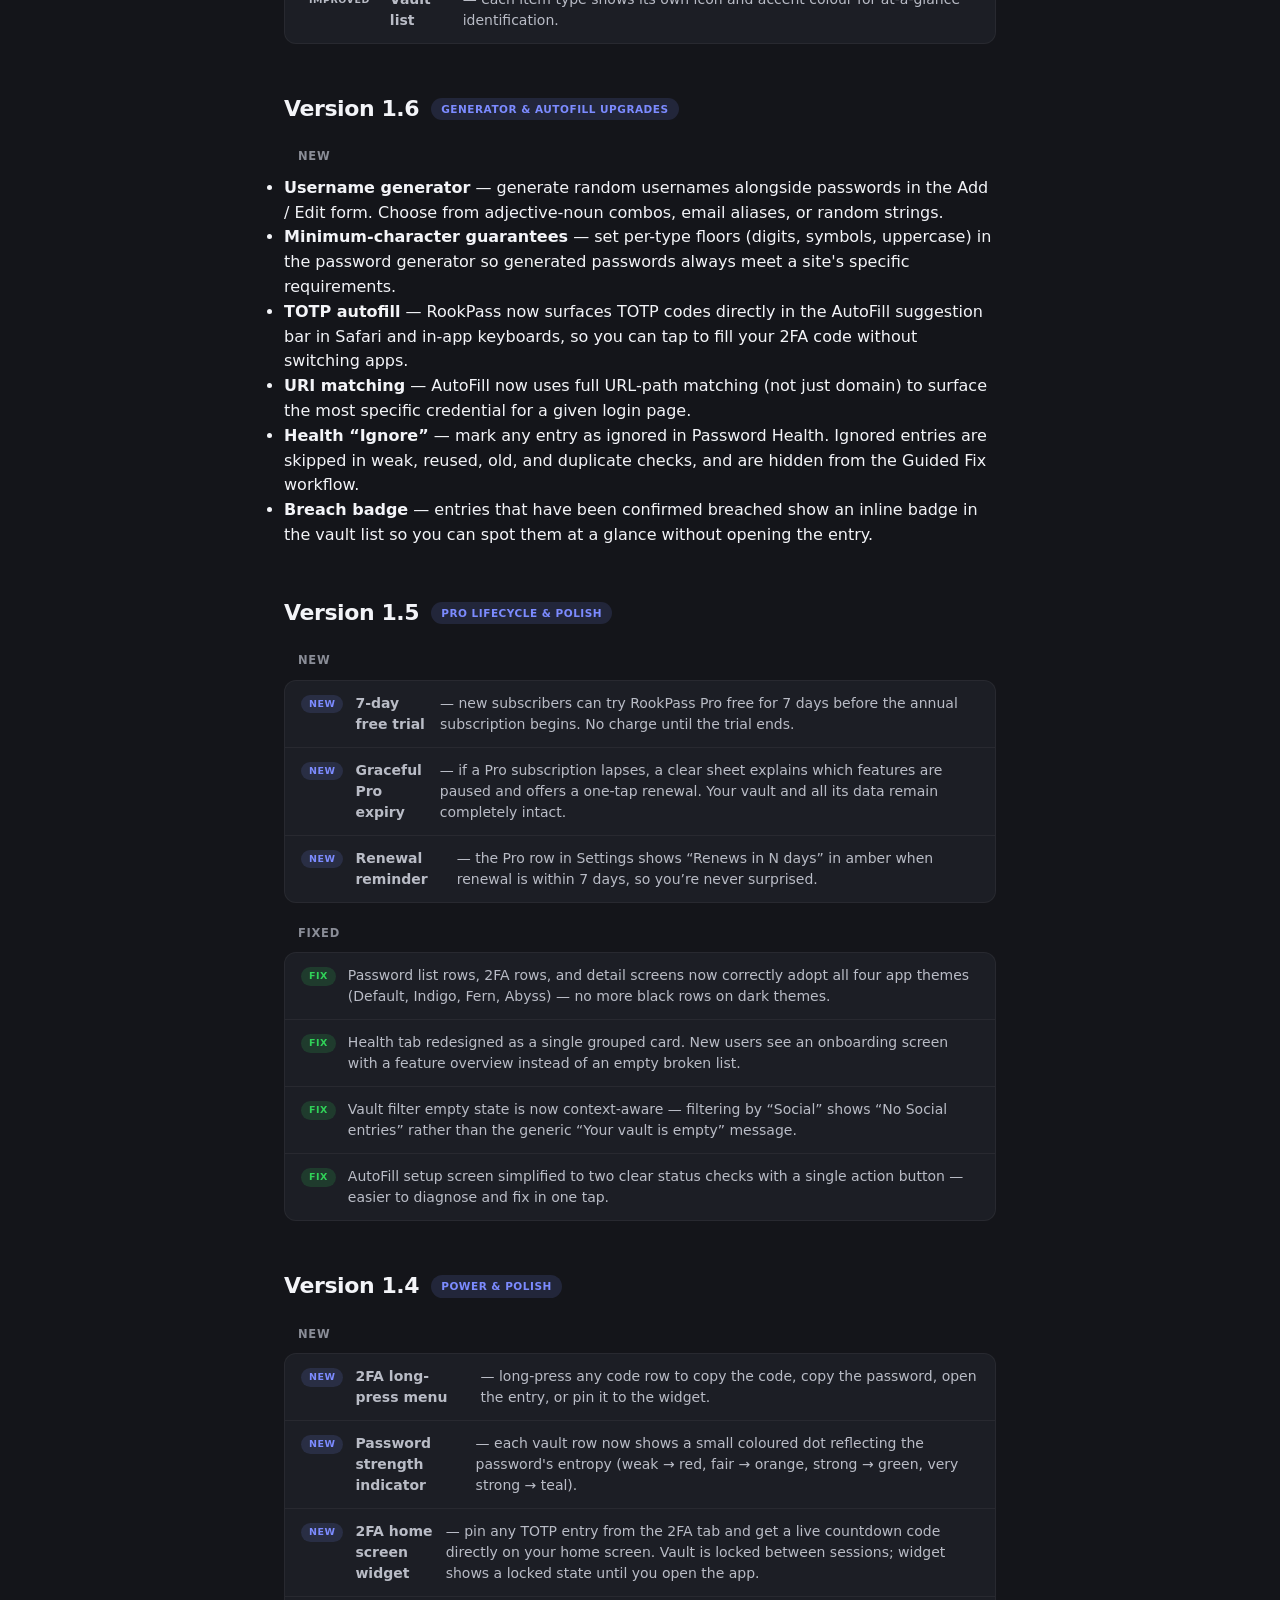
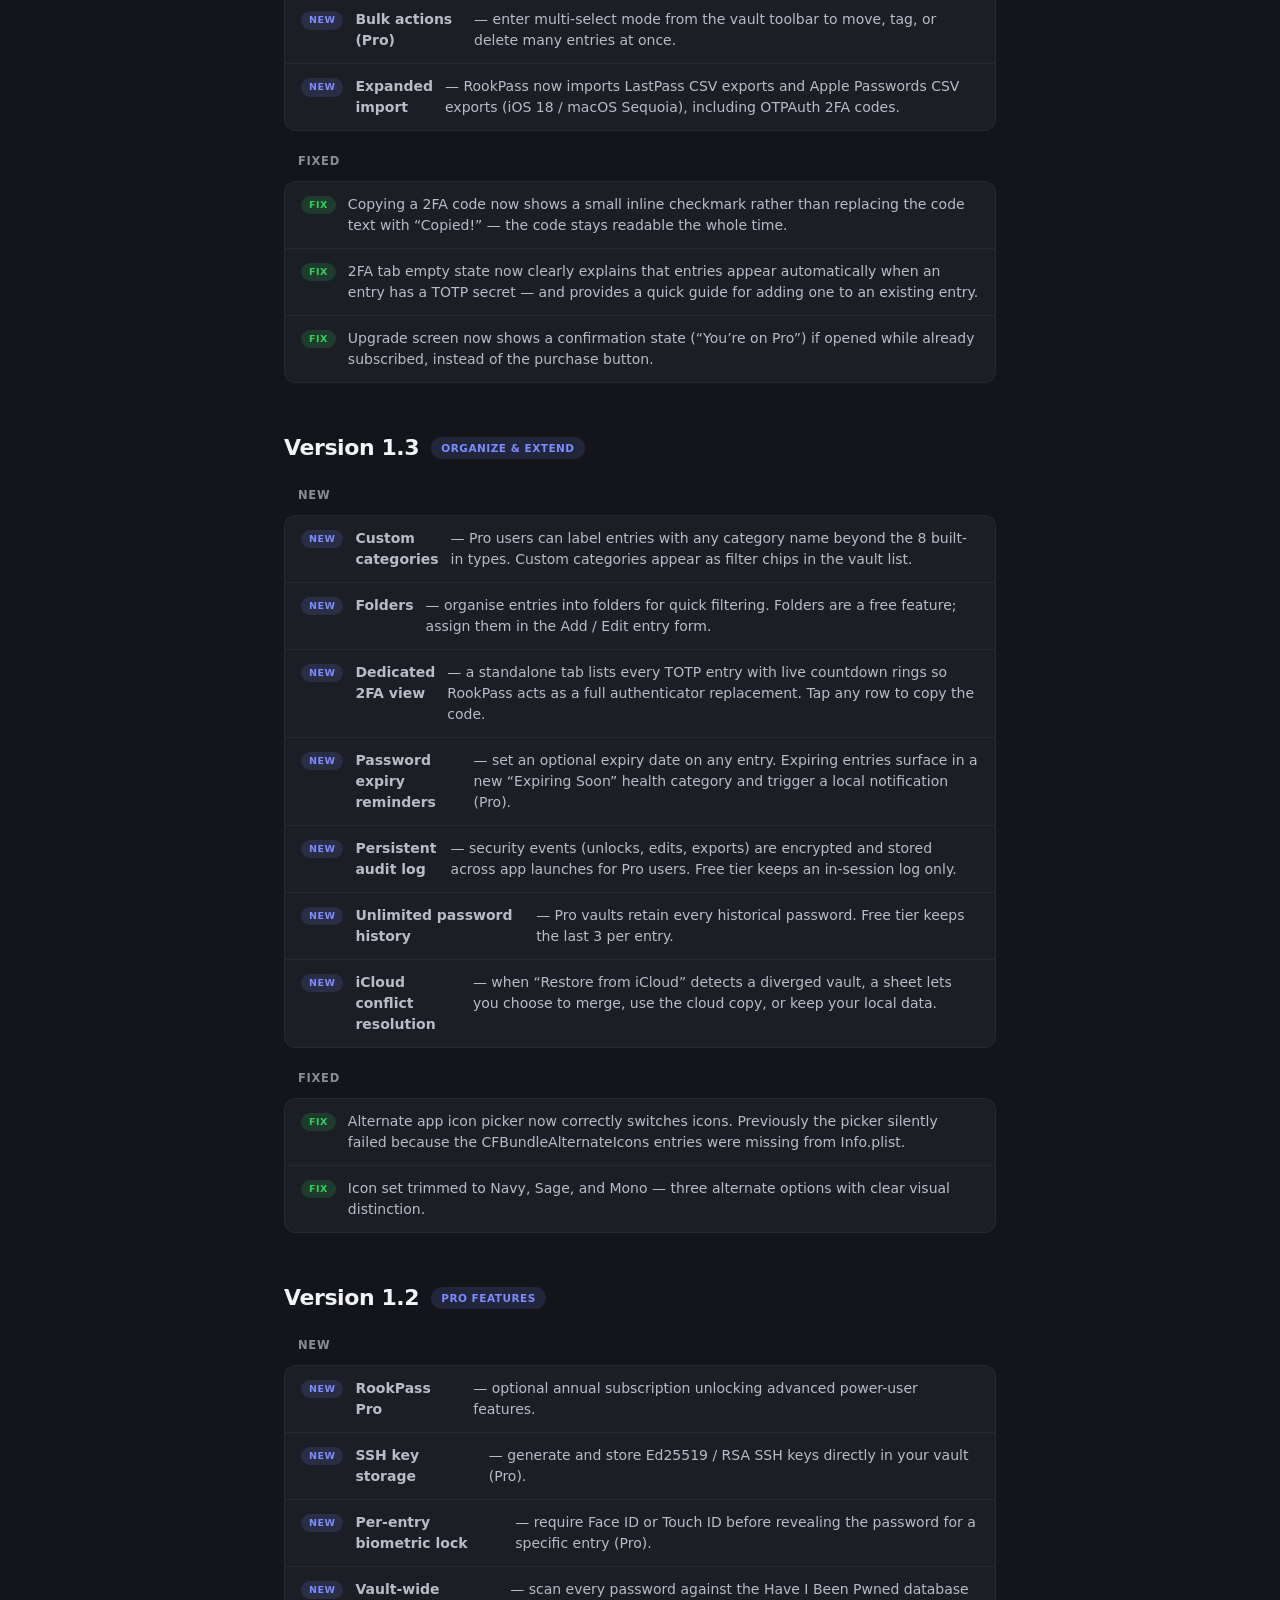
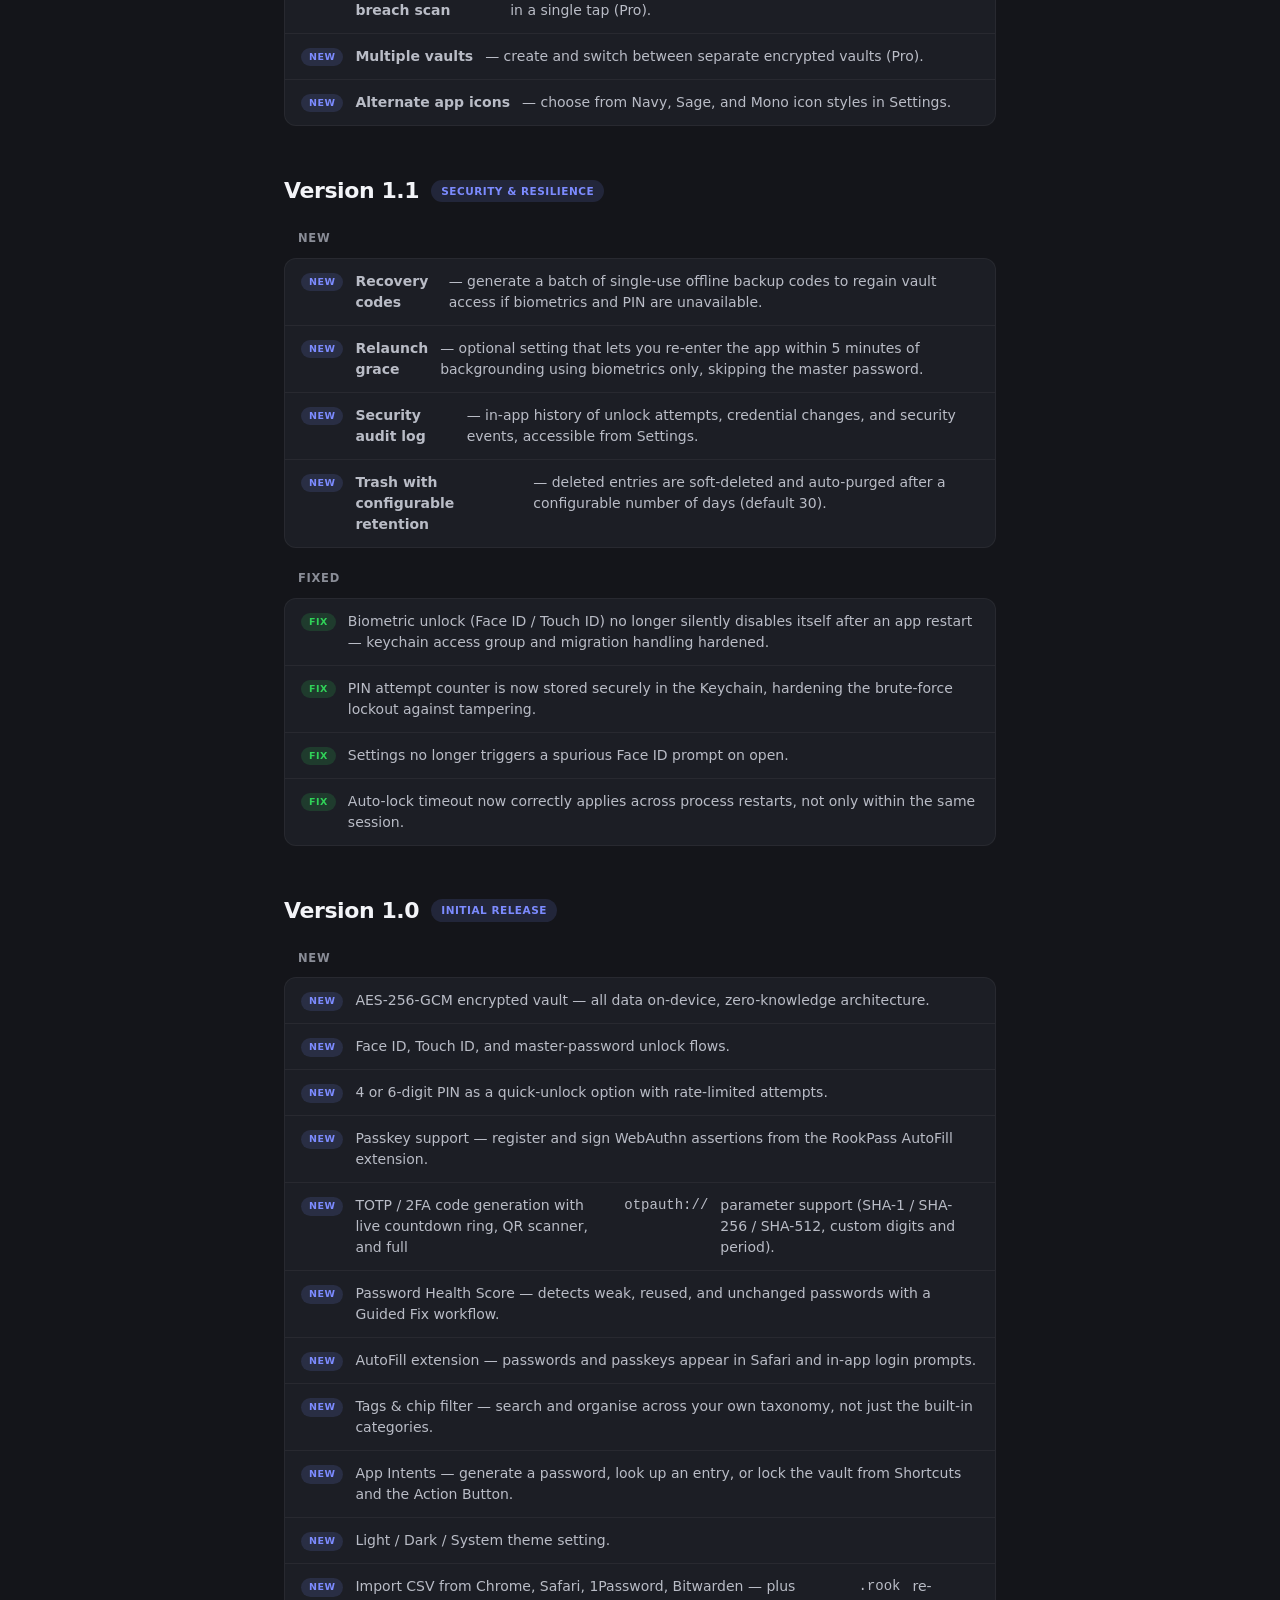
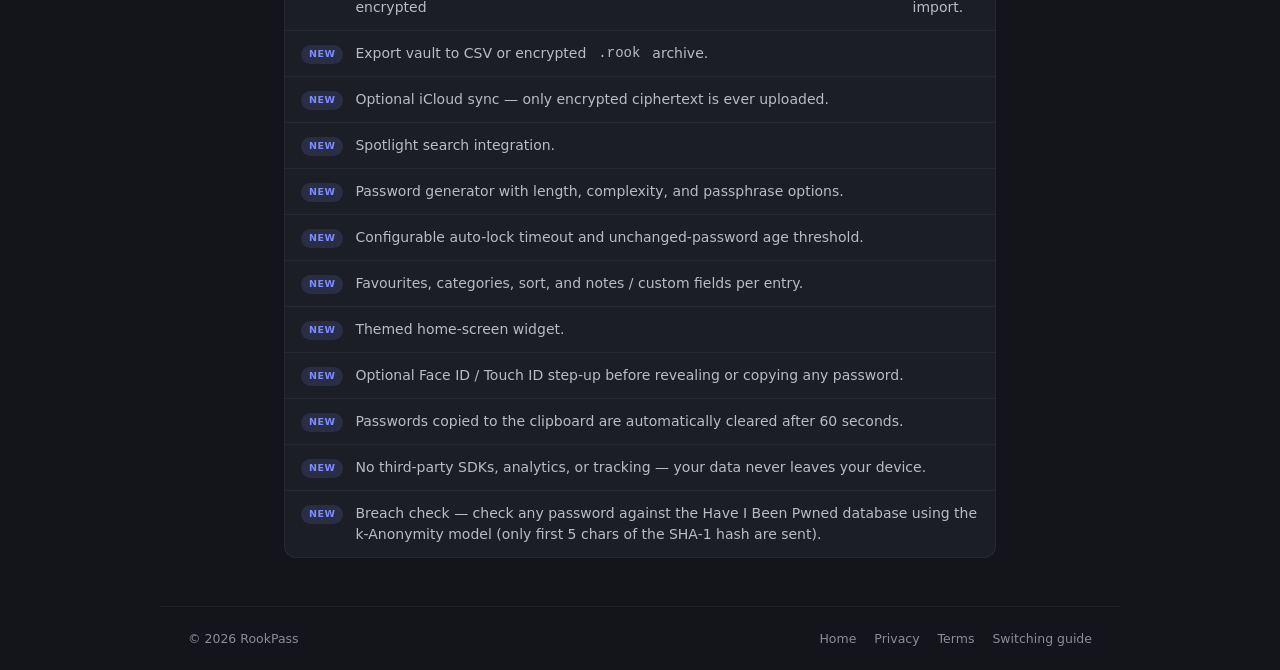
==== commit 32fd102f: "Clarify Free and Pro and add a safe switching guide" ====
--- a/changelog.html
+++ b/changelog.html
@@ -651,6 +651,7 @@
     <a href="index.html">Home</a>
     <a href="privacy.html">Privacy</a>
     <a href="terms.html">Terms</a>
+    <a href="switching.html">Switching guide</a>
   </div>
 </footer>
 
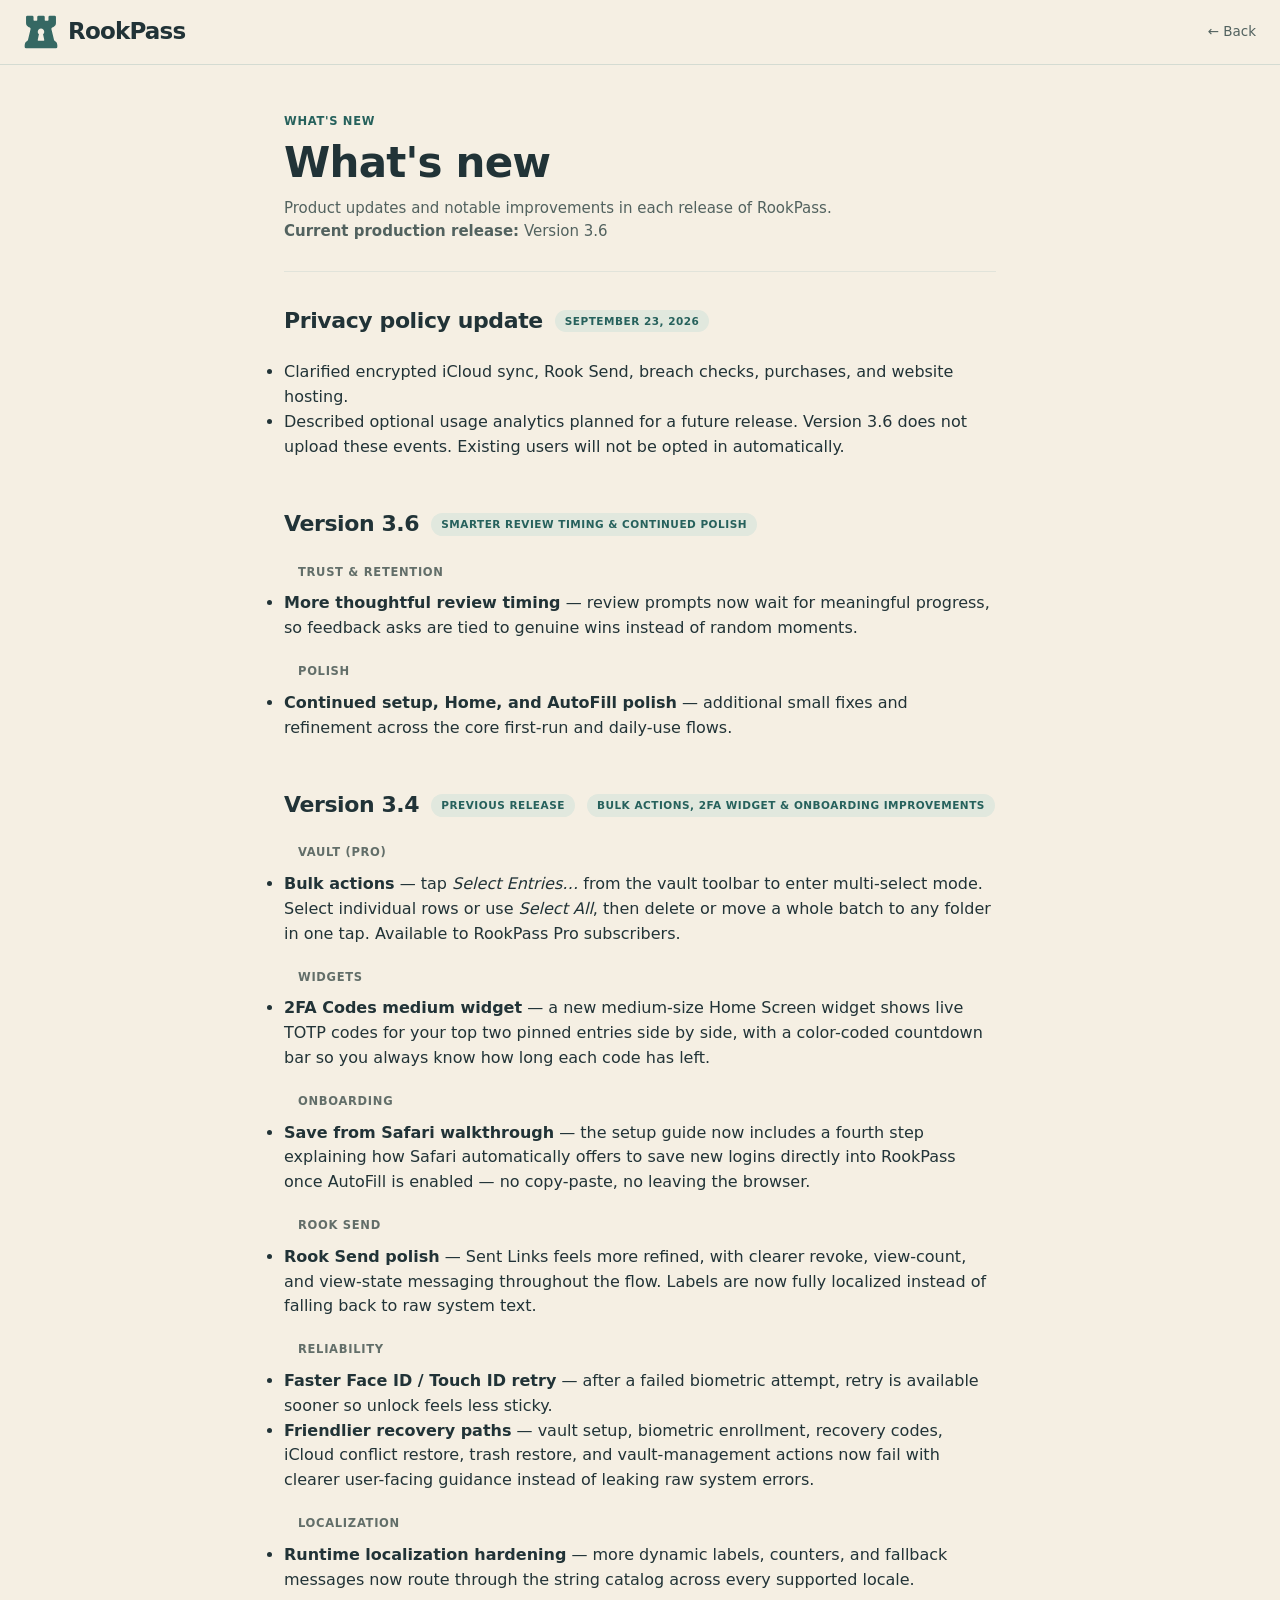
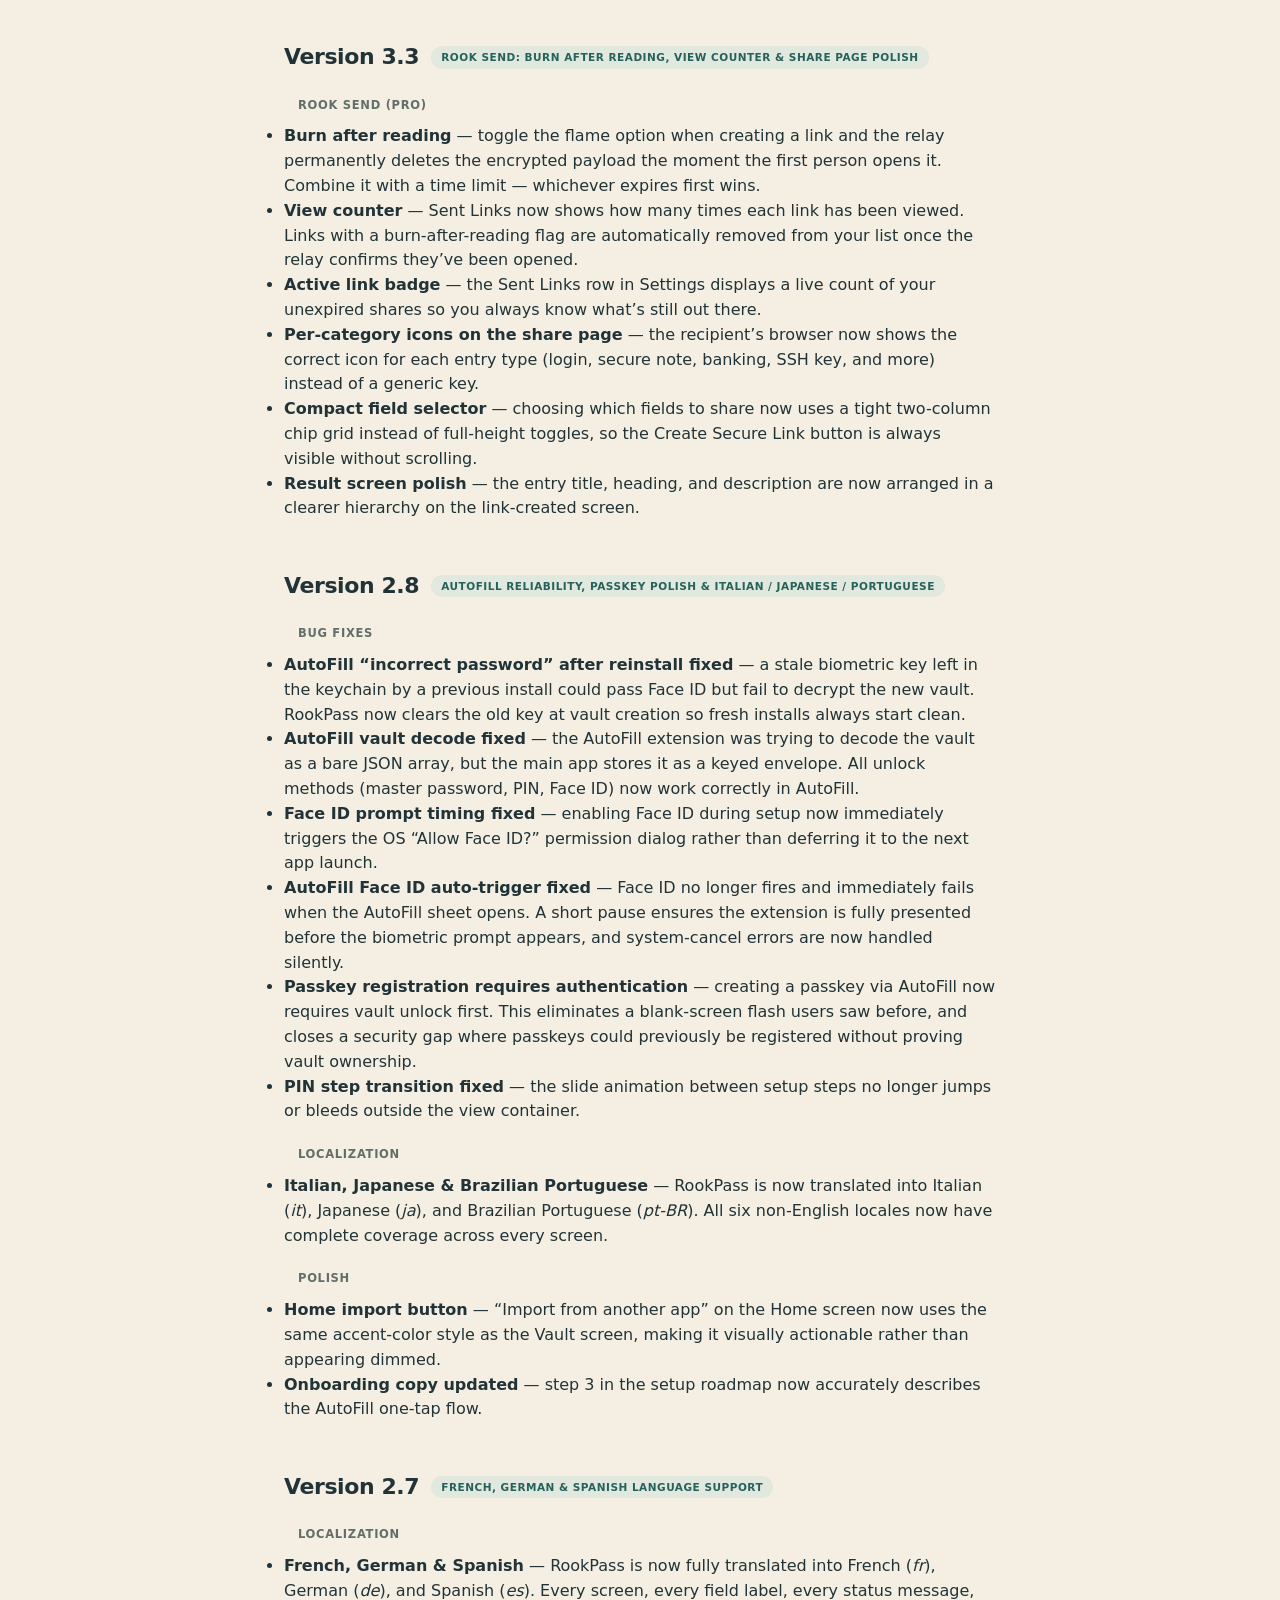
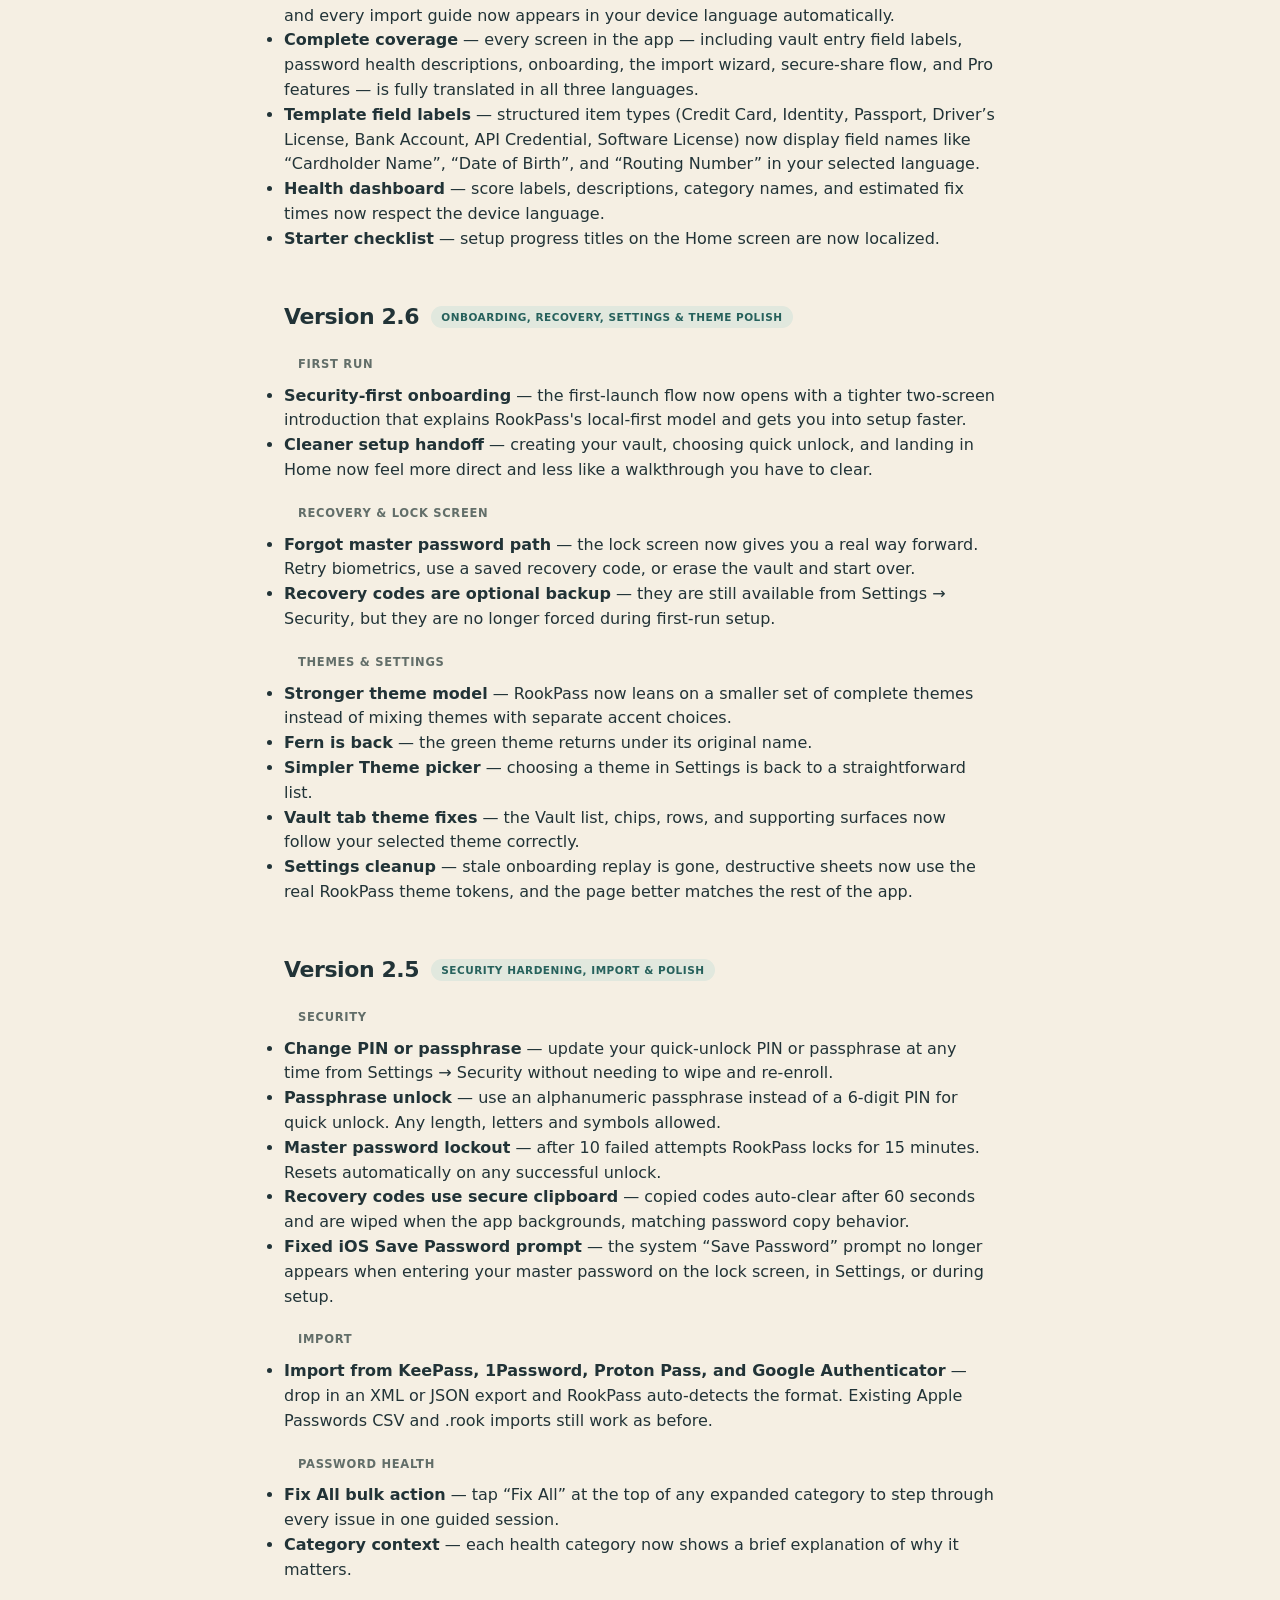
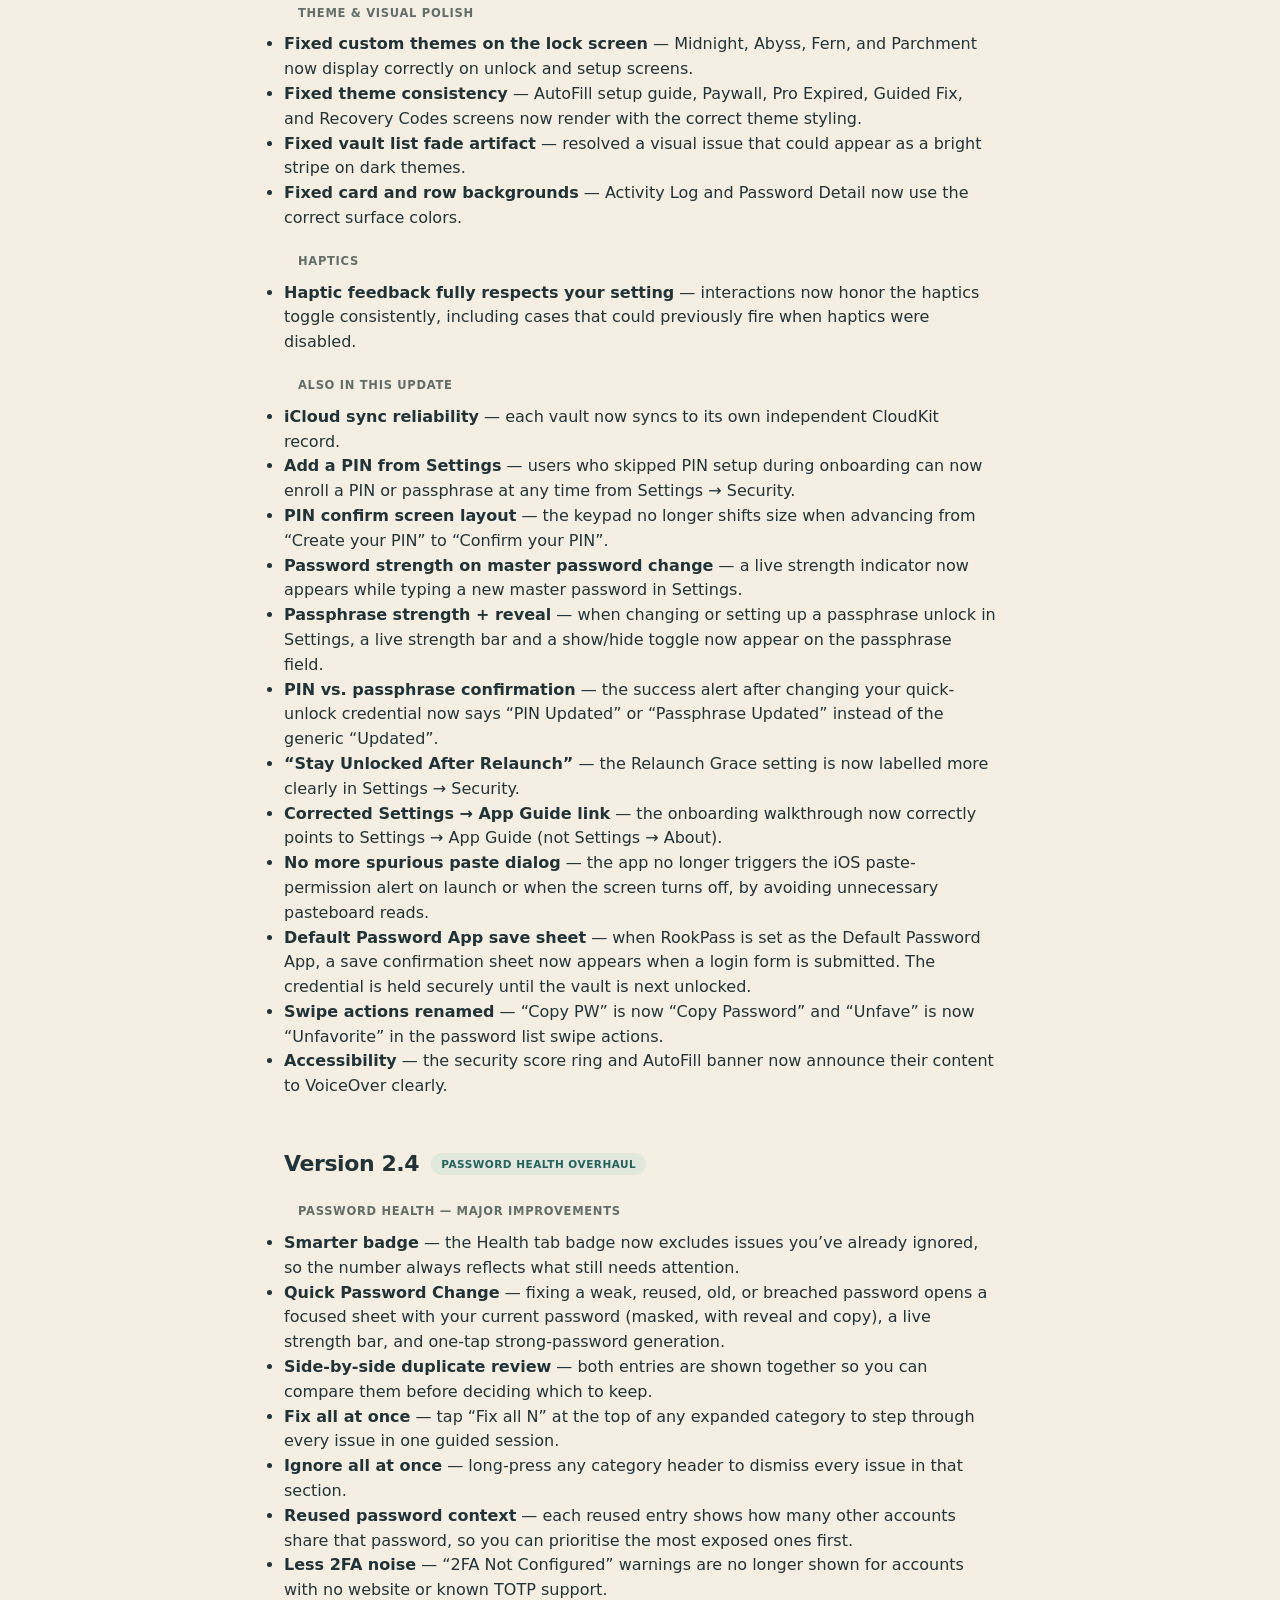
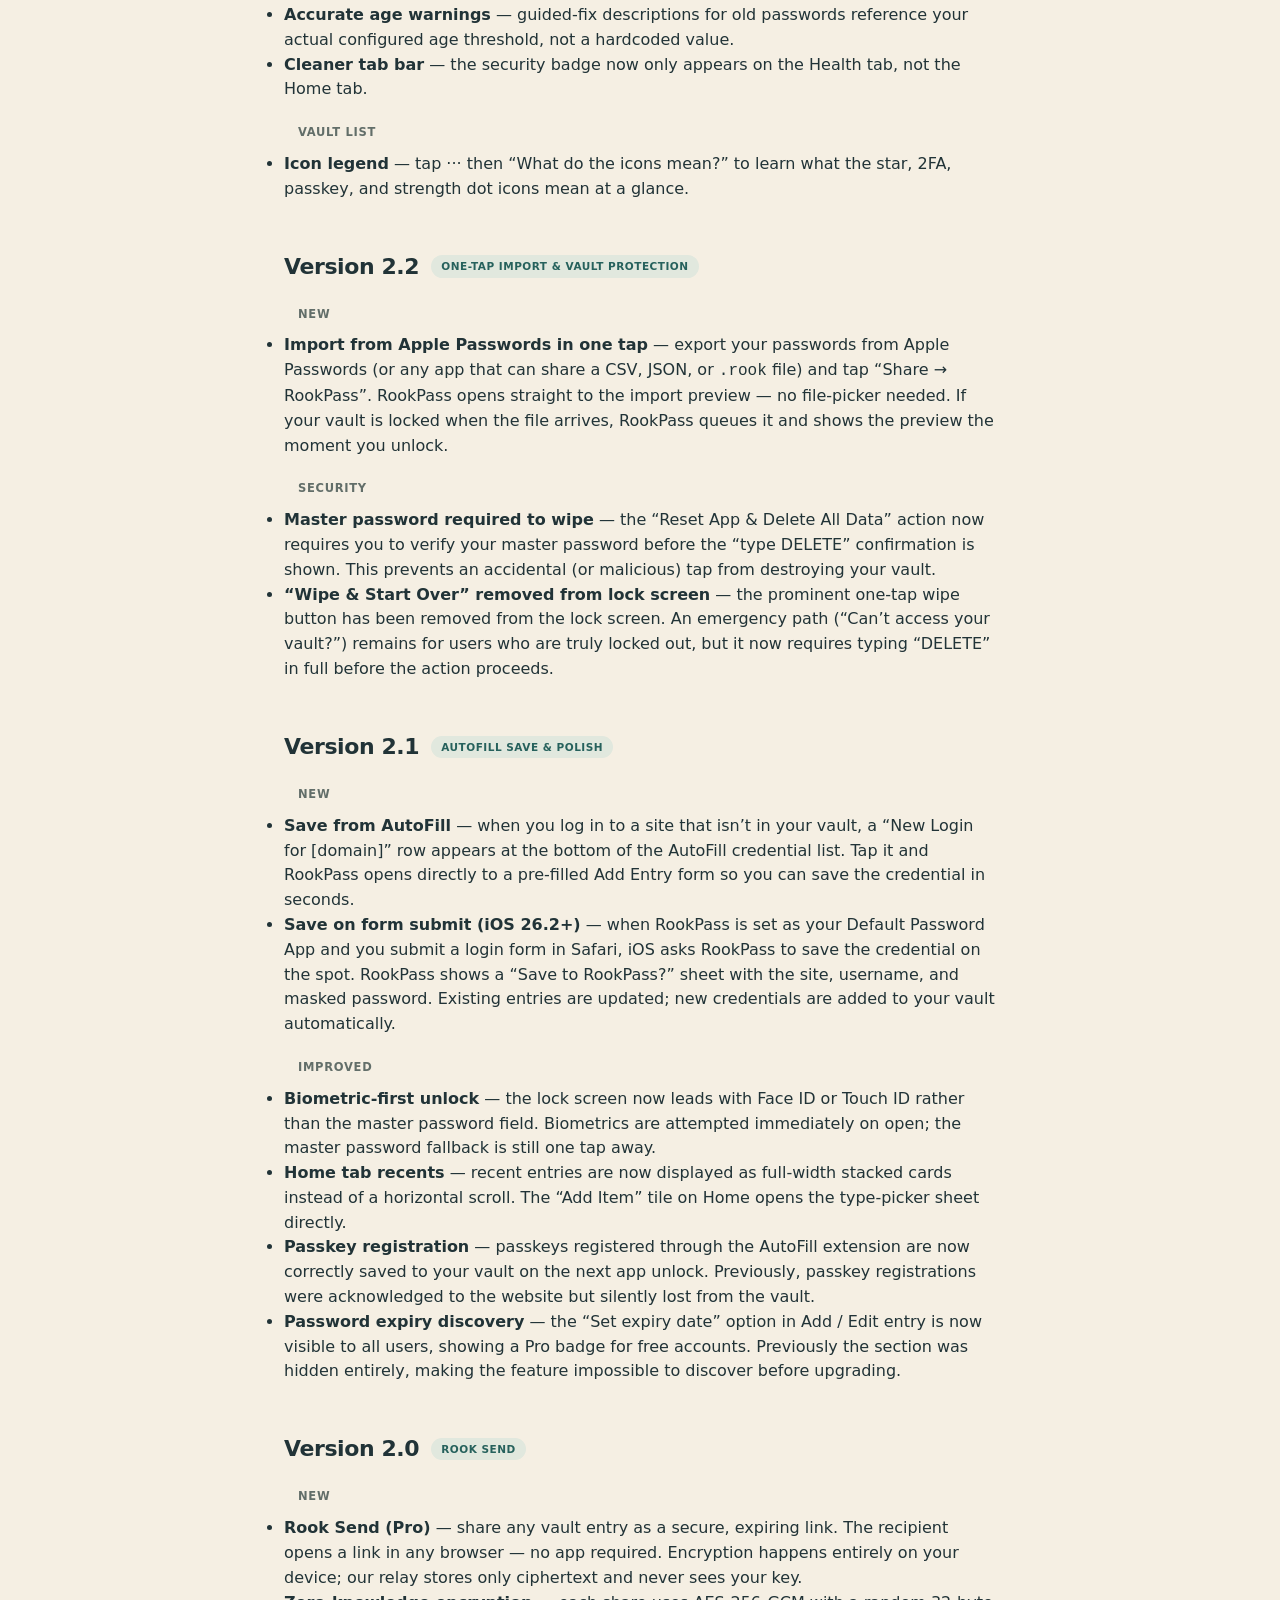
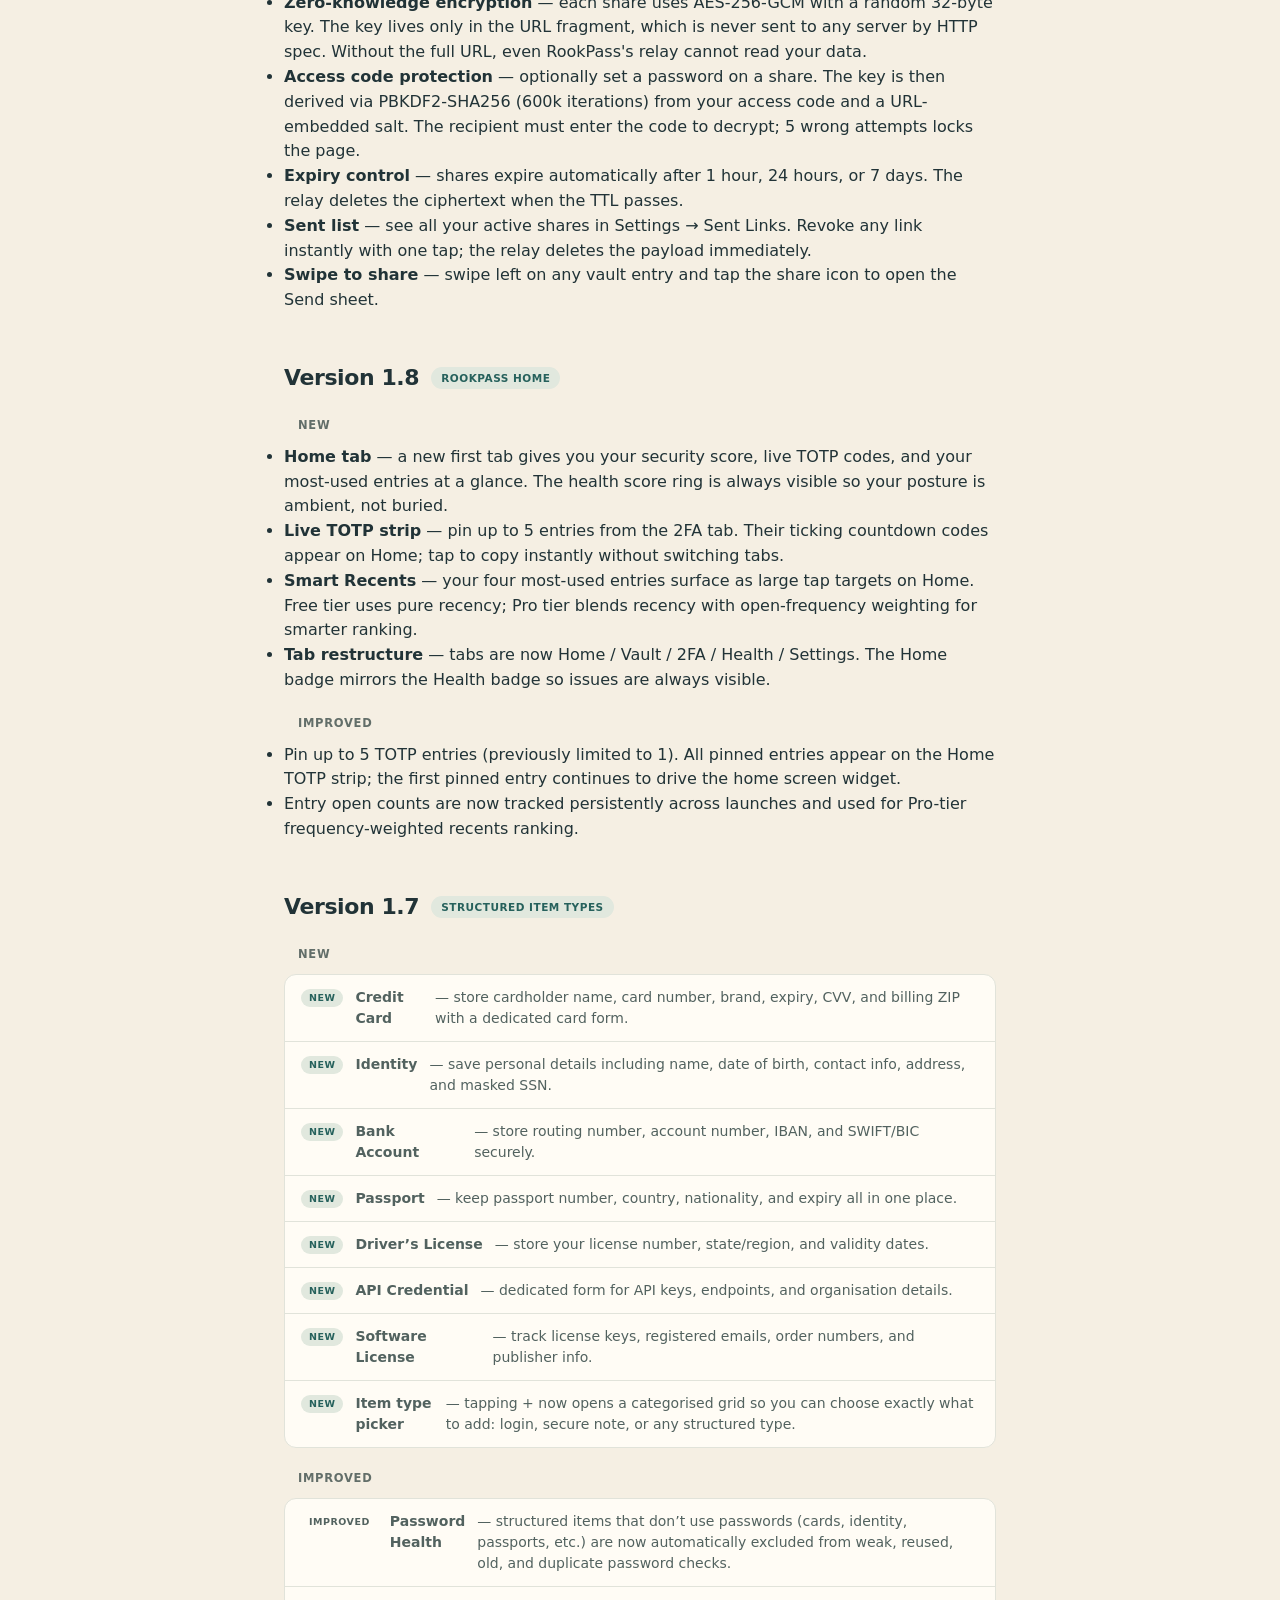
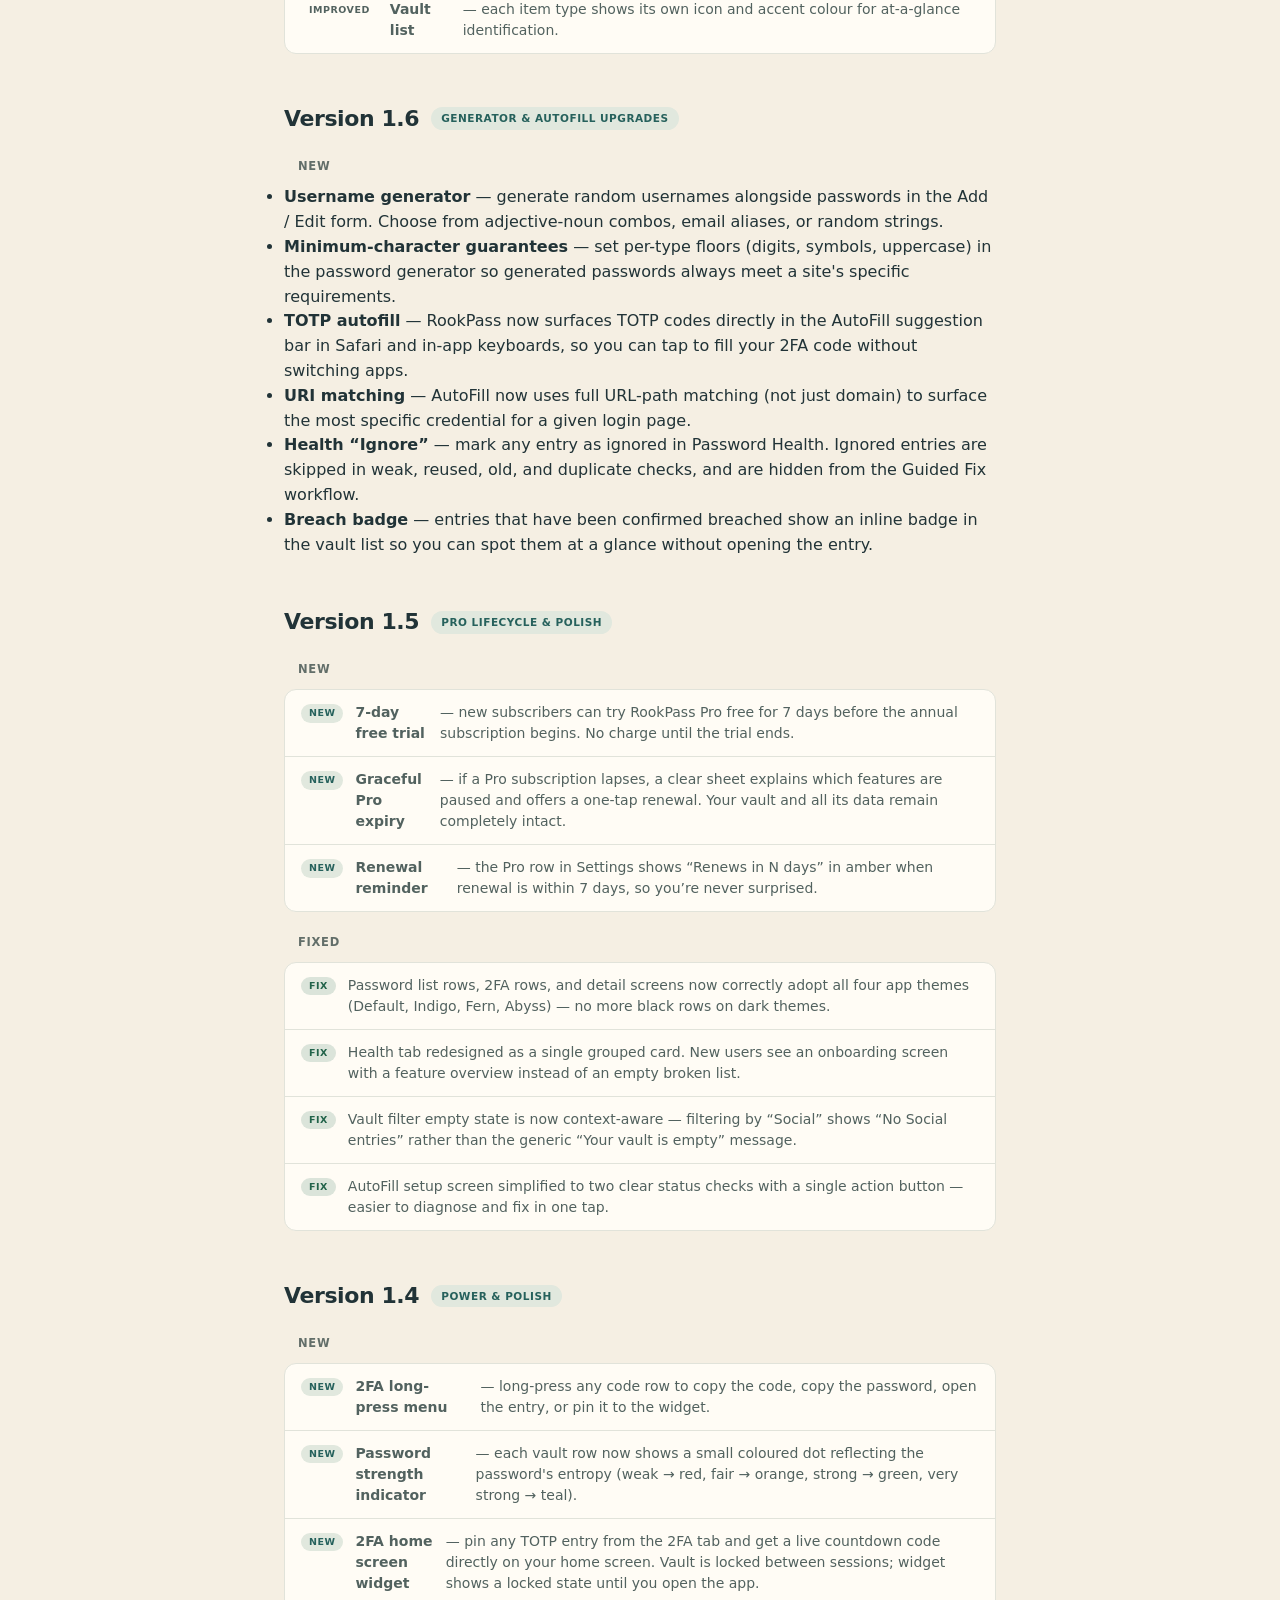
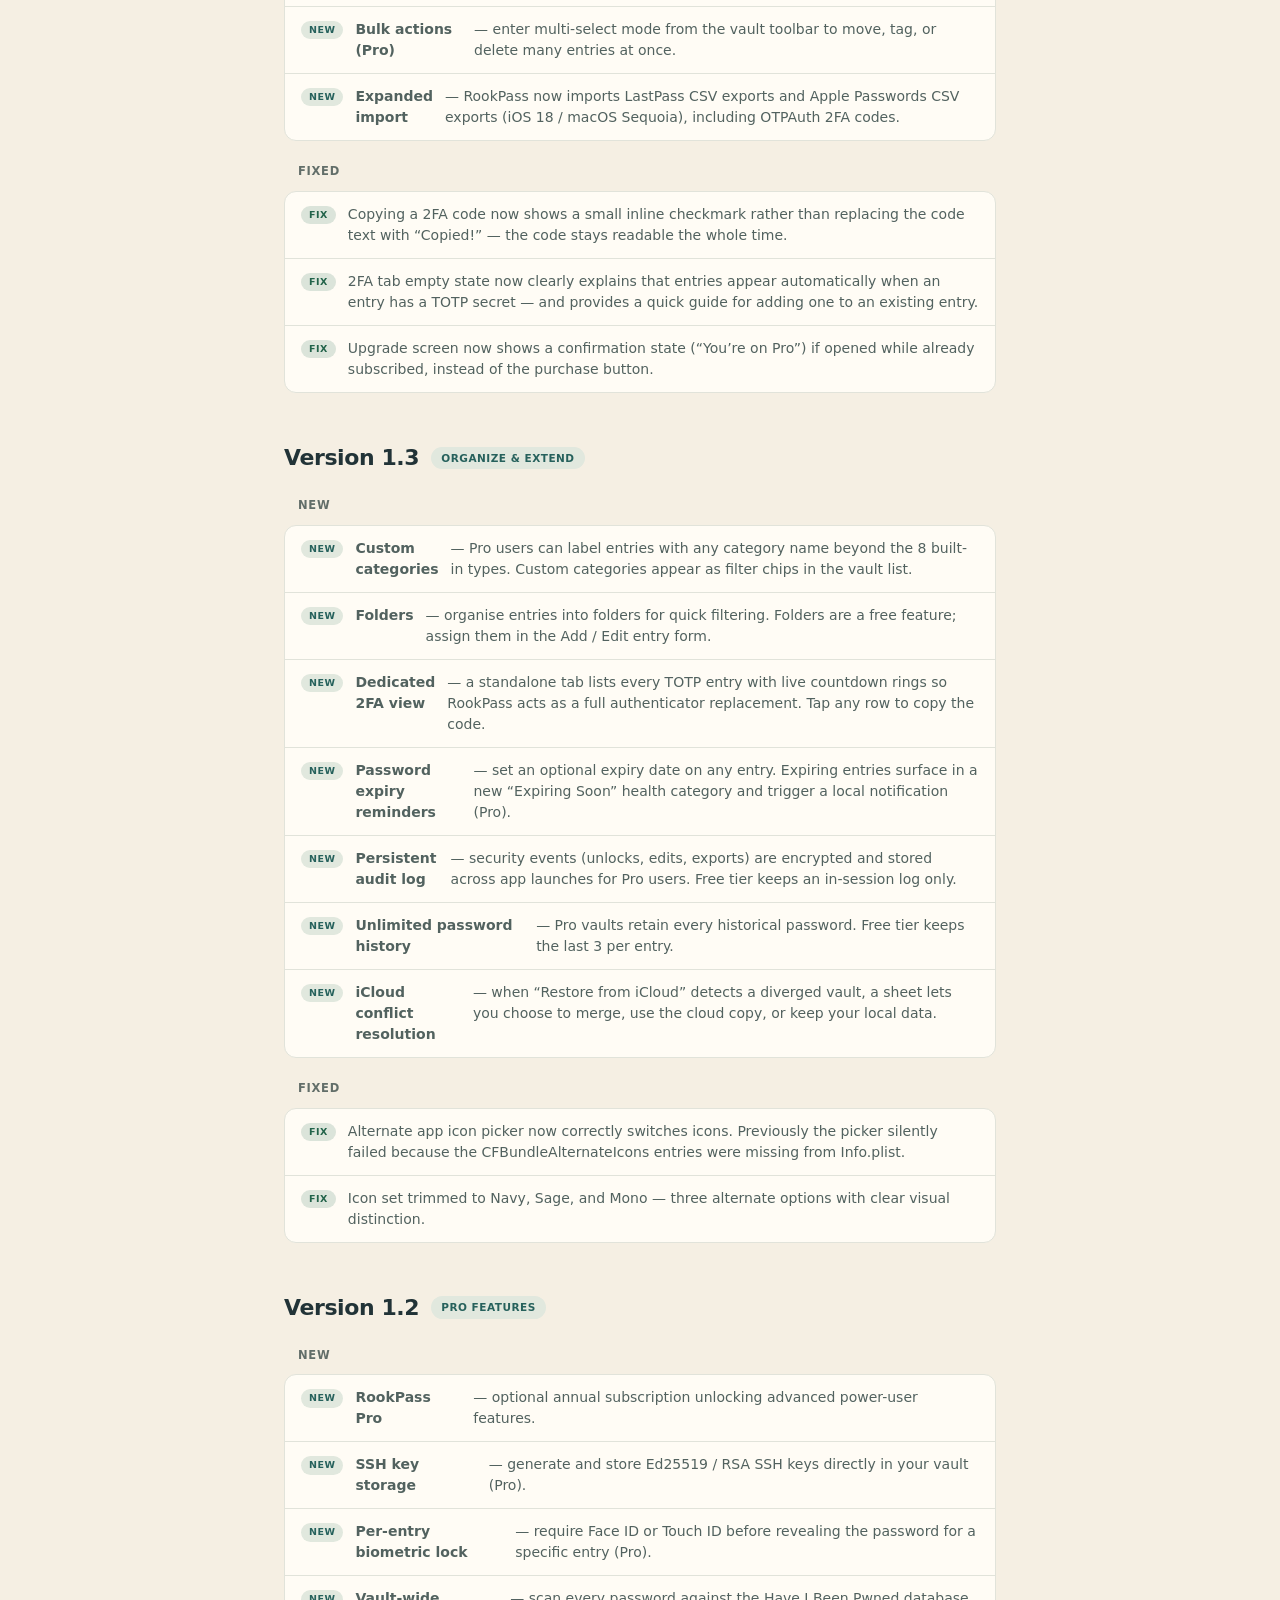
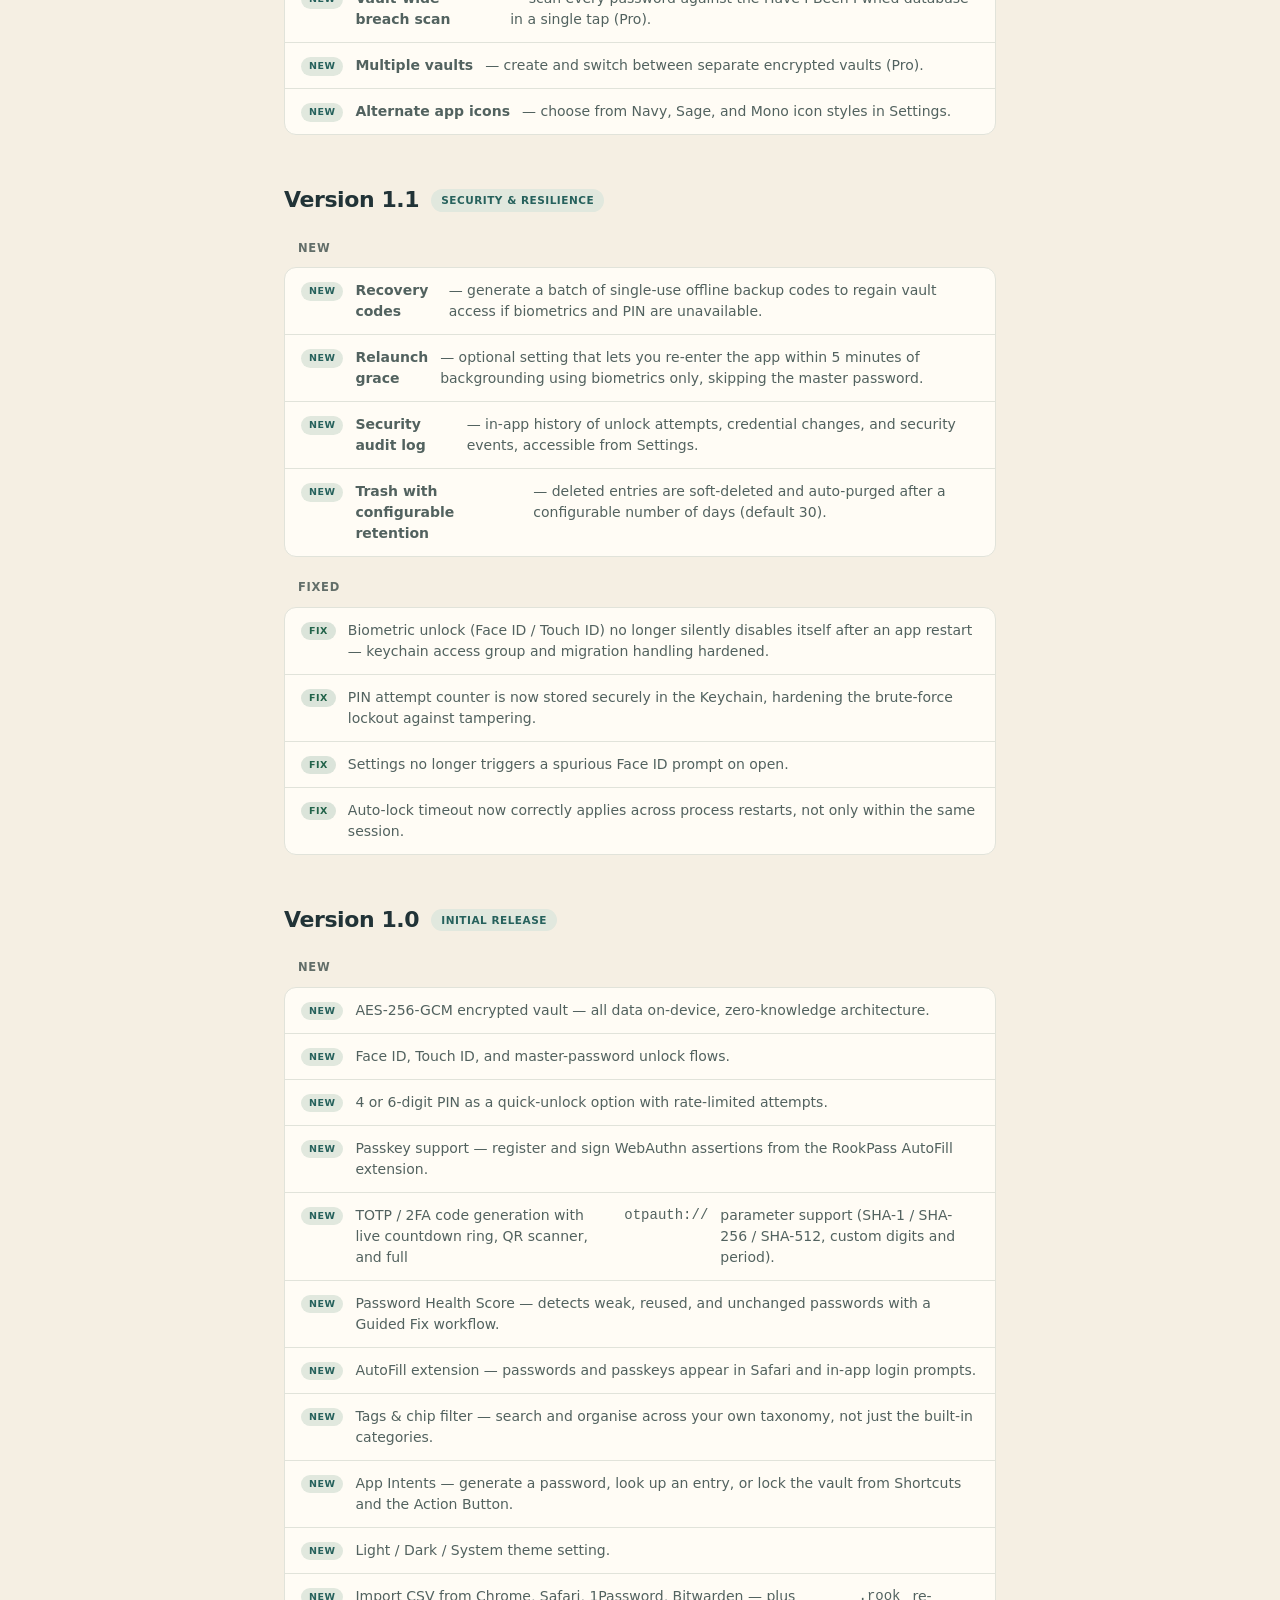
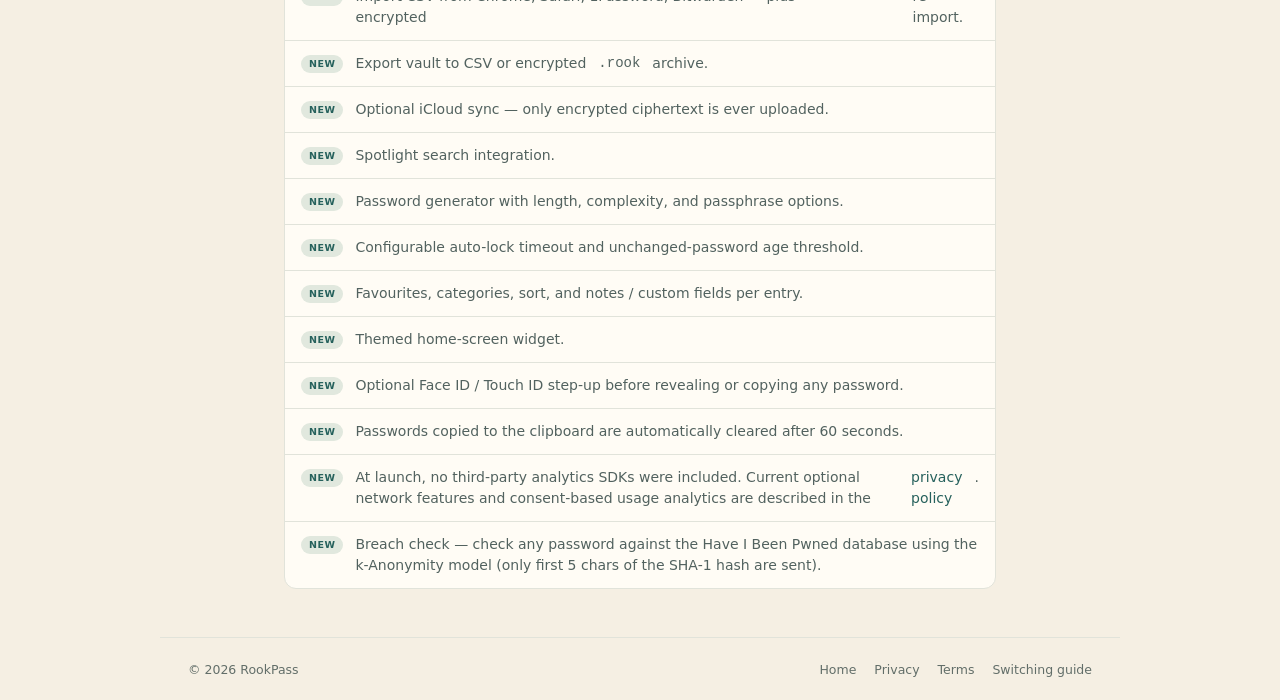
==== commit 2618c29a: "Publish flat teal RookPass rebrand Update the homepage, shared styling, flat rook assets and synthet" ====
--- a/changelog.html
+++ b/changelog.html
@@ -4,23 +4,24 @@
 <meta charset="UTF-8">
 <meta name="viewport" content="width=device-width, initial-scale=1.0">
 <meta name="description" content="RookPass What's New — product updates and notable improvements in each release.">
-<meta name="theme-color" content="#14151a">
-<meta name="color-scheme" content="dark">
+<meta name="theme-color" content="#f5efe3">
+<meta name="color-scheme" content="light">
 <title>What's New — RookPass</title>
 <link rel="icon" type="image/png" href="assets/appicon.png">
-<link rel="stylesheet" href="assets/style.css?v=site-shell-8">
+<link rel="stylesheet" href="assets/style.css?v=flat-teal-1">
 </head>
 <body>
+<a class="skip" href="#main">Skip to content</a>
 
 <nav class="subpage-nav">
   <a class="brand" href="index.html">
-    <img src="assets/appicon.png" alt="">
+    <img src="assets/rook-flat-53cf612a3c.svg" alt="">
     <span>RookPass</span>
   </a>
   <a class="back" href="index.html">← Back</a>
 </nav>
 
-<div class="container">
+<main class="container" id="main">
 
   <header class="page-header">
     <div class="label">What's New</div>
@@ -636,14 +637,14 @@
         <li><span class="pill pill-new">New</span> Themed home-screen widget.</li>
         <li><span class="pill pill-new">New</span> Optional Face ID / Touch ID step-up before revealing or copying any password.</li>
         <li><span class="pill pill-new">New</span> Passwords copied to the clipboard are automatically cleared after 60 seconds.</li>
-        <li><span class="pill pill-new">New</span> No third-party SDKs, analytics, or tracking — your data never leaves your device.</li>
+        <li><span class="pill pill-new">New</span> At launch, no third-party analytics SDKs were included. Current optional network features and consent-based usage analytics are described in the <a href="privacy.html">privacy policy</a>.</li>
         <li><span class="pill pill-new">New</span> Breach check — check any password against the Have I Been Pwned database using the k-Anonymity model (only first 5 chars of the SHA-1 hash are sent).</li>
       </ul>
     </div>
 
   </section>
 
-</div>
+</main>
 
 <footer class="subpage-foot">
   <span>© 2026 RookPass</span>
--- a/assets/style.css
+++ b/assets/style.css
@@ -768,3 +768,9 @@
 .pill-fix      { background: color-mix(in srgb, var(--green) 16%, transparent);    color: var(--green); }
 .pill-improve  { background: color-mix(in srgb, var(--orange) 16%, transparent);   color: var(--orange); }
 .pill-security { background: color-mix(in srgb, var(--red) 16%, transparent);      color: var(--red); }
+
+/* Rook Native: canonical public-site appearance. */
+:root{--bg:#f5efe3;--bg-2:#eee8dc;--bg-elevated:#fffcf5;--card:#fffcf5;--card-2:#e7ebe2;--border:#d4dbd2;--hairline:#e1e3da;--text:#213337;--text-muted:#52625f;--text-faint:#626e69;--accent:#26615c;--accent-2:#1c4e49;--accent-soft:#e1e8de;--green:#22634a;--orange:#885319;--red:#a63834;color-scheme:light}
+body{background:var(--bg)}.subpage-nav{background:#f5efe3f5;border-bottom:1px solid var(--border);backdrop-filter:blur(12px)}.subpage-nav .brand img{width:34px;height:34px;border-radius:0;box-shadow:none}.subpage-nav .brand span{font-size:23px;font-weight:750;letter-spacing:-.8px}.page-header h1{background:none;color:var(--text);-webkit-text-fill-color:var(--text)}.compare-card,.compare-table-wrap,.cta-band,.callout{background:var(--card);box-shadow:0 8px 24px #21333708}.compare-hero h1{background:none;color:var(--text);-webkit-text-fill-color:var(--text)}.button,.landing-nav-links .nav-btn{background:var(--accent);color:white;border:1px solid var(--accent);box-shadow:none}.button:hover,.landing-nav-links .nav-btn:hover{background:var(--accent-2);border-color:var(--accent-2);color:white}.button-ghost{background:var(--card);color:var(--accent)}.compare-table .group-row td,.compare-table thead th{background:var(--accent-soft)}a:focus-visible,button:focus-visible,input:focus-visible{outline:3px solid var(--accent);outline-offset:4px}.skip{position:absolute;top:-100px;left:20px;padding:12px;background:var(--card);z-index:100}.skip:focus{top:10px}
+@media(max-width:760px){.subpage-nav{align-items:flex-start;flex-wrap:wrap;gap:16px;padding:20px}.landing-nav-links{display:flex;flex-wrap:wrap;gap:14px;width:100%}.landing-nav-links a{display:inline}.page-header h1{font-size:clamp(36px,10vw,48px)}.compare-hero h1{font-size:clamp(34px,10vw,48px)}.compare-table{min-width:0;table-layout:fixed}.compare-table td,.compare-table th{padding:12px 8px;overflow-wrap:anywhere}.compare-table th:first-child{width:46%}.compare-shell{padding-left:16px;padding-right:16px}.changes li{align-items:flex-start;flex-wrap:wrap}.subpage-foot{flex-wrap:wrap}}
+@media(prefers-reduced-motion:reduce){html{scroll-behavior:auto}*,*::before,*::after{animation:none!important;transition:none!important}}
